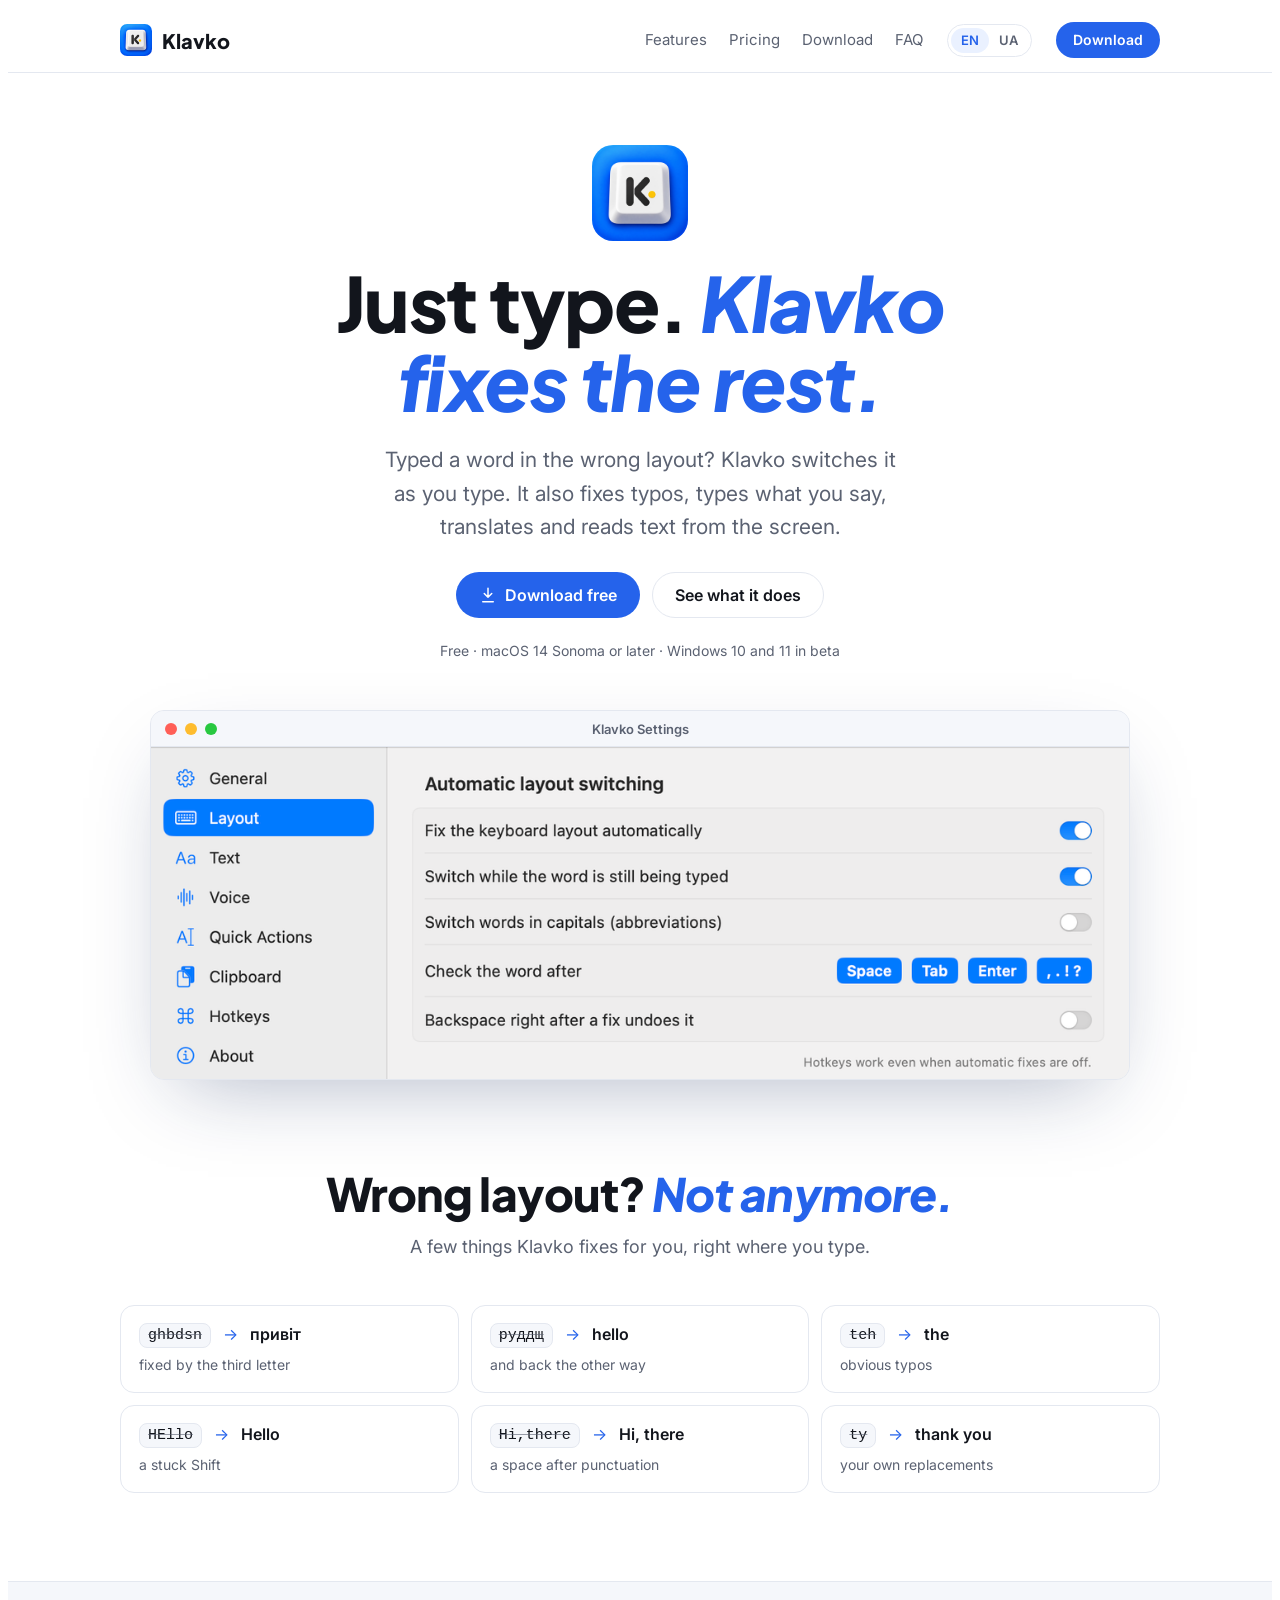
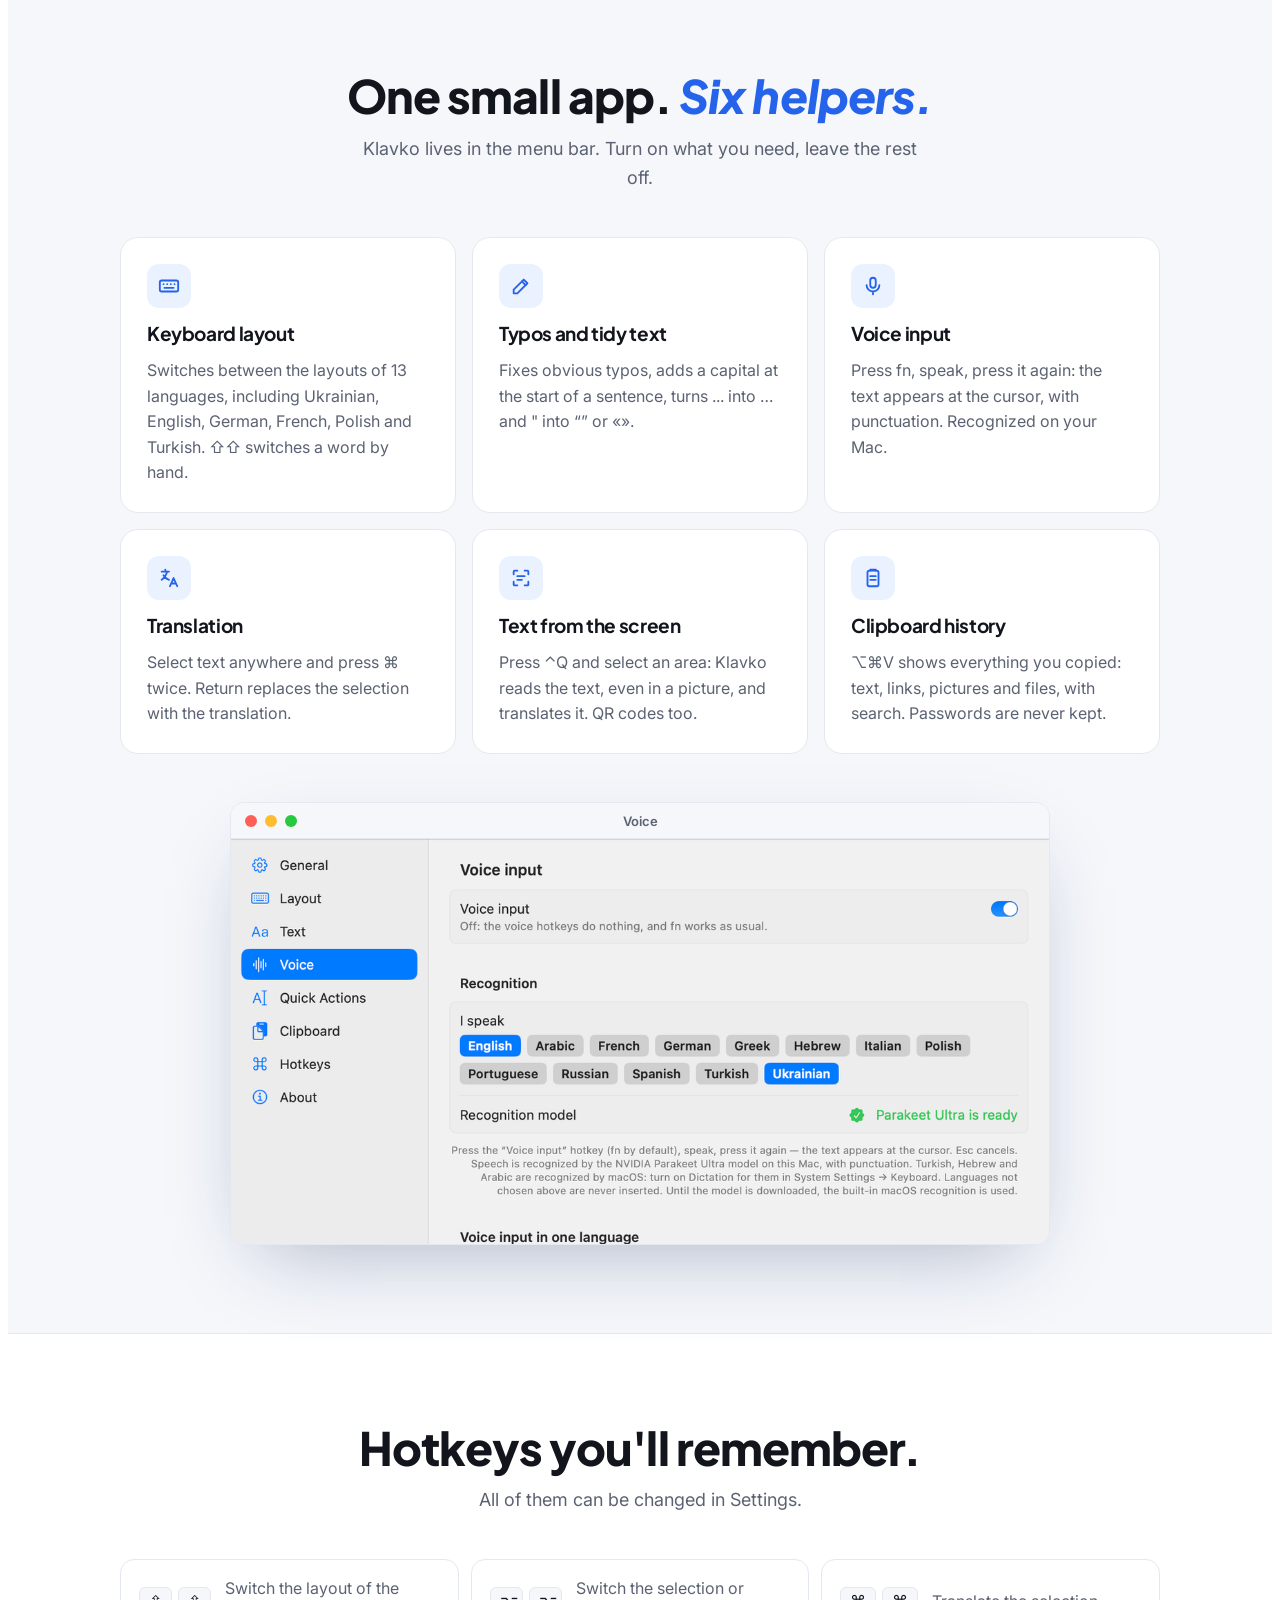
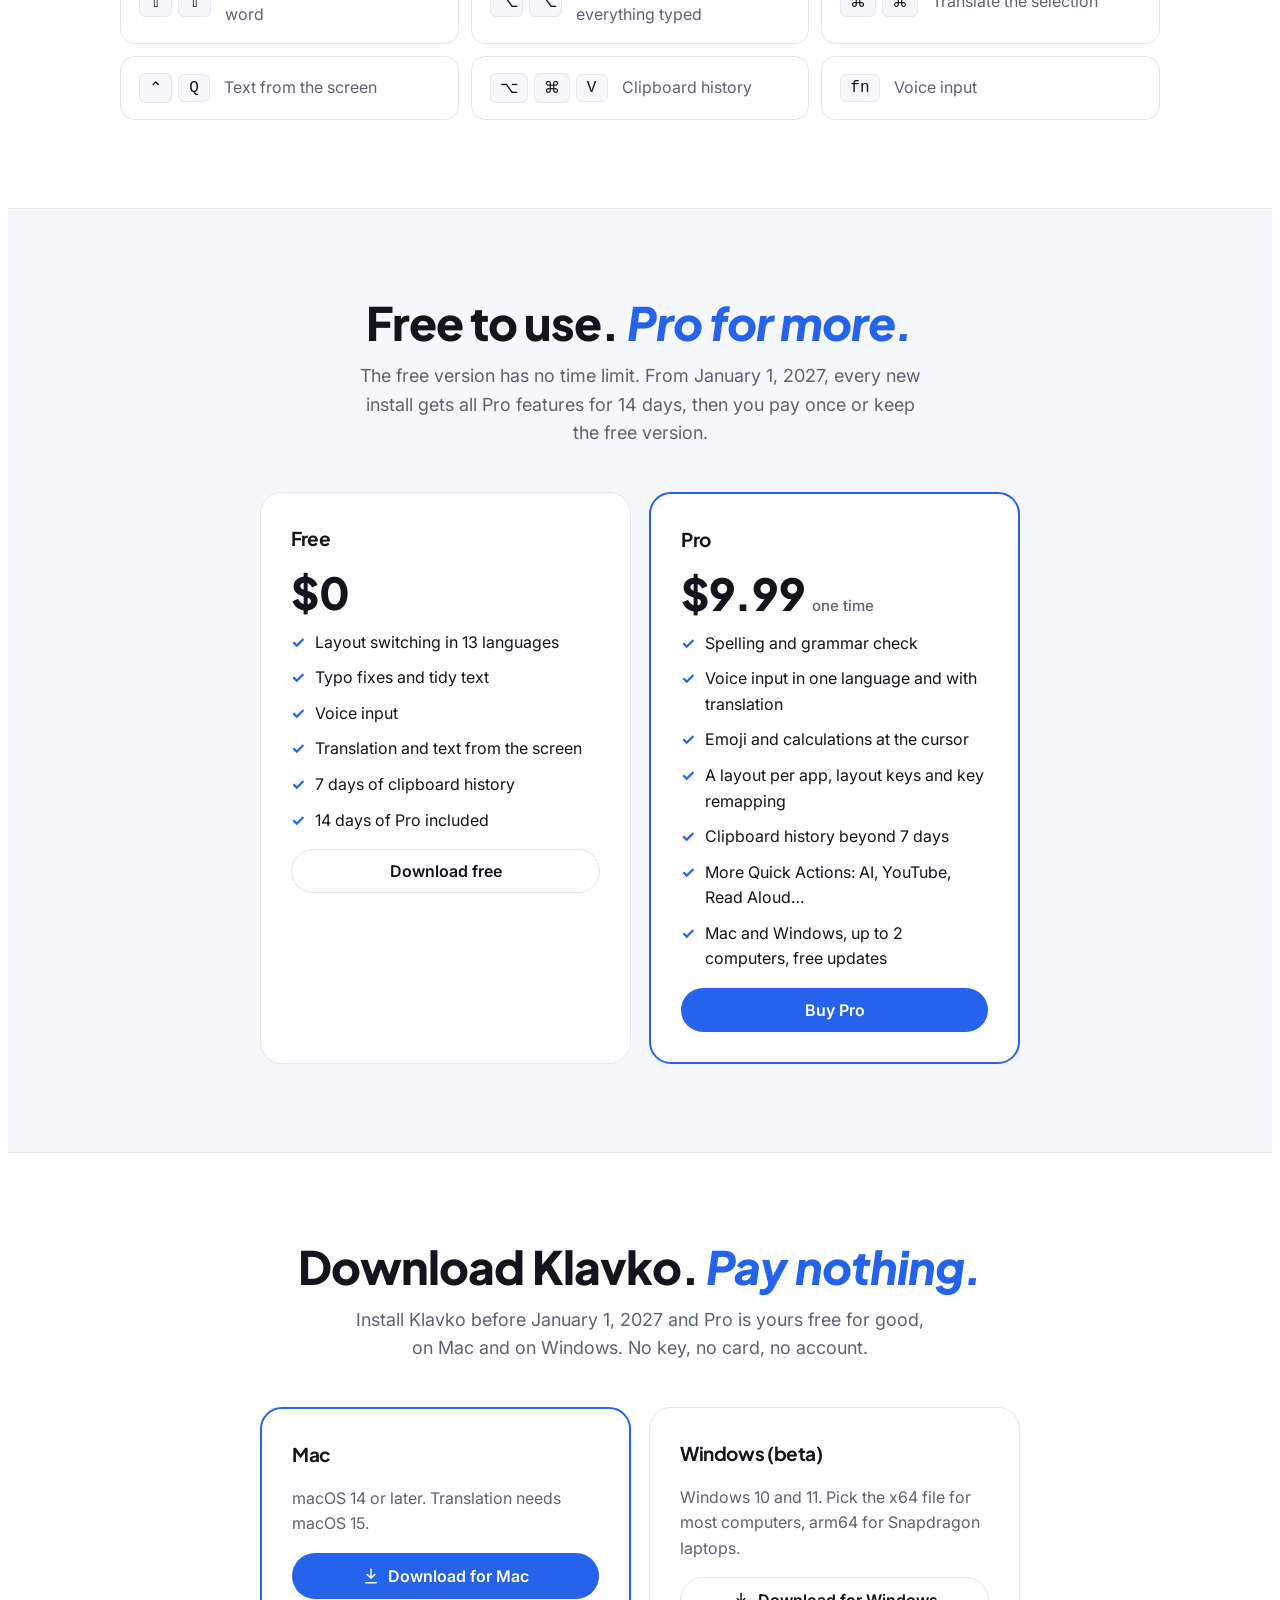
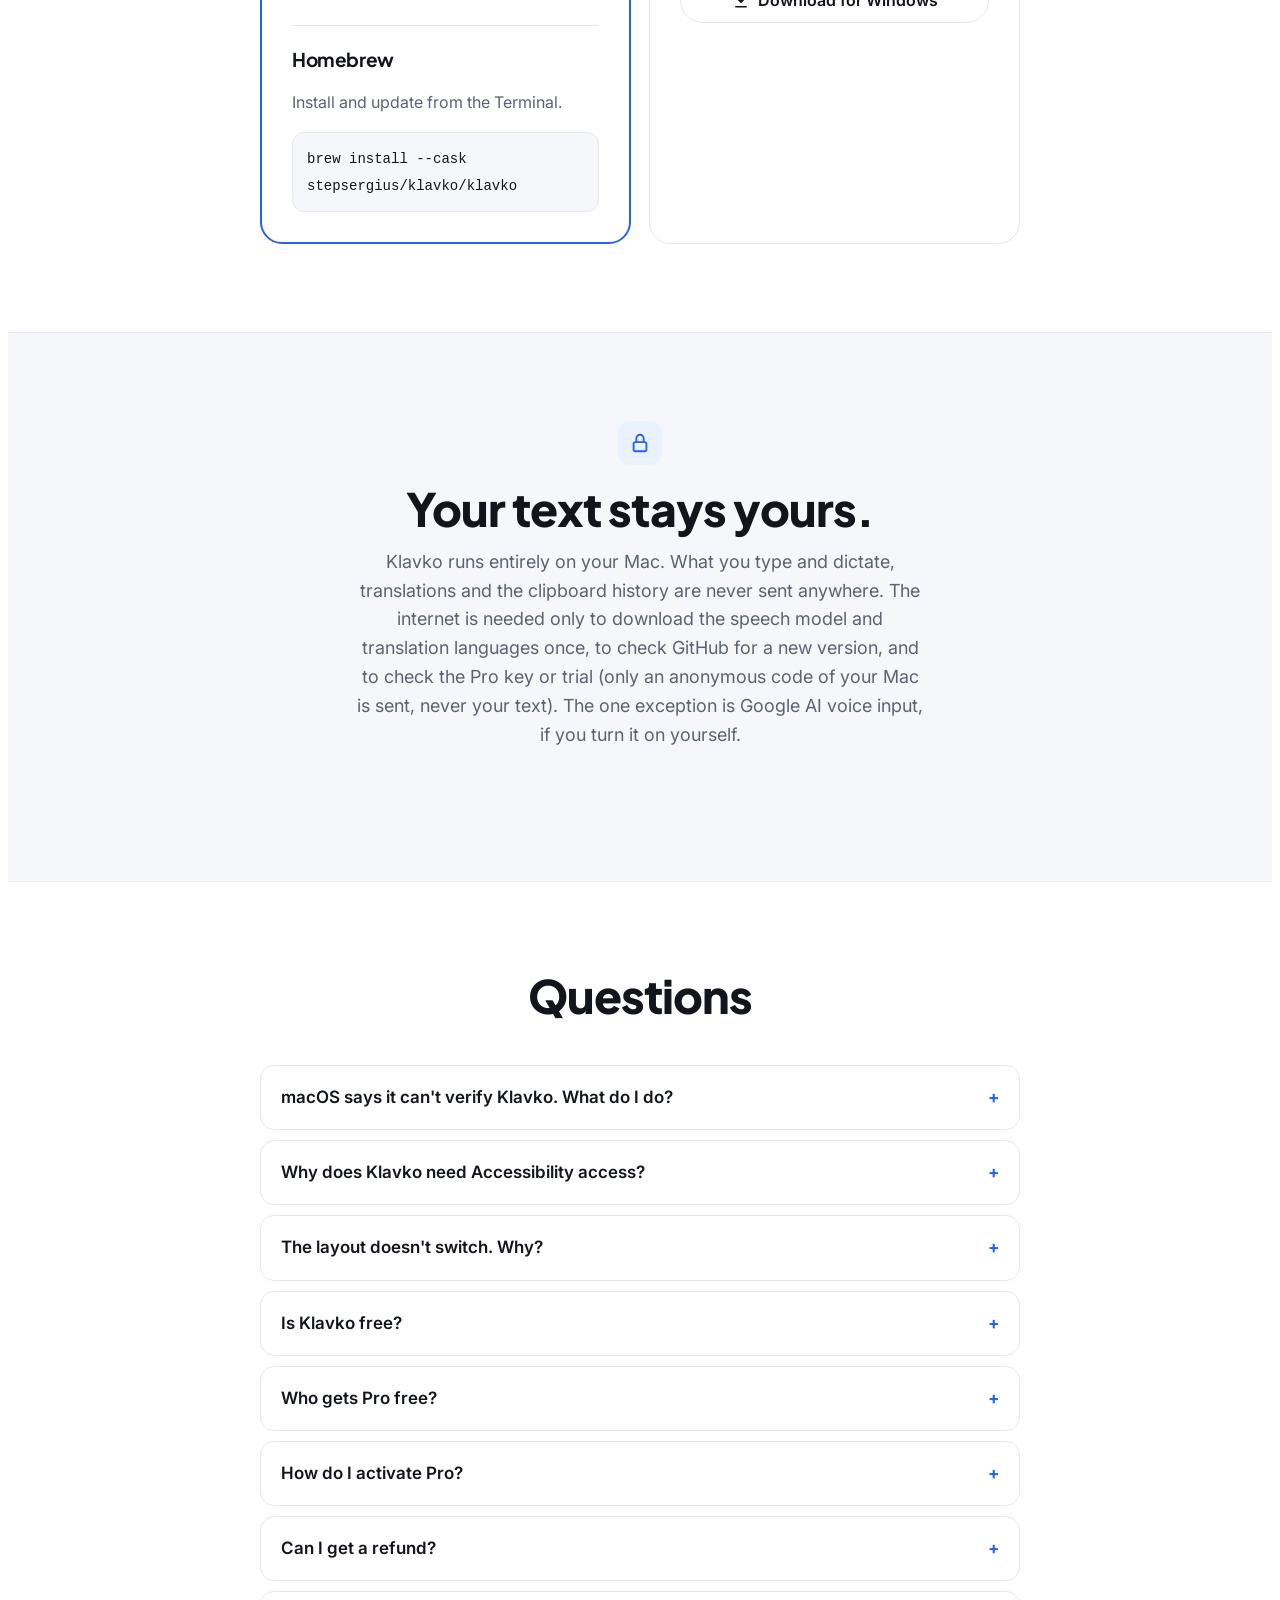
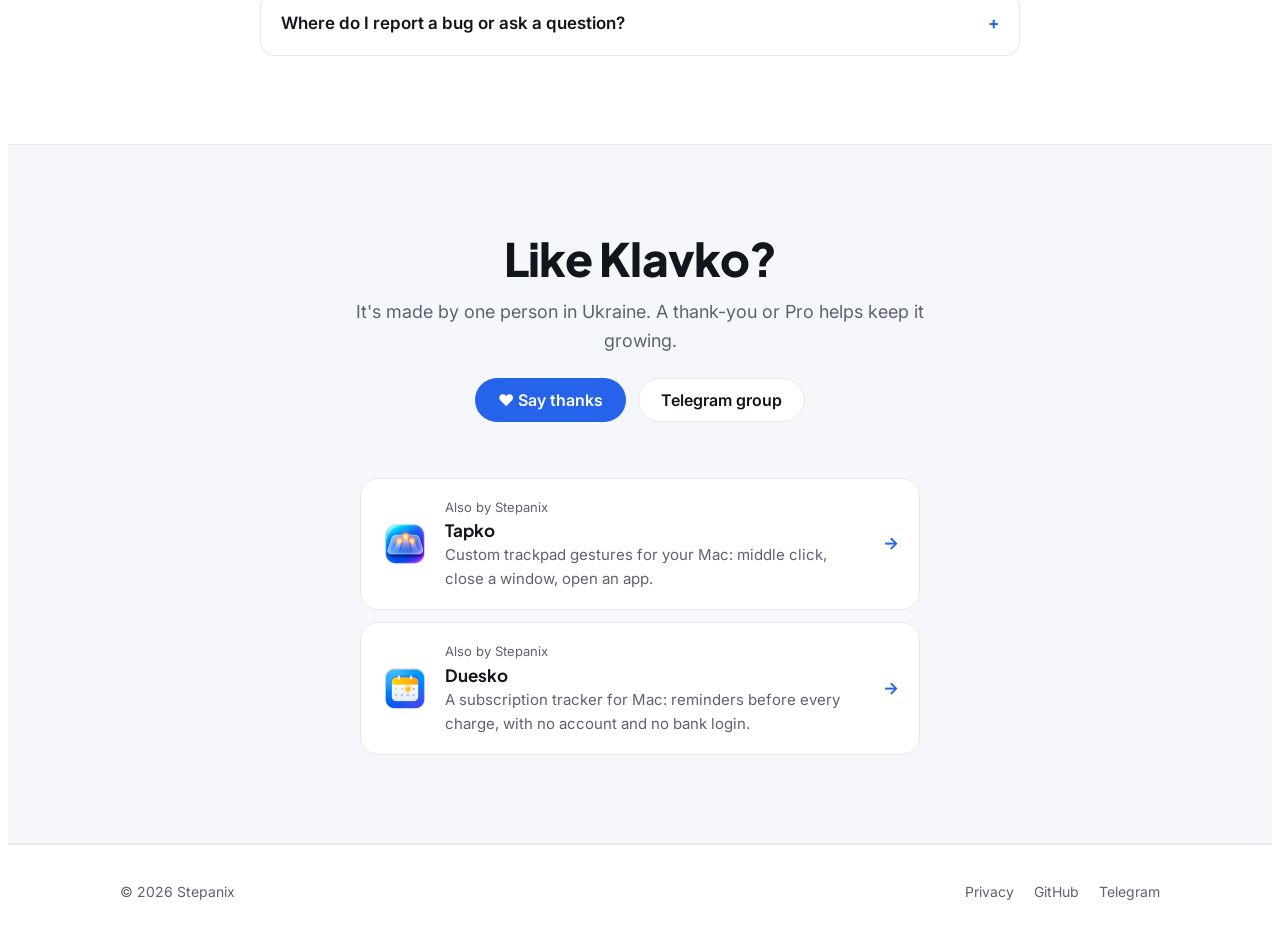
==== docs/index.html @ 1e3440fb "Site: download buttons count clicks through the license server Co-Authored-By: Claude Opus 5.5 <nore" ====
<!doctype html>
<html lang="en" data-alt="uk/">
<head>
<meta charset="utf-8">
<meta name="viewport" content="width=device-width, initial-scale=1, viewport-fit=cover">
<title>Klavko · Free typing assistant for Mac</title>
<meta name="description" content="Klavko switches the keyboard layout when you type in the wrong one, fixes typos, and adds voice input, translation, text from the screen and a clipboard history. Free to start, Pro if you want more, and everything stays on your Mac.">
<link rel="canonical" href="https://klavko.stepanix.com/">
<link rel="alternate" hreflang="en" href="https://klavko.stepanix.com/">
<link rel="alternate" hreflang="uk" href="https://klavko.stepanix.com/uk/">
<link rel="alternate" hreflang="x-default" href="https://klavko.stepanix.com/">
<meta property="og:title" content="Klavko · Free typing assistant for Mac">
<meta property="og:description" content="Klavko switches the keyboard layout when you type in the wrong one, fixes typos, and adds voice input, translation, text from the screen and a clipboard history. Free to start, Pro if you want more, and everything stays on your Mac.">
<meta property="og:image" content="https://klavko.stepanix.com/assets/og-en.jpg">
<meta property="og:image:width" content="1200">
<meta property="og:image:height" content="630">
<meta property="og:type" content="website">
<meta property="og:url" content="https://klavko.stepanix.com/">
<meta property="og:site_name" content="Klavko">
<meta property="og:locale" content="en_US">
<meta name="twitter:card" content="summary_large_image">
<meta name="twitter:image" content="https://klavko.stepanix.com/assets/og-en.jpg">
<script type="application/ld+json">{"@context": "https://schema.org", "@type": "SoftwareApplication", "name": "Klavko", "description": "Klavko switches the keyboard layout when you type in the wrong one, fixes typos, and adds voice input, translation, text from the screen and a clipboard history. Free to start, Pro if you want more, and everything stays on your Mac.", "url": "https://klavko.stepanix.com/", "inLanguage": "en", "applicationCategory": "UtilitiesApplication", "operatingSystem": "macOS 14 or later, Windows 10 and 11 (beta)", "image": "https://klavko.stepanix.com/assets/og-en.jpg", "screenshot": "https://klavko.stepanix.com/assets/layout-light-en.png", "downloadUrl": "https://github.com/stepsergius/Klavko/releases/latest", "offers": [{"@type": "Offer", "name": "Klavko", "price": "0", "priceCurrency": "USD"}, {"@type": "Offer", "name": "Klavko Pro", "price": "9.99", "priceCurrency": "USD", "url": "https://klavko.stepanix.com/#pricing"}], "author": {"@type": "Organization", "name": "Stepanix", "url": "https://stepanix.com/"}}</script>
<script type="application/ld+json">{"@context": "https://schema.org", "@type": "FAQPage", "inLanguage": "en", "mainEntity": [{"@type": "Question", "name": "macOS says it can't verify Klavko. What do I do?", "acceptedAnswer": {"@type": "Answer", "text": "Klavko isn't distributed through the App Store. The first time you open it, macOS may block it: open System Settings → Privacy & Security, scroll down and click Open Anyway. You do this only once; updates install with one click."}}, {"@type": "Question", "name": "Why does Klavko need Accessibility access?", "acceptedAnswer": {"@type": "Answer", "text": "To see which keys you press and to replace a word typed in the wrong layout, macOS requires the Accessibility permission. Klavko keeps only the text since the last click or Return in memory, and never saves or sends it."}}, {"@type": "Question", "name": "The layout doesn't switch. Why?", "acceptedAnswer": {"@type": "Answer", "text": "You need at least two keyboard layouts of the supported languages. Standard macOS layouts work best (System Settings → Keyboard → Input Sources). Chinese, Japanese and Korean use input methods and aren't supported."}}, {"@type": "Question", "name": "Is Klavko free?", "acceptedAnswer": {"@type": "Answer", "text": "Yes. Layout switching, typo fixes, voice input, translation, text from the screen and a week of clipboard history are free for good. Klavko Pro adds more for a one-time $9.99."}}, {"@type": "Question", "name": "Who gets Pro free?", "acceptedAnswer": {"@type": "Answer", "text": "Everyone who installs Klavko on Mac or Windows before January 1, 2027 gets Pro free for good, with no key. If you already use Klavko, you keep Pro even if you update later. From January 1, 2027, new users get all Pro features for 14 days."}}, {"@type": "Question", "name": "How do I activate Pro?", "acceptedAnswer": {"@type": "Answer", "text": "After you buy, you get a license key on the order page and by email. Paste it in Klavko → Settings → Klavko Pro and click Activate. The key works on up to 2 computers."}}, {"@type": "Question", "name": "Can I get a refund?", "acceptedAnswer": {"@type": "Answer", "text": "Yes. If Klavko Pro doesn't work for you, write to stepsergius@gmail.com within 14 days of purchase and you'll get your money back."}}, {"@type": "Question", "name": "Where do I report a bug or ask a question?", "acceptedAnswer": {"@type": "Answer", "text": "In the Telegram group t.me/klavko. The Windows version is a beta, so reports there help a lot."}}]}</script>
<link rel="icon" href="assets/icon.png">
<link rel="preconnect" href="https://fonts.googleapis.com">
<link rel="stylesheet" href="https://fonts.googleapis.com/css2?family=Plus+Jakarta+Sans:ital,wght@0,500;0,700;0,800;1,800&family=Inter:wght@400;500;600&display=swap">
<style>
/* Layout: one calm centered column, hero with the real settings window, then examples, features, downloads and FAQ. */
:root {
  --bg: #ffffff;
  --bg-soft: #f5f7fb;
  --fg: #12151c;
  --muted: #5b6272;
  --line: #e4e8f0;
  --card: #ffffff;
  --accent: #2563eb;
  --accent-ink: #ffffff;
  --accent-soft: #eaf1ff;
  --display: "Plus Jakarta Sans", "Inter", system-ui, -apple-system, sans-serif;
  --body: "Inter", system-ui, -apple-system, sans-serif;
  --mono: ui-monospace, "SF Mono", Menlo, monospace;
  --radius: 18px;
}
@media (prefers-color-scheme: dark) {
  :root:not([data-theme="light"]) {
    --bg: #0f1116; --bg-soft: #161a22; --fg: #eef1f7; --muted: #9aa3b5; --line: #262c38; --card: #161a22;
    --accent: #5b8cff; --accent-ink: #0b1020; --accent-soft: #1b2540; color-scheme: dark;
  }
}
:root[data-theme="dark"] {
  --bg: #0f1116; --bg-soft: #161a22; --fg: #eef1f7; --muted: #9aa3b5; --line: #262c38; --card: #161a22;
  --accent: #5b8cff; --accent-ink: #0b1020; --accent-soft: #1b2540; color-scheme: dark;
}
* { box-sizing: border-box; }
html { scroll-behavior: smooth; }
@media (prefers-reduced-motion: reduce) { html { scroll-behavior: auto; } }
body { background: var(--bg); color: var(--fg); font: 400 17px/1.6 var(--body); -webkit-font-smoothing: antialiased; }
a { color: inherit; }
.wrap { max-width: 1080px; margin: 0 auto; padding-left: max(20px, env(safe-area-inset-left, 0px)); padding-right: max(20px, env(safe-area-inset-right, 0px)); }
h1, h2, h3 { font-family: var(--display); text-wrap: balance; margin: 0; letter-spacing: -0.02em; }
h1 { font-size: clamp(42px, 7vw, 76px); font-weight: 800; line-height: 1.04; }
h2 { font-size: clamp(30px, 4.4vw, 46px); font-weight: 800; line-height: 1.1; }
h3 { font-size: 19px; font-weight: 700; }
em.hl { font-style: italic; color: var(--accent); }
p { margin: 0; }
.lead { font-size: clamp(18px, 2vw, 21px); color: var(--muted); max-width: 40ch; margin-inline: auto; }
.btn { display: inline-flex; align-items: center; gap: 8px; padding: 13px 22px; border-radius: 999px; font: 600 16px/1 var(--body); text-decoration: none; border: 1px solid var(--line); background: var(--card); color: var(--fg); transition: transform .15s ease; }
.btn:hover { transform: translateY(-1px); }
.btn:focus-visible { outline: 3px solid var(--accent); outline-offset: 3px; }
.btn.primary { background: var(--accent); color: var(--accent-ink); border-color: transparent; }
.btn svg { width: 18px; height: 18px; }

/* Nav */
header.nav { position: sticky; top: env(safe-area-inset-top, 0px); z-index: 5; background: color-mix(in srgb, var(--bg) 88%, transparent); backdrop-filter: saturate(1.4) blur(12px); border-bottom: 1px solid var(--line); }
body::before { content: ""; position: fixed; inset: 0 0 auto; height: env(safe-area-inset-top, 0px); z-index: 10; background: var(--bg); }
.nav .wrap { display: flex; align-items: center; gap: 24px; height: 64px; }
.brand { display: flex; align-items: center; gap: 10px; font: 800 20px var(--display); text-decoration: none; }
.brand img { width: 32px; height: 32px; }
.nav nav { display: flex; gap: 22px; margin-left: auto; font-size: 15px; color: var(--muted); }
.nav nav a { text-decoration: none; }
.nav nav a:hover { color: var(--fg); }
.nav .btn { padding: 10px 16px; font-size: 14px; }
@media (max-width: 640px) { .nav nav { display: none; } .nav .btn { margin-left: auto; } }

/* Hero */
.hero { text-align: center; padding-block: 72px 40px; display: grid; gap: 22px; justify-items: center; }
.hero .icon { width: 96px; height: 96px; }
.hero .ctas { display: flex; gap: 12px; flex-wrap: wrap; justify-content: center; margin-top: 6px; }
.hero small { color: var(--muted); font-size: 14px; }

/* Mac window frame around the screenshot */
.window { max-width: 980px; margin: 8px auto 0; border-radius: 14px; overflow: hidden; border: 1px solid var(--line); background: var(--bg-soft); box-shadow: 0 30px 80px -30px rgb(20 40 90 / 0.35); }
.window .bar { height: 36px; display: flex; align-items: center; gap: 8px; padding-inline: 14px; border-bottom: 1px solid var(--line); background: var(--bg-soft); }
.window .bar i { width: 12px; height: 12px; border-radius: 50%; display: block; }
.window .bar i:nth-child(1) { background: #ff5f57; } .window .bar i:nth-child(2) { background: #febc2e; } .window .bar i:nth-child(3) { background: #28c840; }
.window .bar span { margin-inline: auto; font: 600 13px var(--body); color: var(--muted); padding-right: 60px; }
.window picture, .window img { display: block; width: 100%; height: auto; }

section { padding-block: 88px; }
.center { text-align: center; display: grid; gap: 14px; justify-items: center; margin-bottom: 44px; }
.center p { color: var(--muted); max-width: 52ch; font-size: 18px; }

/* Gesture → action examples */
.pairs { display: grid; grid-template-columns: repeat(auto-fit, minmax(min(100%, 300px), 1fr)); gap: 12px; }
.pair { display: flex; align-items: center; gap: 12px; padding: 16px 18px; border: 1px solid var(--line); border-radius: 14px; background: var(--card); font-size: 16px; min-width: 0; }
.pair b { font-weight: 600; }
.pair .arrow { color: var(--accent); flex: none; }
.pair span:last-child { color: var(--muted); }

/* Features */
.soft { background: var(--bg-soft); border-block: 1px solid var(--line); }
.grid { display: grid; grid-template-columns: repeat(auto-fit, minmax(min(100%, 300px), 1fr)); gap: 16px; }
.card { background: var(--card); border: 1px solid var(--line); border-radius: var(--radius); padding: 26px; display: grid; gap: 10px; align-content: start; min-width: 0; }
.card p { color: var(--muted); font-size: 16px; }
.badge { width: 44px; height: 44px; border-radius: 12px; display: grid; place-items: center; background: var(--accent-soft); color: var(--accent); }
.badge svg { width: 22px; height: 22px; }
.num { font: 800 34px/1 var(--display); color: var(--accent); }

/* Steps */
.steps { display: grid; grid-template-columns: repeat(auto-fit, minmax(min(100%, 260px), 1fr)); gap: 16px; counter-reset: step; }
.step { padding: 24px; border-radius: var(--radius); border: 1px solid var(--line); display: grid; gap: 8px; }
.step::before { counter-increment: step; content: counter(step); width: 30px; height: 30px; border-radius: 50%; display: grid; place-items: center; background: var(--accent); color: var(--accent-ink); font: 700 14px var(--body); }
.step p { color: var(--muted); font-size: 16px; }

/* Pricing */
.plans { display: grid; grid-template-columns: repeat(auto-fit, minmax(min(100%, 320px), 1fr)); gap: 18px; max-width: 760px; margin-inline: auto; }
.plan { border: 1px solid var(--line); border-radius: 22px; padding: 30px; display: grid; gap: 16px; align-content: start; background: var(--card); }
.plan.pro { border: 2px solid var(--accent); }
.price { font: 800 44px/1 var(--display); }
.price small { font: 500 15px var(--body); color: var(--muted); margin-left: 6px; }
.plan ul { list-style: none; padding: 0; margin: 0; display: grid; gap: 10px; }
.plan li { display: flex; gap: 10px; font-size: 16px; }
.plan li::before { content: "✓"; color: var(--accent); font-weight: 700; }
.plan .btn { justify-content: center; }

/* FAQ */
.faq { max-width: 760px; margin-inline: auto; display: grid; gap: 10px; }
details { border: 1px solid var(--line); border-radius: 14px; padding: 18px 20px; background: var(--card); }
summary { cursor: pointer; font-weight: 600; list-style: none; display: flex; justify-content: space-between; gap: 16px; }
summary::after { content: "+"; color: var(--accent); font-weight: 700; }
details[open] summary::after { content: "–"; }
details p { color: var(--muted); margin-top: 10px; font-size: 16px; }
kbd { font: 500 14px var(--mono); padding: 1px 6px; border: 1px solid var(--line); border-radius: 6px; background: var(--bg-soft); }

footer { border-top: 1px solid var(--line); padding-block: 36px; color: var(--muted); font-size: 14px; }
footer .wrap { display: flex; flex-wrap: wrap; gap: 12px 24px; align-items: center; }
footer .links { display: flex; gap: 20px; margin-left: auto; flex-wrap: wrap; }
footer a { text-decoration: none; } footer a:hover { color: var(--fg); }
/* Language switcher (EN / UA) */
.lang { display: flex; flex: none; padding: 3px; border: 1px solid var(--line); border-radius: 999px; font: 600 13px/1 var(--body); }
.lang a { padding: 6px 10px; border-radius: 999px; text-decoration: none; color: var(--muted); }
.lang a:hover { color: var(--fg); }
.lang a[aria-current] { background: var(--accent-soft); color: var(--accent); }
.lang a:focus-visible { outline: 3px solid var(--accent); outline-offset: 2px; }
@media (max-width: 640px) { .nav .wrap { gap: 14px; } .nav .lang { margin-left: auto; } .nav .btn { margin-left: 0; } }
@media (max-width: 480px) { .nav .btn { display: none; } }

/* Before → after examples */
.pair code { font: 500 15px var(--mono); padding: 3px 8px; border-radius: 8px; background: var(--bg-soft); border: 1px solid var(--line); text-decoration: line-through; text-decoration-color: color-mix(in srgb, var(--muted) 60%, transparent); }
.pair { flex-wrap: wrap; row-gap: 6px; }
.pair span:last-child { flex-basis: 100%; font-size: 14px; }

/* Hotkeys */
.keys { display: grid; grid-template-columns: repeat(auto-fit, minmax(min(100%, 300px), 1fr)); gap: 12px; }
.key { display: flex; align-items: center; gap: 6px; padding: 16px 18px; border: 1px solid var(--line); border-radius: 14px; background: var(--card); min-width: 0; }
.key kbd { font-size: 16px; padding: 4px 9px; min-width: 32px; text-align: center; }
.key span { margin-left: 8px; color: var(--muted); font-size: 16px; }

/* Downloads */
.plan p { color: var(--muted); font-size: 16px; }
.plan h3.sub { margin-top: 10px; padding-top: 18px; border-top: 1px solid var(--line); }
pre { margin: 0; padding: 12px 14px; border-radius: 12px; background: var(--bg-soft); border: 1px solid var(--line); overflow-x: auto; }
pre code { font: 500 14px var(--mono); white-space: pre-wrap; overflow-wrap: anywhere; }
.center .badge { margin-bottom: 4px; }
.center .ctas { display: flex; gap: 12px; flex-wrap: wrap; justify-content: center; margin-top: 8px; }

/* Also by Stepanix */
.also { display: flex; align-items: center; gap: 16px; max-width: 560px; margin: 56px auto 0; padding: 18px 20px; border: 1px solid var(--line); border-radius: var(--radius); text-decoration: none; background: var(--card); }
.also:hover { border-color: var(--accent); }
.also + .also { margin-top: 12px; }
.also img { width: 48px; height: 48px; flex: none; }
.also > span:nth-child(2) { display: grid; gap: 2px; min-width: 0; }
.also small { color: var(--muted); font-size: 13px; }
.also b { font: 700 17px var(--display); }
.also span span { color: var(--muted); font-size: 15px; }
.also .arrow { margin-left: auto; color: var(--accent); font-weight: 700; }

/* The icon file is a full square tile */
.hero .icon, .brand img { border-radius: 22%; }

/* Document pages (thank-you): one readable column. */
.doc { max-width: 720px; padding-block: 56px 80px; }
.doc h1 { font-size: clamp(34px, 5vw, 48px); }
.doc .updated { color: var(--muted); font-size: 15px; margin-top: 10px; }
.doc h2 { font-size: 22px; margin-top: 40px; }
.doc p, .doc li { color: var(--muted); font-size: 17px; }
.doc p { margin-top: 12px; }
.doc ol { margin: 12px 0 0; padding-left: 22px; display: grid; gap: 6px; }
.doc strong { color: var(--fg); font-weight: 600; }
.doc a { color: var(--accent); }
.note { text-align: center; color: var(--muted); font-size: 15px; max-width: 60ch; margin: 22px auto 0; }
</style>
<script>
/* Remembers the chosen language and opens that version on later visits. English is the default. */
(function () {
  try {
    var root = document.documentElement, saved = localStorage.getItem("klavko-lang");
    if (saved && saved !== root.lang && root.dataset.alt) location.replace(root.dataset.alt + location.search + location.hash);
    document.addEventListener("click", function (e) {
      var link = e.target.closest && e.target.closest("[data-set-lang]");
      if (link) localStorage.setItem("klavko-lang", link.getAttribute("data-set-lang"));
    });
  } catch (e) {}
})();
</script>
</head>
<body>

<header class="nav">
  <div class="wrap">
    <a class="brand" href="#top"><img src="assets/icon.png" alt="">Klavko</a>
    <nav aria-label="Sections">
      <a href="#features">Features</a>
      <a href="#pricing">Pricing</a>
      <a href="#download">Download</a>
      <a href="#faq">FAQ</a>
    </nav>
    <div class="lang" role="group" aria-label="Language">
      <a href="./" aria-current="true" lang="en" data-set-lang="en">EN</a>
      <a href="uk/" hreflang="uk" lang="uk" data-set-lang="uk" title="Українська">UA</a>
    </div>
    <a class="btn primary" href="#download">Download</a>
  </div>
</header>

<main id="top">
  <div class="wrap hero">
    <img class="icon" src="assets/icon.png" alt="Klavko app icon" width="96" height="96">
    <h1>Just type. <em class="hl">Klavko fixes the rest.</em></h1>
    <p class="lead">Typed a word in the wrong layout? Klavko switches it as you type. It also fixes typos, types what you say, translates and reads text from the screen.</p>
    <div class="ctas">
      <a class="btn primary" href="#download"><svg viewBox="0 0 24 24" fill="none" stroke="currentColor" stroke-width="2" stroke-linecap="round" stroke-linejoin="round" aria-hidden="true"><path d="M12 3v12m0 0l-5-5m5 5l5-5M5 21h14"/></svg>Download free</a>
      <a class="btn" href="#features">See what it does</a>
    </div>
    <small>Free · macOS 14 Sonoma or later · Windows 10 and 11 in beta</small>
  </div>

  <div class="wrap">
    <div class="window" role="img" aria-label="Klavko settings: automatic layout switching">
      <div class="bar"><i></i><i></i><i></i><span>Klavko Settings</span></div>
      <picture>
        <source media="(prefers-color-scheme: dark)" srcset="assets/layout-dark-en.png">
        <img src="assets/layout-light-en.png" alt="Klavko settings: automatic layout switching" width="1185" height="402">
      </picture>
    </div>
  </div>

  <section>
    <div class="wrap">
      <div class="center">
        <h2>Wrong layout? <em class="hl">Not anymore.</em></h2>
        <p>A few things Klavko fixes for you, right where you type.</p>
      </div>
      <div class="pairs">
        <div class="pair"><code>ghbdsn</code><span class="arrow">→</span><b>привіт</b><span>fixed by the third letter</span></div>
        <div class="pair"><code>руддщ</code><span class="arrow">→</span><b>hello</b><span>and back the other way</span></div>
        <div class="pair"><code>teh</code><span class="arrow">→</span><b>the</b><span>obvious typos</span></div>
        <div class="pair"><code>HEllo</code><span class="arrow">→</span><b>Hello</b><span>a stuck Shift</span></div>
        <div class="pair"><code>Hi,there</code><span class="arrow">→</span><b>Hi, there</b><span>a space after punctuation</span></div>
        <div class="pair"><code>ty</code><span class="arrow">→</span><b>thank you</b><span>your own replacements</span></div>
      </div>
    </div>
  </section>

  <section class="soft" id="features">
    <div class="wrap">
      <div class="center">
        <h2>One small app. <em class="hl">Six helpers.</em></h2>
        <p>Klavko lives in the menu bar. Turn on what you need, leave the rest off.</p>
      </div>
      <div class="grid">
        <div class="card"><span class="badge"><svg viewBox="0 0 24 24" fill="none" stroke="currentColor" stroke-width="2" stroke-linecap="round" stroke-linejoin="round" aria-hidden="true"><rect x="2" y="6" width="20" height="12" rx="2"/><path d="M6 10h.01M10 10h.01M14 10h.01M18 10h.01M7 14h10"/></svg></span><h3>Keyboard layout</h3><p>Switches between the layouts of 13 languages, including Ukrainian, English, German, French, Polish and Turkish. ⇧⇧ switches a word by hand.</p></div>
        <div class="card"><span class="badge"><svg viewBox="0 0 24 24" fill="none" stroke="currentColor" stroke-width="2" stroke-linecap="round" stroke-linejoin="round" aria-hidden="true"><path d="M4 20h4L19 9l-4-4L4 16z"/><path d="M13 7l4 4"/></svg></span><h3>Typos and tidy text</h3><p>Fixes obvious typos, adds a capital at the start of a sentence, turns ... into … and &quot; into “” or «».</p></div>
        <div class="card"><span class="badge"><svg viewBox="0 0 24 24" fill="none" stroke="currentColor" stroke-width="2" stroke-linecap="round" stroke-linejoin="round" aria-hidden="true"><rect x="9" y="3" width="6" height="11" rx="3"/><path d="M5 11a7 7 0 0 0 14 0M12 18v3"/></svg></span><h3>Voice input</h3><p>Press fn, speak, press it again: the text appears at the cursor, with punctuation. Recognized on your Mac.</p></div>
        <div class="card"><span class="badge"><svg viewBox="0 0 24 24" fill="none" stroke="currentColor" stroke-width="2" stroke-linecap="round" stroke-linejoin="round" aria-hidden="true"><path d="M4 5h8M8 3v2m2 0c-1 4-3 7-6 9m2-5c1 2 3 4 6 5"/><path d="M13 21l4-9 4 9m-6.5-3h5"/></svg></span><h3>Translation</h3><p>Select text anywhere and press ⌘ twice. Return replaces the selection with the translation.</p></div>
        <div class="card"><span class="badge"><svg viewBox="0 0 24 24" fill="none" stroke="currentColor" stroke-width="2" stroke-linecap="round" stroke-linejoin="round" aria-hidden="true"><path d="M4 8V5a1 1 0 0 1 1-1h3M16 4h3a1 1 0 0 1 1 1v3M20 16v3a1 1 0 0 1-1 1h-3M8 20H5a1 1 0 0 1-1-1v-3"/><path d="M8 10h8M8 14h5"/></svg></span><h3>Text from the screen</h3><p>Press ⌃Q and select an area: Klavko reads the text, even in a picture, and translates it. QR codes too.</p></div>
        <div class="card"><span class="badge"><svg viewBox="0 0 24 24" fill="none" stroke="currentColor" stroke-width="2" stroke-linecap="round" stroke-linejoin="round" aria-hidden="true"><rect x="6" y="4" width="12" height="17" rx="2"/><path d="M9 4V3h6v1M9 10h6M9 14h6"/></svg></span><h3>Clipboard history</h3><p>⌥⌘V shows everything you copied: text, links, pictures and files, with search. Passwords are never kept.</p></div>
      </div>
      <div class="window" style="max-width: 820px; margin-top: 48px;" role="img" aria-label="Klavko voice input settings with the spoken languages">
      <div class="bar"><i></i><i></i><i></i><span>Voice</span></div>
      <picture>
        <source media="(prefers-color-scheme: dark)" srcset="assets/voice-dark-en.png">
        <img src="assets/voice-light-en.png" alt="Klavko voice input settings with the spoken languages" width="1185" height="586">
      </picture>
    </div>
    </div>
  </section>

  <section>
    <div class="wrap">
      <div class="center">
        <h2>Hotkeys you'll remember.</h2>
        <p>All of them can be changed in Settings.</p>
      </div>
      <div class="keys">
        <div class="key"><kbd>⇧</kbd><kbd>⇧</kbd><span>Switch the layout of the word</span></div>
        <div class="key"><kbd>⌥</kbd><kbd>⌥</kbd><span>Switch the selection or everything typed</span></div>
        <div class="key"><kbd>⌘</kbd><kbd>⌘</kbd><span>Translate the selection</span></div>
        <div class="key"><kbd>⌃</kbd><kbd>Q</kbd><span>Text from the screen</span></div>
        <div class="key"><kbd>⌥</kbd><kbd>⌘</kbd><kbd>V</kbd><span>Clipboard history</span></div>
        <div class="key"><kbd>fn</kbd><span>Voice input</span></div>
      </div>
    </div>
  </section>

  <section class="soft" id="pricing">
    <div class="wrap">
      <div class="center">
        <h2>Free to use. <em class="hl">Pro for more.</em></h2>
        <p>The free version has no time limit. From January 1, 2027, every new install gets all Pro features for 14 days, then you pay once or keep the free version.</p>
      </div>
      <div class="plans">
        <div class="plan">
          <h3>Free</h3>
          <div class="price">$0</div>
          <ul>
            <li>Layout switching in 13 languages</li>
            <li>Typo fixes and tidy text</li>
            <li>Voice input</li>
            <li>Translation and text from the screen</li>
            <li>7 days of clipboard history</li>
            <li>14 days of Pro included</li>
          </ul>
          <a class="btn" href="#download">Download free</a>
        </div>
        <div class="plan pro">
          <h3>Pro</h3>
          <div class="price">$9.99<small>one time</small></div>
          <ul>
            <li>Spelling and grammar check</li>
            <li>Voice input in one language and with translation</li>
            <li>Emoji and calculations at the cursor</li>
            <li>A layout per app, layout keys and key remapping</li>
            <li>Clipboard history beyond 7 days</li>
            <li>More Quick Actions: AI, YouTube, Read Aloud…</li>
            <li>Mac and Windows, up to 2 computers, free updates</li>
          </ul>
          <a class="btn primary" href="https://www.creem.io/product/prod_1bPuvj0cdggWYXUZ277SP9">Buy Pro</a>
        </div>
      </div>
    </div>
  </section>

  <section id="download">
    <div class="wrap">
      <div class="center">
        <h2>Download Klavko. <em class="hl">Pay nothing.</em></h2>
        <p>Install Klavko before January 1, 2027 and Pro is yours free for good, on Mac and on Windows. No key, no card, no account.</p>
      </div>
      <div class="plans">
        <div class="plan pro">
          <h3>Mac</h3>
          <p>macOS 14 or later. Translation needs macOS 15.</p>
          <a class="btn primary" href="https://stepanix-license.stepsergius.workers.dev/dl/klavko/mac?from=en" rel="nofollow"><svg viewBox="0 0 24 24" fill="none" stroke="currentColor" stroke-width="2" stroke-linecap="round" stroke-linejoin="round" aria-hidden="true"><path d="M12 3v12m0 0l-5-5m5 5l5-5M5 21h14"/></svg>Download for Mac</a>
          <h3 class="sub">Homebrew</h3>
          <p>Install and update from the Terminal.</p>
          <pre><code>brew install --cask stepsergius/klavko/klavko</code></pre>
        </div>
        <div class="plan">
          <h3>Windows (beta)</h3>
          <p>Windows 10 and 11. Pick the x64 file for most computers, arm64 for Snapdragon laptops.</p>
          <a class="btn" href="https://stepanix-license.stepsergius.workers.dev/dl/klavko/windows?from=en" rel="nofollow"><svg viewBox="0 0 24 24" fill="none" stroke="currentColor" stroke-width="2" stroke-linecap="round" stroke-linejoin="round" aria-hidden="true"><path d="M12 3v12m0 0l-5-5m5 5l5-5M5 21h14"/></svg>Download for Windows</a>
        </div>
      </div>
    </div>
  </section>

  <section class="soft" id="privacy">
    <div class="wrap">
      <div class="center">
        <span class="badge"><svg viewBox="0 0 24 24" fill="none" stroke="currentColor" stroke-width="2" stroke-linecap="round" stroke-linejoin="round" aria-hidden="true"><rect x="5" y="11" width="14" height="10" rx="2"/><path d="M8 11V7a4 4 0 0 1 8 0v4"/></svg></span>
        <h2>Your text stays yours.</h2>
        <p>Klavko runs entirely on your Mac. What you type and dictate, translations and the clipboard history are never sent anywhere. The internet is needed only to download the speech model and translation languages once, to check GitHub for a new version, and to check the Pro key or trial (only an anonymous code of your Mac is sent, never your text). The one exception is Google AI voice input, if you turn it on yourself.</p>
      </div>
    </div>
  </section>

  <section id="faq">
    <div class="wrap">
      <div class="center"><h2>Questions</h2></div>
      <div class="faq">
        <details>
          <summary>macOS says it can't verify Klavko. What do I do?</summary>
          <p>Klavko isn't distributed through the App Store. The first time you open it, macOS may block it: open System Settings → Privacy &amp; Security, scroll down and click <b>Open Anyway</b>. You do this only once; updates install with one click.</p>
        </details>
        <details>
          <summary>Why does Klavko need Accessibility access?</summary>
          <p>To see which keys you press and to replace a word typed in the wrong layout, macOS requires the Accessibility permission. Klavko keeps only the text since the last click or Return in memory, and never saves or sends it.</p>
        </details>
        <details>
          <summary>The layout doesn't switch. Why?</summary>
          <p>You need at least two keyboard layouts of the supported languages. Standard macOS layouts work best (System Settings → Keyboard → Input Sources). Chinese, Japanese and Korean use input methods and aren't supported.</p>
        </details>
        <details>
          <summary>Is Klavko free?</summary>
          <p>Yes. Layout switching, typo fixes, voice input, translation, text from the screen and a week of clipboard history are free for good. Klavko Pro adds more for a one-time $9.99.</p>
        </details>
        <details>
          <summary>Who gets Pro free?</summary>
          <p>Everyone who installs Klavko on Mac or Windows before January 1, 2027 gets Pro free for good, with no key. If you already use Klavko, you keep Pro even if you update later. From January 1, 2027, new users get all Pro features for 14 days.</p>
        </details>
        <details>
          <summary>How do I activate Pro?</summary>
          <p>After you buy, you get a license key on the order page and by email. Paste it in Klavko → Settings → Klavko Pro and click <b>Activate</b>. The key works on up to 2 computers.</p>
        </details>
        <details>
          <summary>Can I get a refund?</summary>
          <p>Yes. If Klavko Pro doesn't work for you, write to <a href="mailto:stepsergius@gmail.com">stepsergius@gmail.com</a> within 14 days of purchase and you'll get your money back.</p>
        </details>
        <details>
          <summary>Where do I report a bug or ask a question?</summary>
          <p>In the Telegram group <a href="https://t.me/klavko">t.me/klavko</a>. The Windows version is a beta, so reports there help a lot.</p>
        </details>
      </div>
    </div>
  </section>

  <section class="soft">
    <div class="wrap">
      <div class="center">
        <h2>Like Klavko?</h2>
        <p>It's made by one person in Ukraine. A thank-you or Pro helps keep it growing.</p>
        <div class="ctas">
          <a class="btn primary" href="https://send.monobank.ua/jar/2CKJVz8jam">❤️ Say thanks</a>
          <a class="btn" href="https://t.me/klavko">Telegram group</a>
        </div>
      </div>
      <a class="also" href="https://tapko.stepanix.com/">
        <img src="assets/tapko.png" alt="" width="48" height="48">
        <span><small>Also by Stepanix</small><b>Tapko</b><span>Custom trackpad gestures for your Mac: middle click, close a window, open an app.</span></span>
        <span class="arrow" aria-hidden="true">→</span>
      </a>
      <a class="also" href="https://duesko.stepanix.com/">
        <img src="assets/duesko.png" alt="" width="48" height="48">
        <span><small>Also by Stepanix</small><b>Duesko</b><span>A subscription tracker for Mac: reminders before every charge, with no account and no bank login.</span></span>
        <span class="arrow" aria-hidden="true">→</span>
      </a>
    </div>
  </section>
</main>

<footer>
  <div class="wrap">
    <span>© 2026 Stepanix</span>
    <div class="links">
      <a href="#privacy">Privacy</a>
      <a href="https://github.com/stepsergius/Klavko">GitHub</a>
      <a href="https://t.me/klavko">Telegram</a>
    </div>
  </div>
</footer>
</body>
</html>
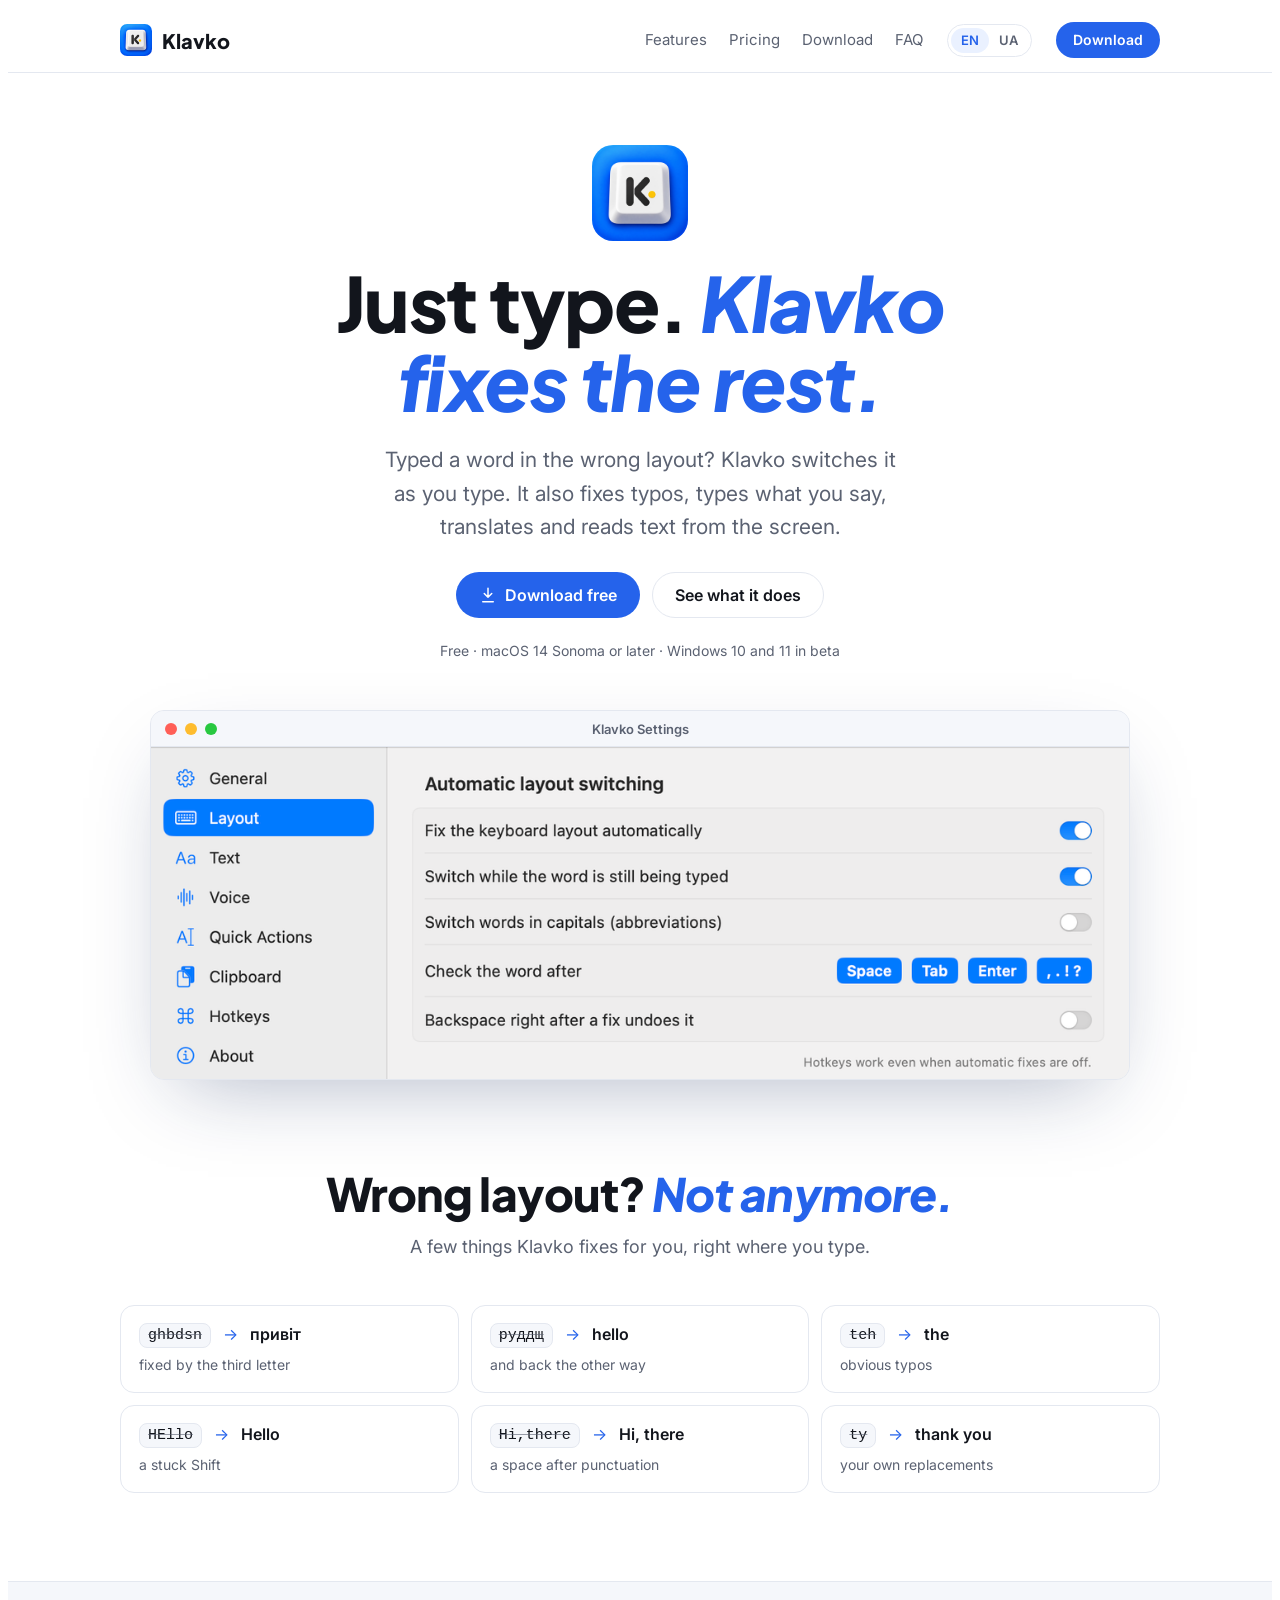
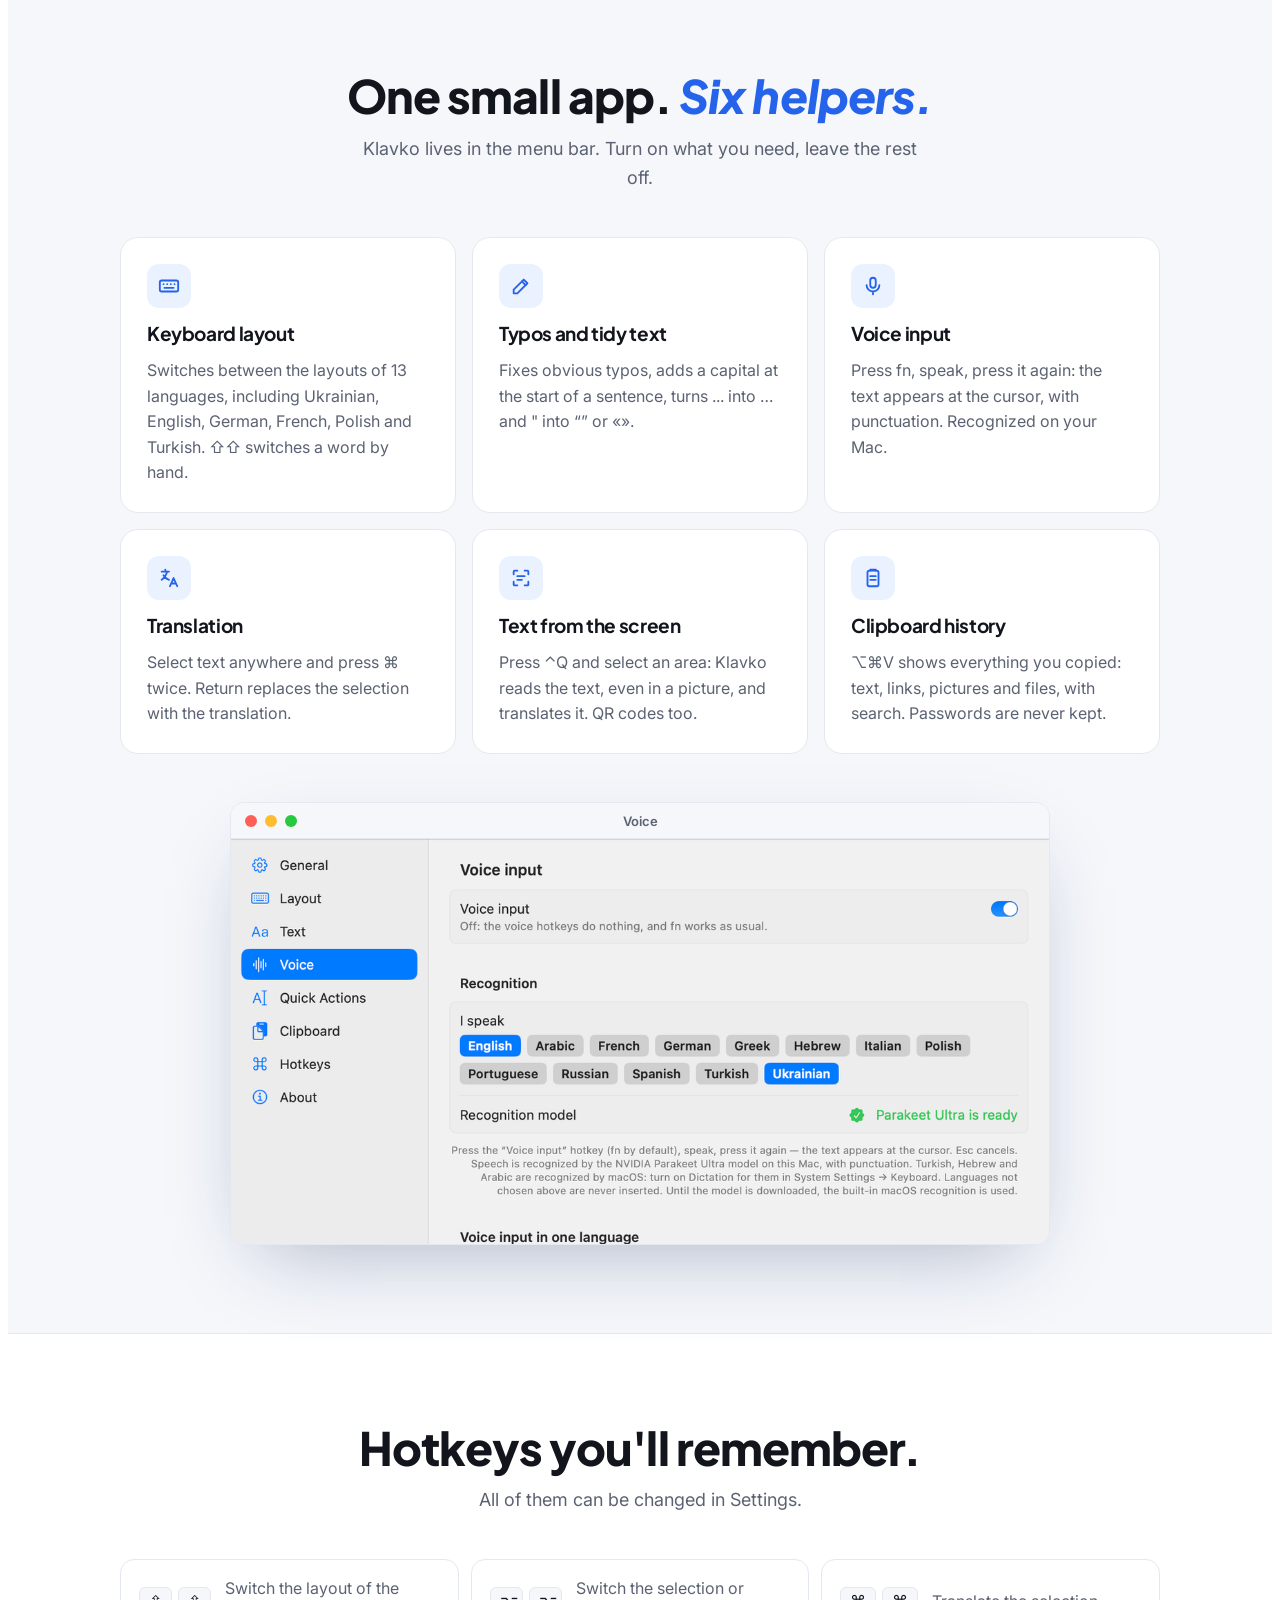
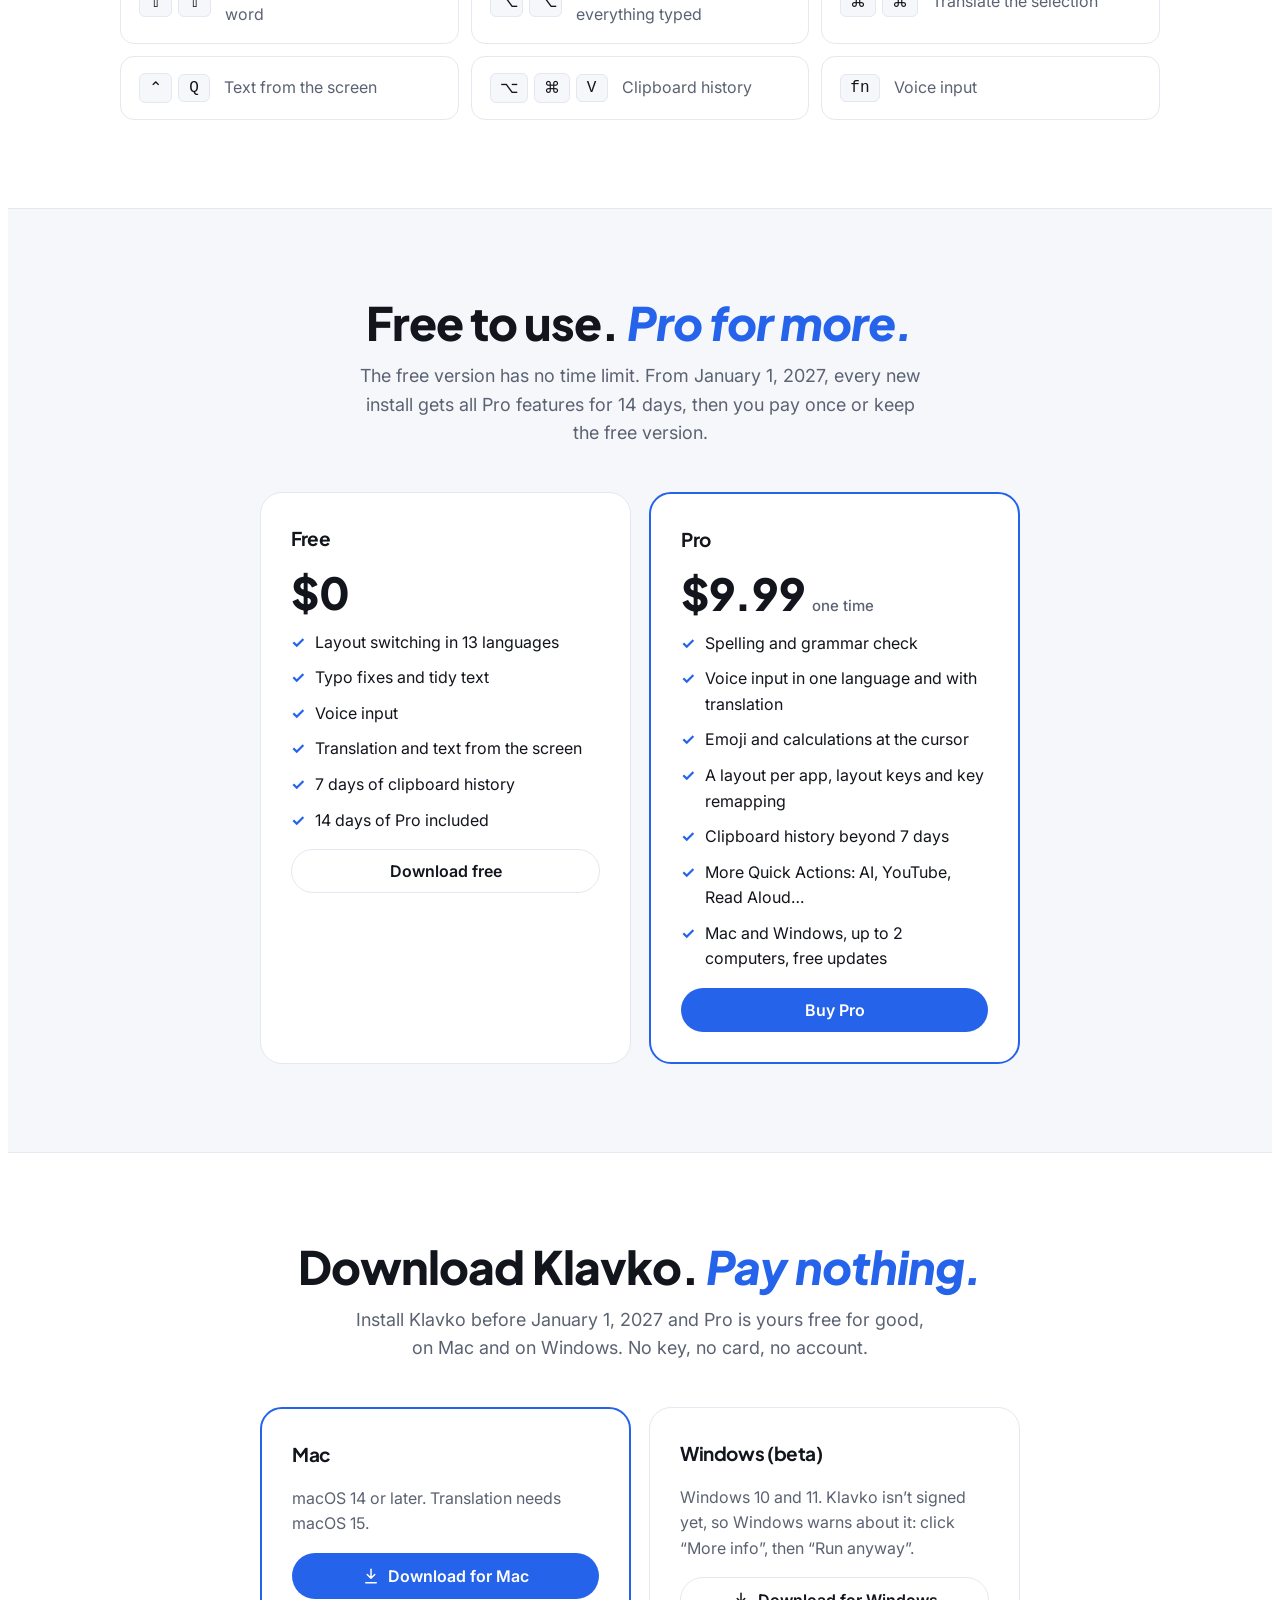
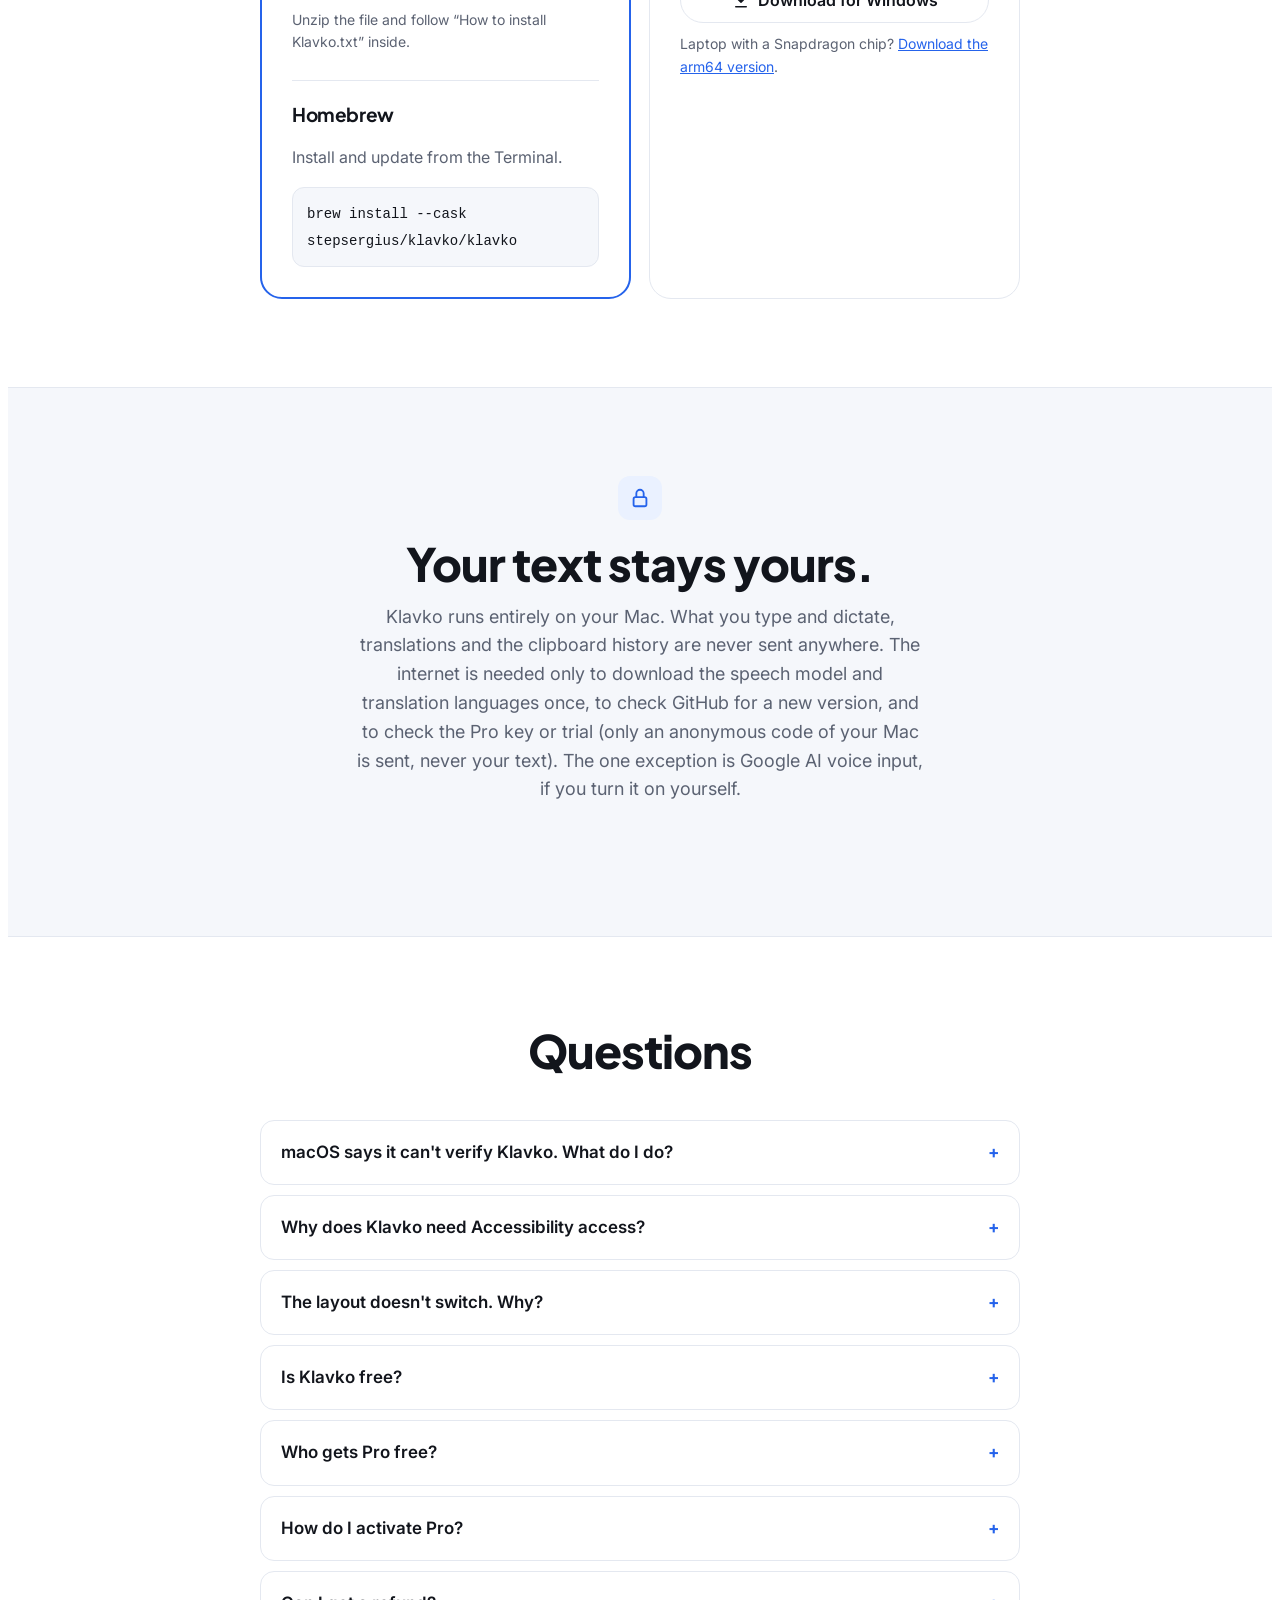
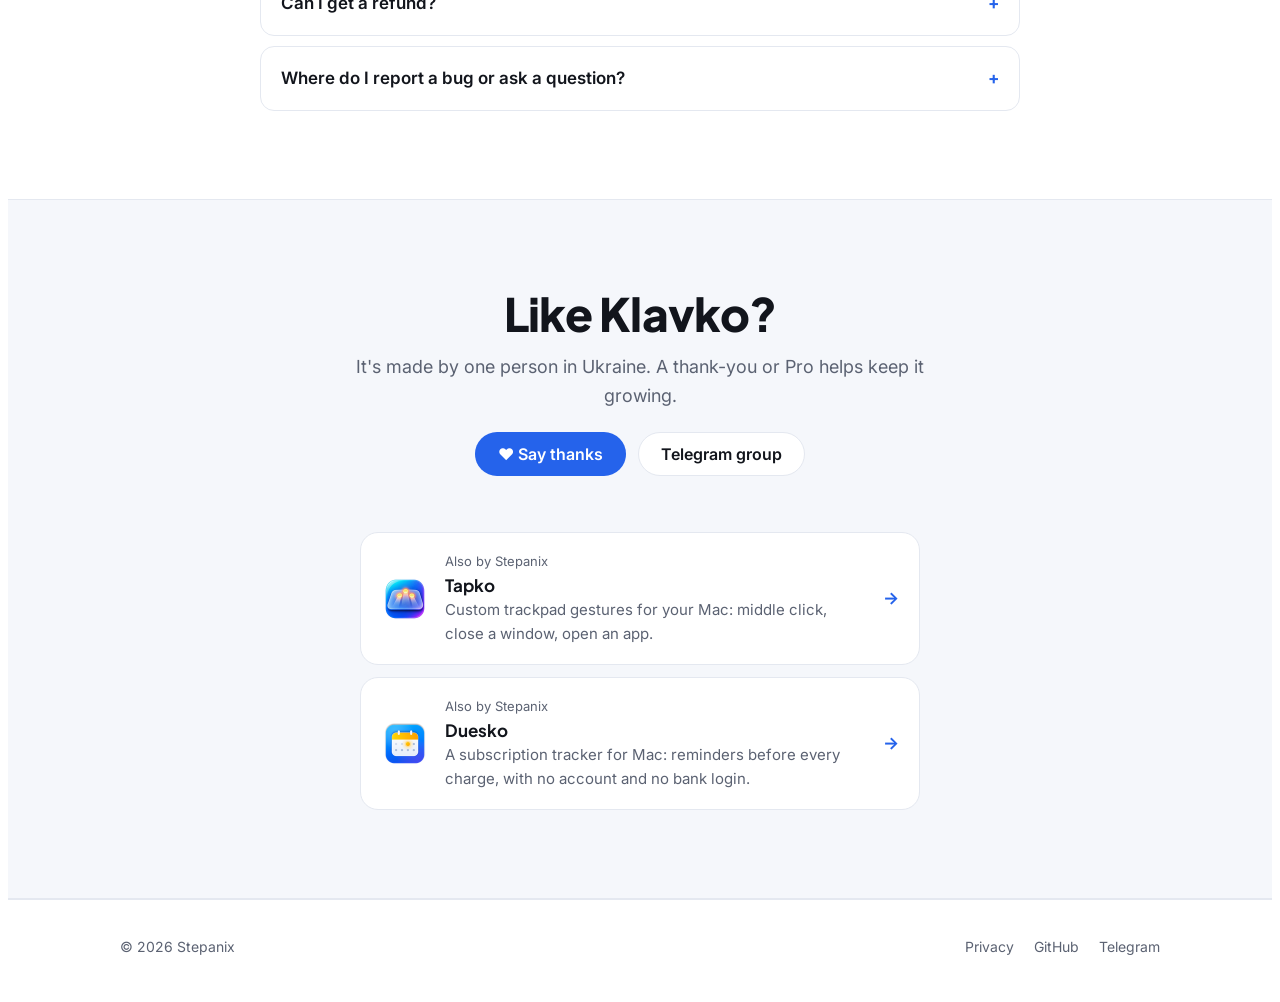
==== commit 84a62f94: "Site: download buttons start the download itself; install hints, arm64 link for Windows Co-Authored-" ====
--- a/docs/index.html
+++ b/docs/index.html
@@ -169,6 +169,8 @@
 
 /* Downloads */
 .plan p { color: var(--muted); font-size: 16px; }
+.plan p.small { font-size: 14px; margin-top: -6px; }
+.plan p.small a { color: var(--accent); }
 .plan h3.sub { margin-top: 10px; padding-top: 18px; border-top: 1px solid var(--line); }
 pre { margin: 0; padding: 12px 14px; border-radius: 12px; background: var(--bg-soft); border: 1px solid var(--line); overflow-x: auto; }
 pre code { font: 500 14px var(--mono); white-space: pre-wrap; overflow-wrap: anywhere; }
@@ -363,14 +365,16 @@
           <h3>Mac</h3>
           <p>macOS 14 or later. Translation needs macOS 15.</p>
           <a class="btn primary" href="https://stepanix-license.stepsergius.workers.dev/dl/klavko/mac?from=en" rel="nofollow"><svg viewBox="0 0 24 24" fill="none" stroke="currentColor" stroke-width="2" stroke-linecap="round" stroke-linejoin="round" aria-hidden="true"><path d="M12 3v12m0 0l-5-5m5 5l5-5M5 21h14"/></svg>Download for Mac</a>
+          <p class="small">Unzip the file and follow “How to install Klavko.txt” inside.</p>
           <h3 class="sub">Homebrew</h3>
           <p>Install and update from the Terminal.</p>
           <pre><code>brew install --cask stepsergius/klavko/klavko</code></pre>
         </div>
         <div class="plan">
           <h3>Windows (beta)</h3>
-          <p>Windows 10 and 11. Pick the x64 file for most computers, arm64 for Snapdragon laptops.</p>
+          <p>Windows 10 and 11. Klavko isn’t signed yet, so Windows warns about it: click “More info”, then “Run anyway”.</p>
           <a class="btn" href="https://stepanix-license.stepsergius.workers.dev/dl/klavko/windows?from=en" rel="nofollow"><svg viewBox="0 0 24 24" fill="none" stroke="currentColor" stroke-width="2" stroke-linecap="round" stroke-linejoin="round" aria-hidden="true"><path d="M12 3v12m0 0l-5-5m5 5l5-5M5 21h14"/></svg>Download for Windows</a>
+          <p class="small">Laptop with a Snapdragon chip? <a href="https://stepanix-license.stepsergius.workers.dev/dl/klavko/windows-arm64?from=en" rel="nofollow">Download the arm64 version</a>.</p>
         </div>
       </div>
     </div>
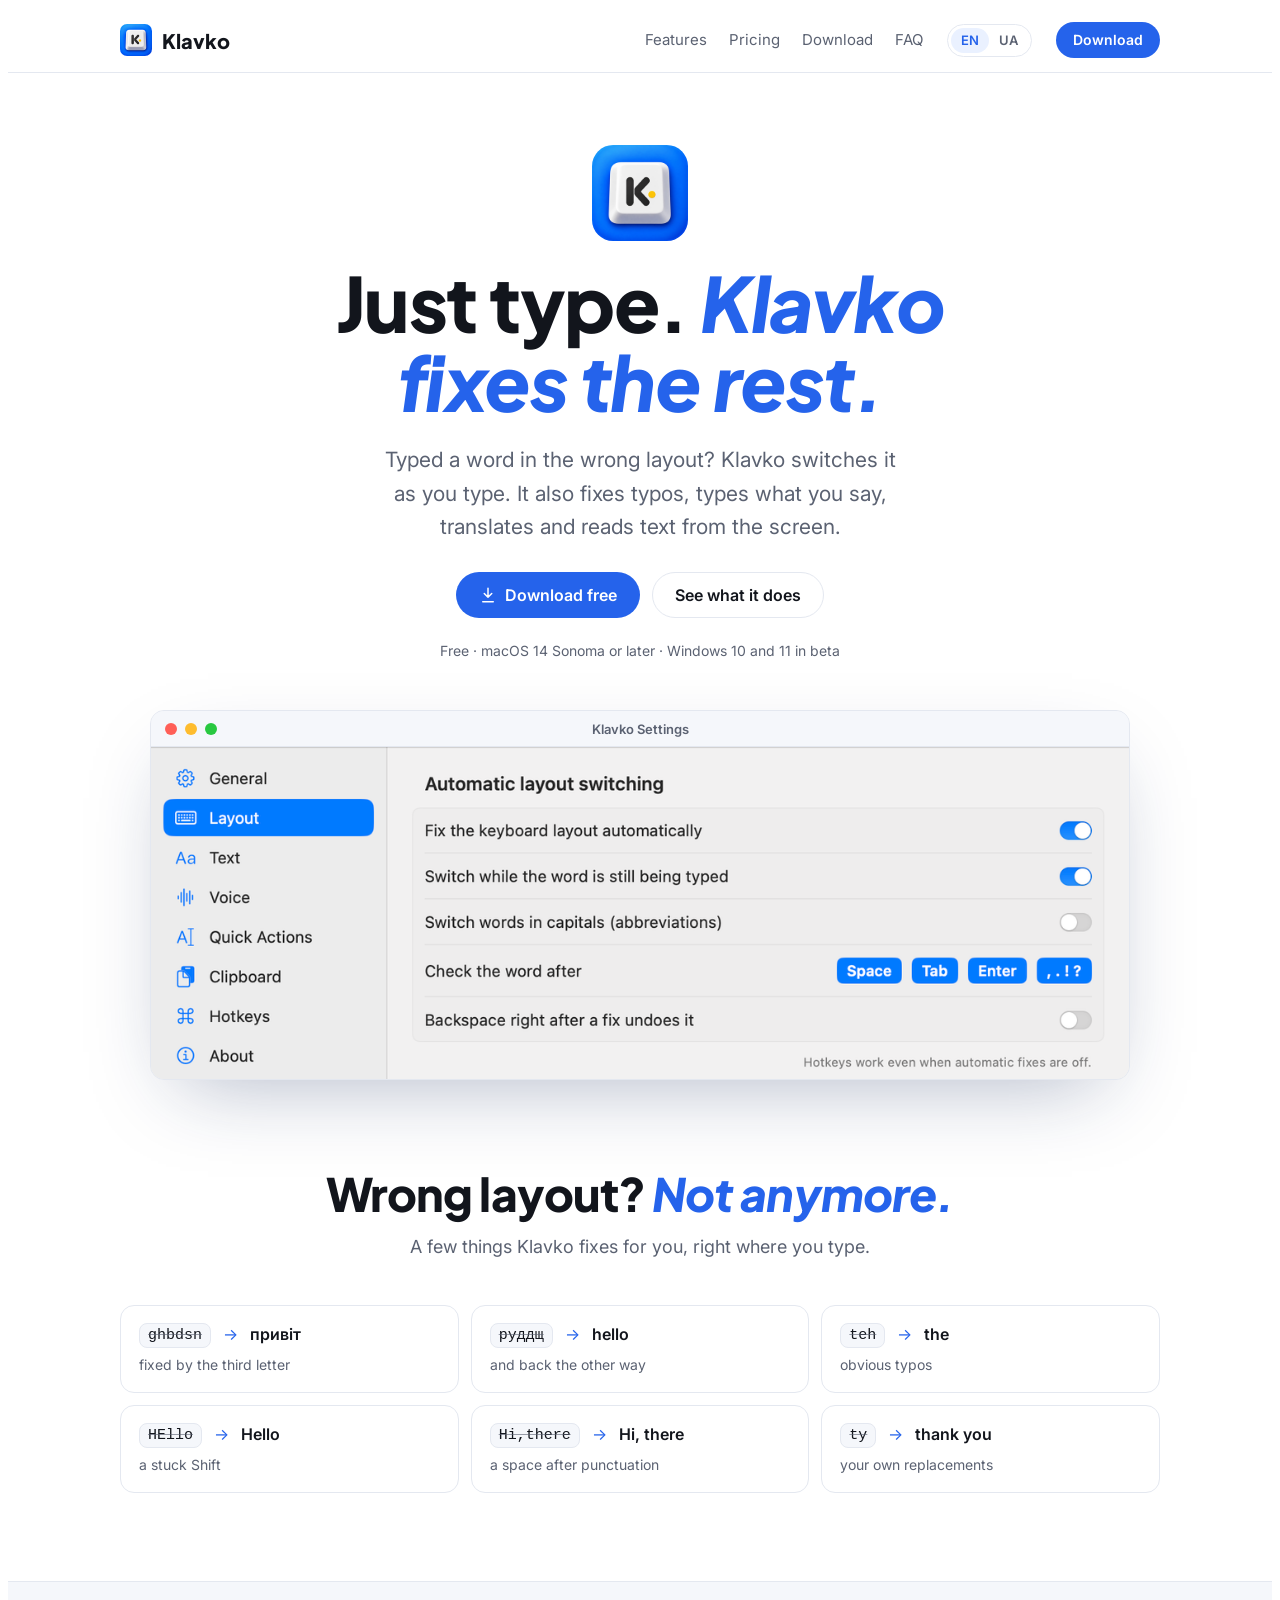
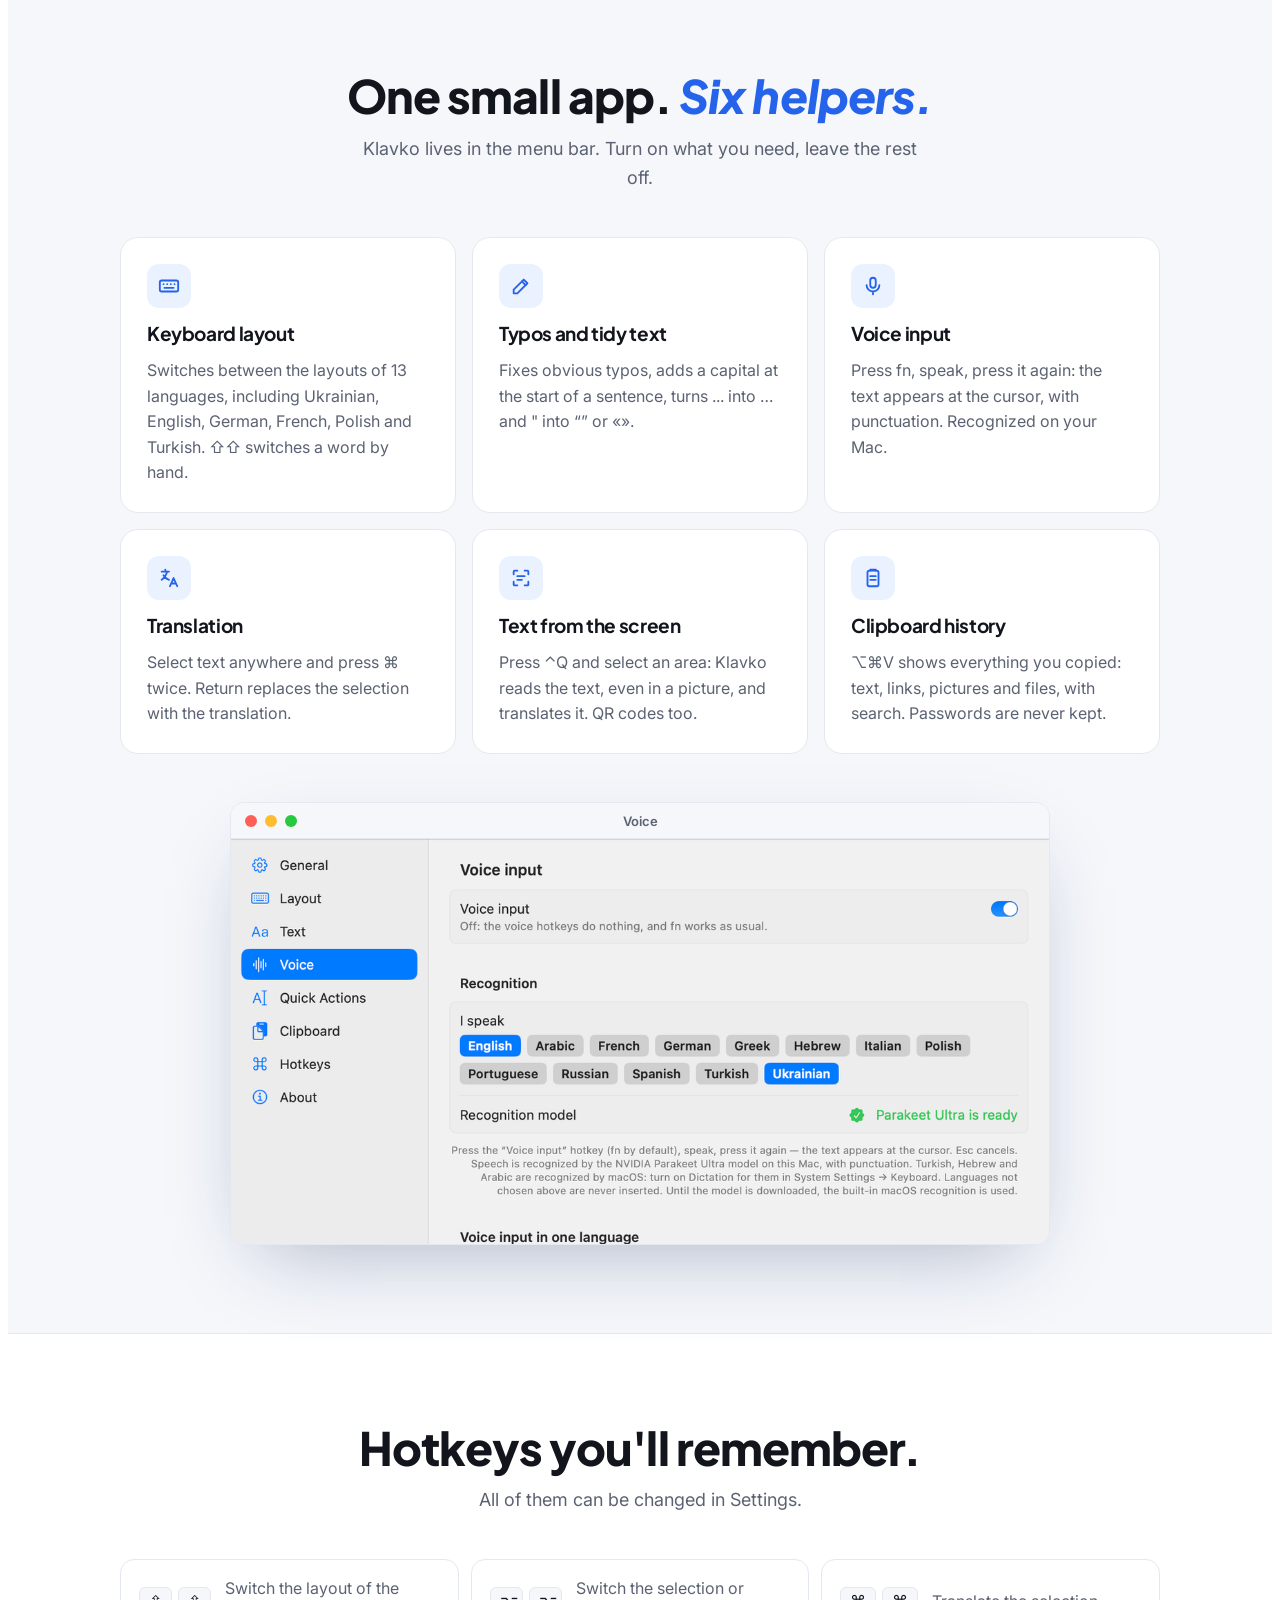
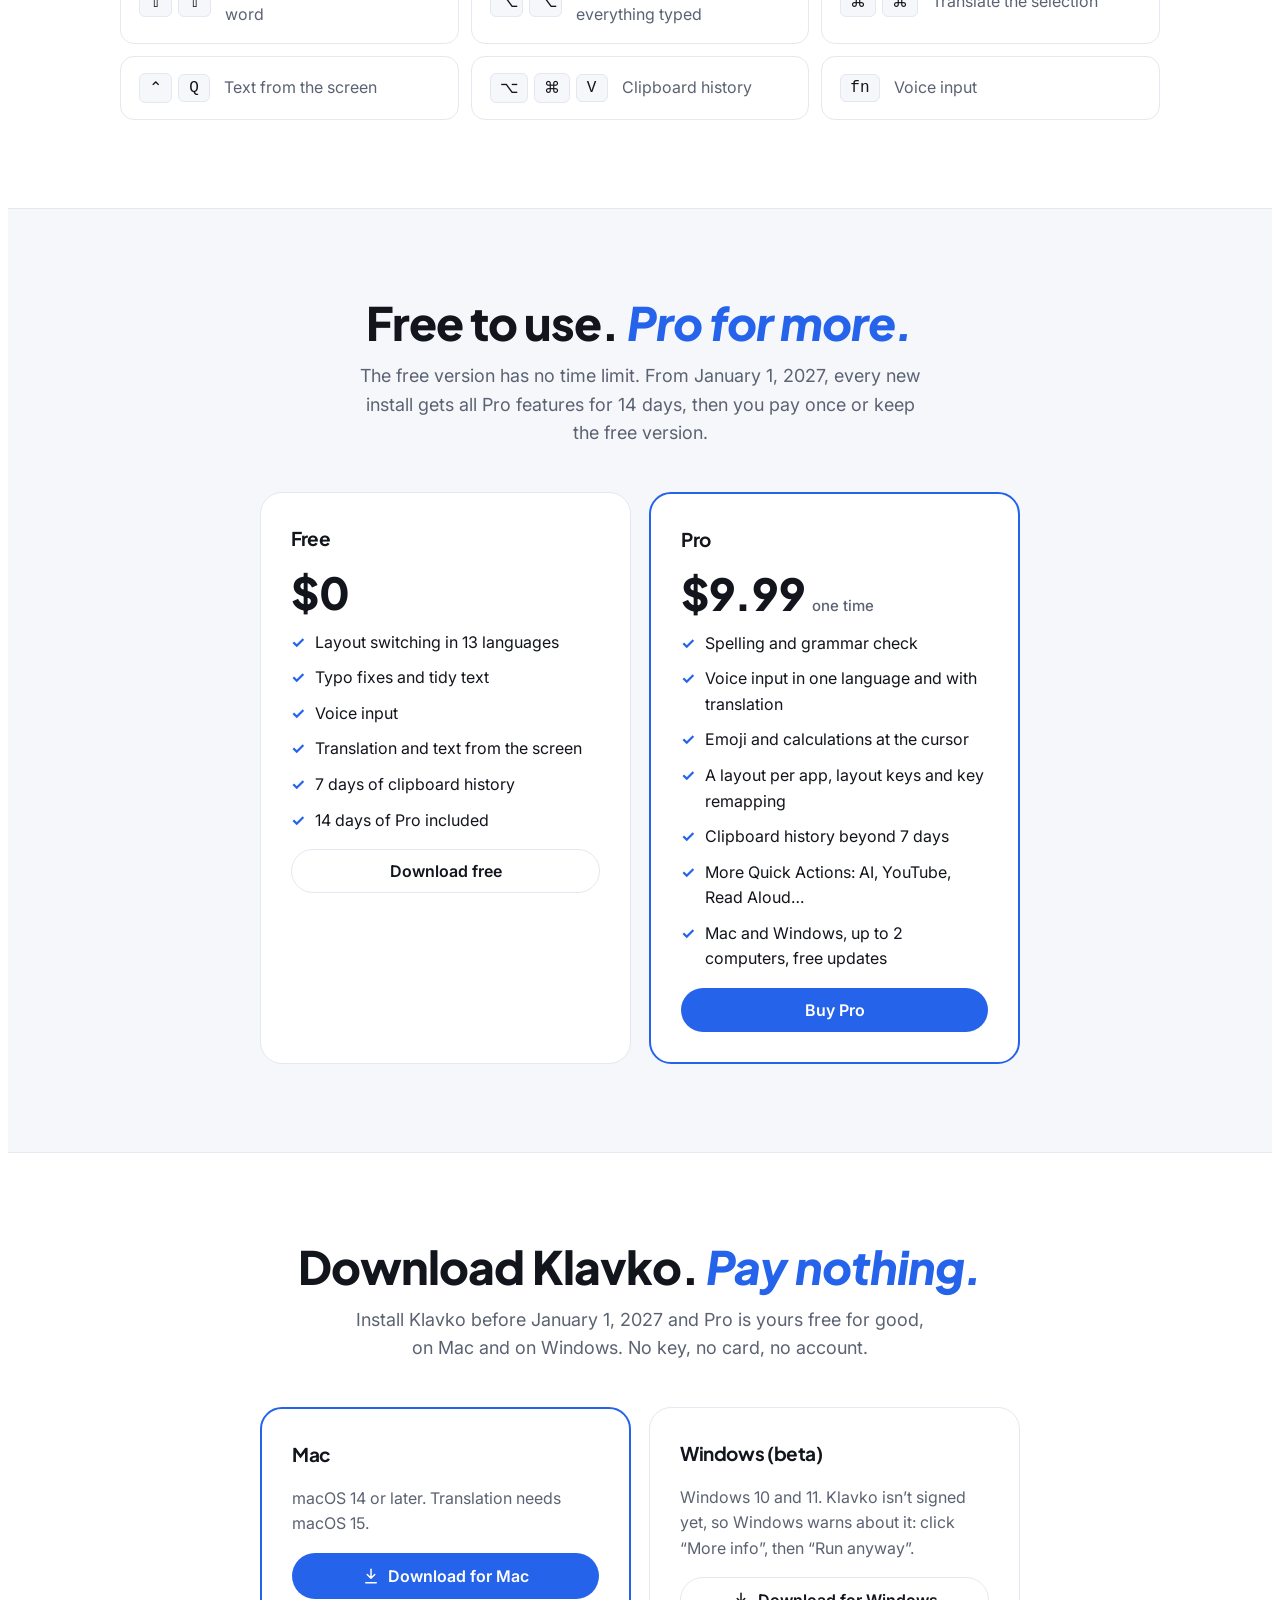
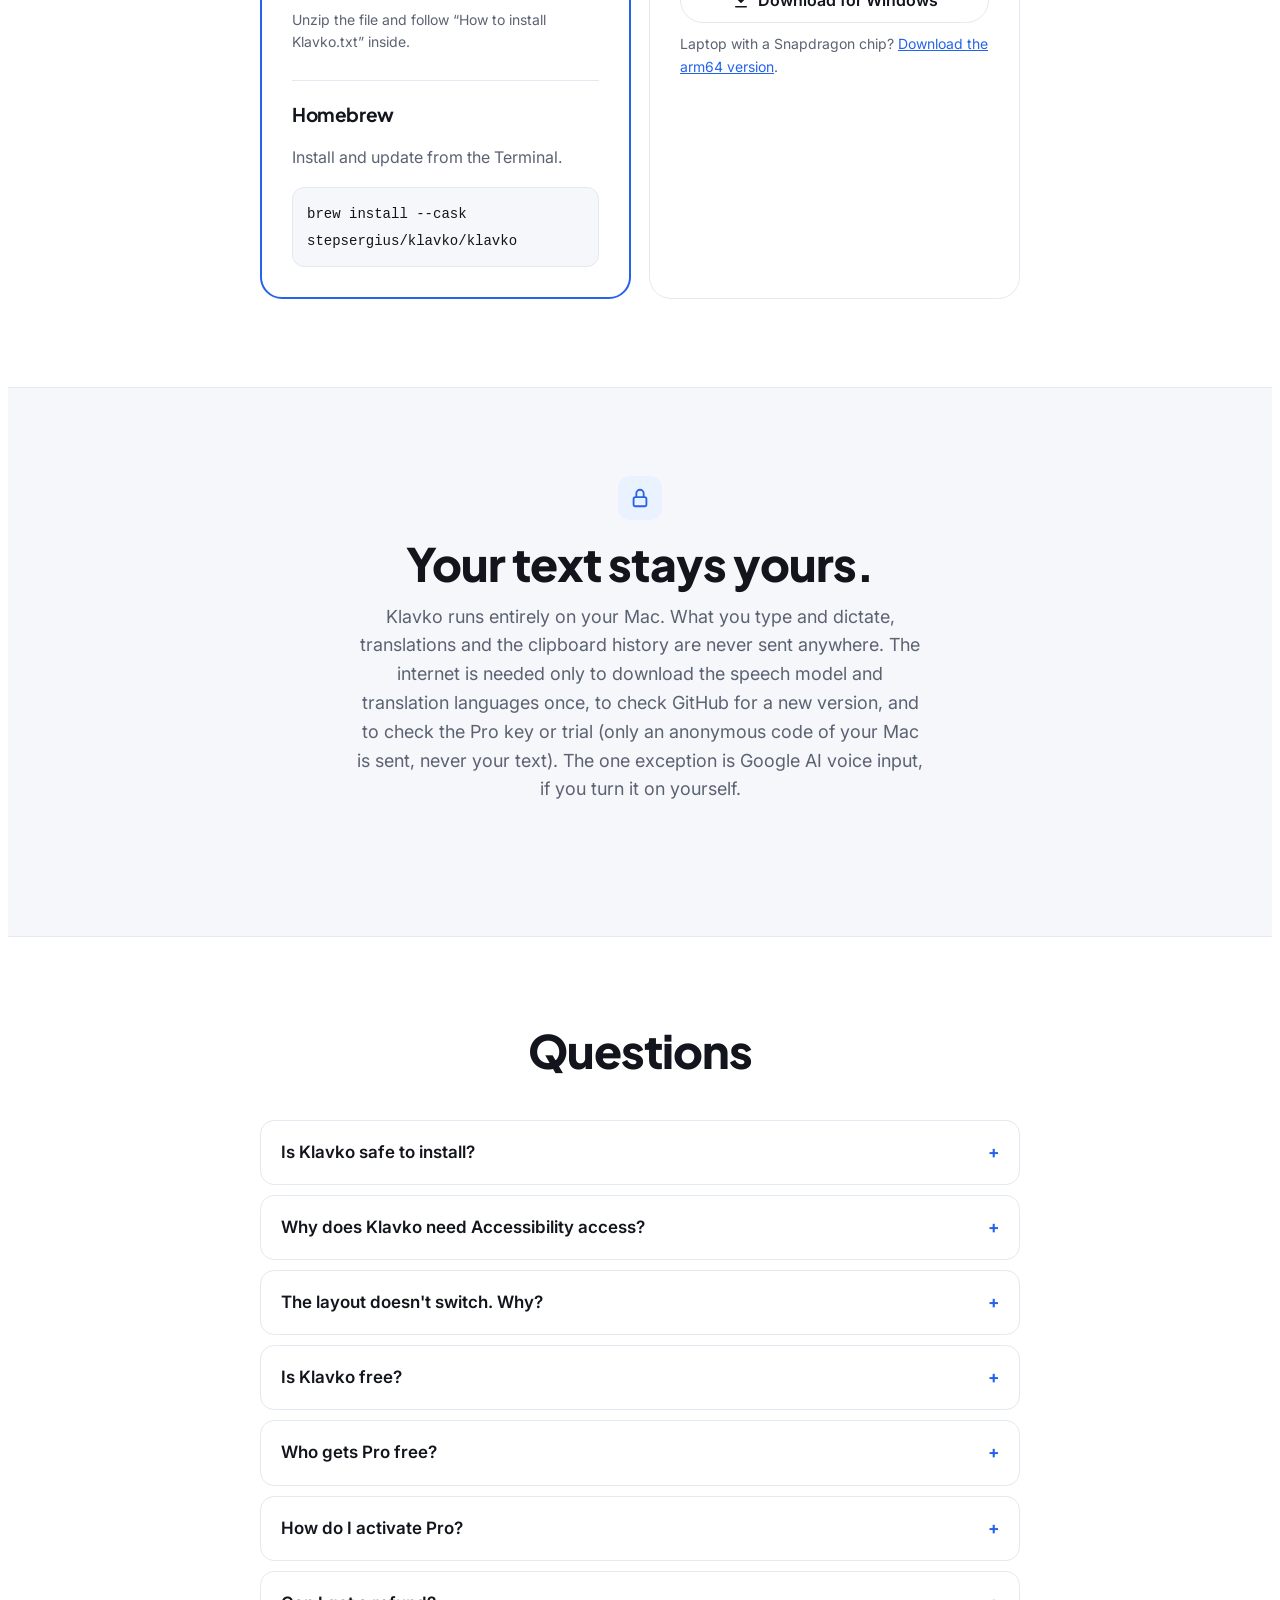
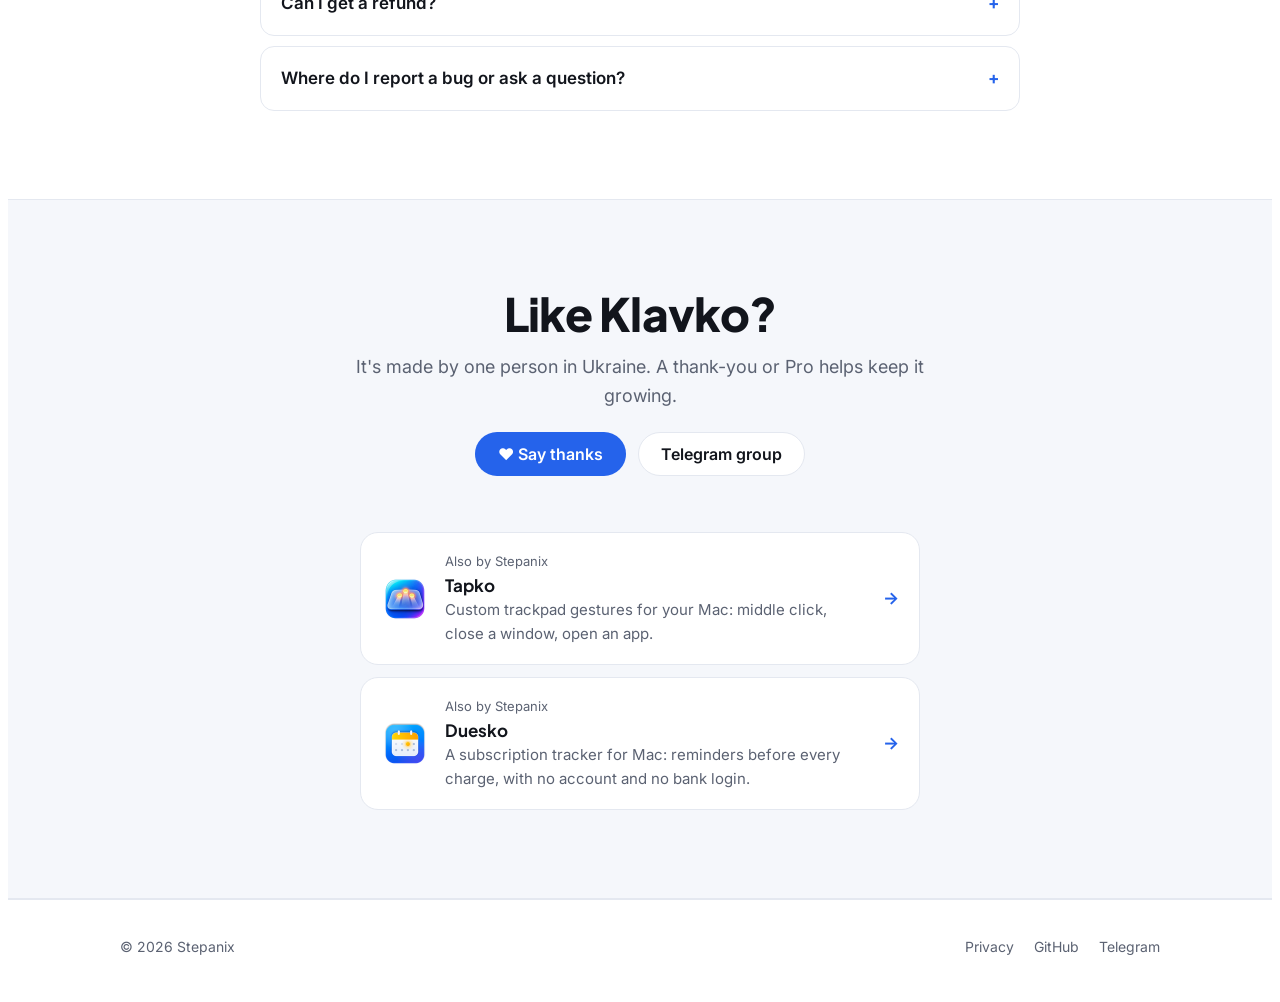
==== commit eb475b43: "Klavko 1.2.4: signed with a Developer ID and notarized; site, README and install guides say so Co-Au" ====
--- a/docs/index.html
+++ b/docs/index.html
@@ -21,7 +21,7 @@
 <meta name="twitter:card" content="summary_large_image">
 <meta name="twitter:image" content="https://klavko.stepanix.com/assets/og-en.jpg">
 <script type="application/ld+json">{"@context": "https://schema.org", "@type": "SoftwareApplication", "name": "Klavko", "description": "Klavko switches the keyboard layout when you type in the wrong one, fixes typos, and adds voice input, translation, text from the screen and a clipboard history. Free to start, Pro if you want more, and everything stays on your Mac.", "url": "https://klavko.stepanix.com/", "inLanguage": "en", "applicationCategory": "UtilitiesApplication", "operatingSystem": "macOS 14 or later, Windows 10 and 11 (beta)", "image": "https://klavko.stepanix.com/assets/og-en.jpg", "screenshot": "https://klavko.stepanix.com/assets/layout-light-en.png", "downloadUrl": "https://github.com/stepsergius/Klavko/releases/latest", "offers": [{"@type": "Offer", "name": "Klavko", "price": "0", "priceCurrency": "USD"}, {"@type": "Offer", "name": "Klavko Pro", "price": "9.99", "priceCurrency": "USD", "url": "https://klavko.stepanix.com/#pricing"}], "author": {"@type": "Organization", "name": "Stepanix", "url": "https://stepanix.com/"}}</script>
-<script type="application/ld+json">{"@context": "https://schema.org", "@type": "FAQPage", "inLanguage": "en", "mainEntity": [{"@type": "Question", "name": "macOS says it can't verify Klavko. What do I do?", "acceptedAnswer": {"@type": "Answer", "text": "Klavko isn't distributed through the App Store. The first time you open it, macOS may block it: open System Settings → Privacy & Security, scroll down and click Open Anyway. You do this only once; updates install with one click."}}, {"@type": "Question", "name": "Why does Klavko need Accessibility access?", "acceptedAnswer": {"@type": "Answer", "text": "To see which keys you press and to replace a word typed in the wrong layout, macOS requires the Accessibility permission. Klavko keeps only the text since the last click or Return in memory, and never saves or sends it."}}, {"@type": "Question", "name": "The layout doesn't switch. Why?", "acceptedAnswer": {"@type": "Answer", "text": "You need at least two keyboard layouts of the supported languages. Standard macOS layouts work best (System Settings → Keyboard → Input Sources). Chinese, Japanese and Korean use input methods and aren't supported."}}, {"@type": "Question", "name": "Is Klavko free?", "acceptedAnswer": {"@type": "Answer", "text": "Yes. Layout switching, typo fixes, voice input, translation, text from the screen and a week of clipboard history are free for good. Klavko Pro adds more for a one-time $9.99."}}, {"@type": "Question", "name": "Who gets Pro free?", "acceptedAnswer": {"@type": "Answer", "text": "Everyone who installs Klavko on Mac or Windows before January 1, 2027 gets Pro free for good, with no key. If you already use Klavko, you keep Pro even if you update later. From January 1, 2027, new users get all Pro features for 14 days."}}, {"@type": "Question", "name": "How do I activate Pro?", "acceptedAnswer": {"@type": "Answer", "text": "After you buy, you get a license key on the order page and by email. Paste it in Klavko → Settings → Klavko Pro and click Activate. The key works on up to 2 computers."}}, {"@type": "Question", "name": "Can I get a refund?", "acceptedAnswer": {"@type": "Answer", "text": "Yes. If Klavko Pro doesn't work for you, write to stepsergius@gmail.com within 14 days of purchase and you'll get your money back."}}, {"@type": "Question", "name": "Where do I report a bug or ask a question?", "acceptedAnswer": {"@type": "Answer", "text": "In the Telegram group t.me/klavko. The Windows version is a beta, so reports there help a lot."}}]}</script>
+<script type="application/ld+json">{"@context": "https://schema.org", "@type": "FAQPage", "inLanguage": "en", "mainEntity": [{"@type": "Question", "name": "Is Klavko safe to install?", "acceptedAnswer": {"@type": "Answer", "text": "Yes. Klavko is signed with its developer's Developer ID certificate and notarized by Apple: Apple checks every version for malware before it reaches you. The first time you open it, macOS only asks whether to open an app downloaded from the internet: click Open. Updates install with one click."}}, {"@type": "Question", "name": "Why does Klavko need Accessibility access?", "acceptedAnswer": {"@type": "Answer", "text": "To see which keys you press and to replace a word typed in the wrong layout, macOS requires the Accessibility permission. Klavko keeps only the text since the last click or Return in memory, and never saves or sends it."}}, {"@type": "Question", "name": "The layout doesn't switch. Why?", "acceptedAnswer": {"@type": "Answer", "text": "You need at least two keyboard layouts of the supported languages. Standard macOS layouts work best (System Settings → Keyboard → Input Sources). Chinese, Japanese and Korean use input methods and aren't supported."}}, {"@type": "Question", "name": "Is Klavko free?", "acceptedAnswer": {"@type": "Answer", "text": "Yes. Layout switching, typo fixes, voice input, translation, text from the screen and a week of clipboard history are free for good. Klavko Pro adds more for a one-time $9.99."}}, {"@type": "Question", "name": "Who gets Pro free?", "acceptedAnswer": {"@type": "Answer", "text": "Everyone who installs Klavko on Mac or Windows before January 1, 2027 gets Pro free for good, with no key. If you already use Klavko, you keep Pro even if you update later. From January 1, 2027, new users get all Pro features for 14 days."}}, {"@type": "Question", "name": "How do I activate Pro?", "acceptedAnswer": {"@type": "Answer", "text": "After you buy, you get a license key on the order page and by email. Paste it in Klavko → Settings → Klavko Pro and click Activate. The key works on up to 2 computers."}}, {"@type": "Question", "name": "Can I get a refund?", "acceptedAnswer": {"@type": "Answer", "text": "Yes. If Klavko Pro doesn't work for you, write to stepsergius@gmail.com within 14 days of purchase and you'll get your money back."}}, {"@type": "Question", "name": "Where do I report a bug or ask a question?", "acceptedAnswer": {"@type": "Answer", "text": "In the Telegram group t.me/klavko. The Windows version is a beta, so reports there help a lot."}}]}</script>
 <link rel="icon" href="assets/icon.png">
 <link rel="preconnect" href="https://fonts.googleapis.com">
 <link rel="stylesheet" href="https://fonts.googleapis.com/css2?family=Plus+Jakarta+Sans:ital,wght@0,500;0,700;0,800;1,800&family=Inter:wght@400;500;600&display=swap">
@@ -395,8 +395,8 @@
       <div class="center"><h2>Questions</h2></div>
       <div class="faq">
         <details>
-          <summary>macOS says it can't verify Klavko. What do I do?</summary>
-          <p>Klavko isn't distributed through the App Store. The first time you open it, macOS may block it: open System Settings → Privacy &amp; Security, scroll down and click <b>Open Anyway</b>. You do this only once; updates install with one click.</p>
+          <summary>Is Klavko safe to install?</summary>
+          <p>Yes. Klavko is signed with its developer's Developer ID certificate and notarized by Apple: Apple checks every version for malware before it reaches you. The first time you open it, macOS only asks whether to open an app downloaded from the internet: click <b>Open</b>. Updates install with one click.</p>
         </details>
         <details>
           <summary>Why does Klavko need Accessibility access?</summary>
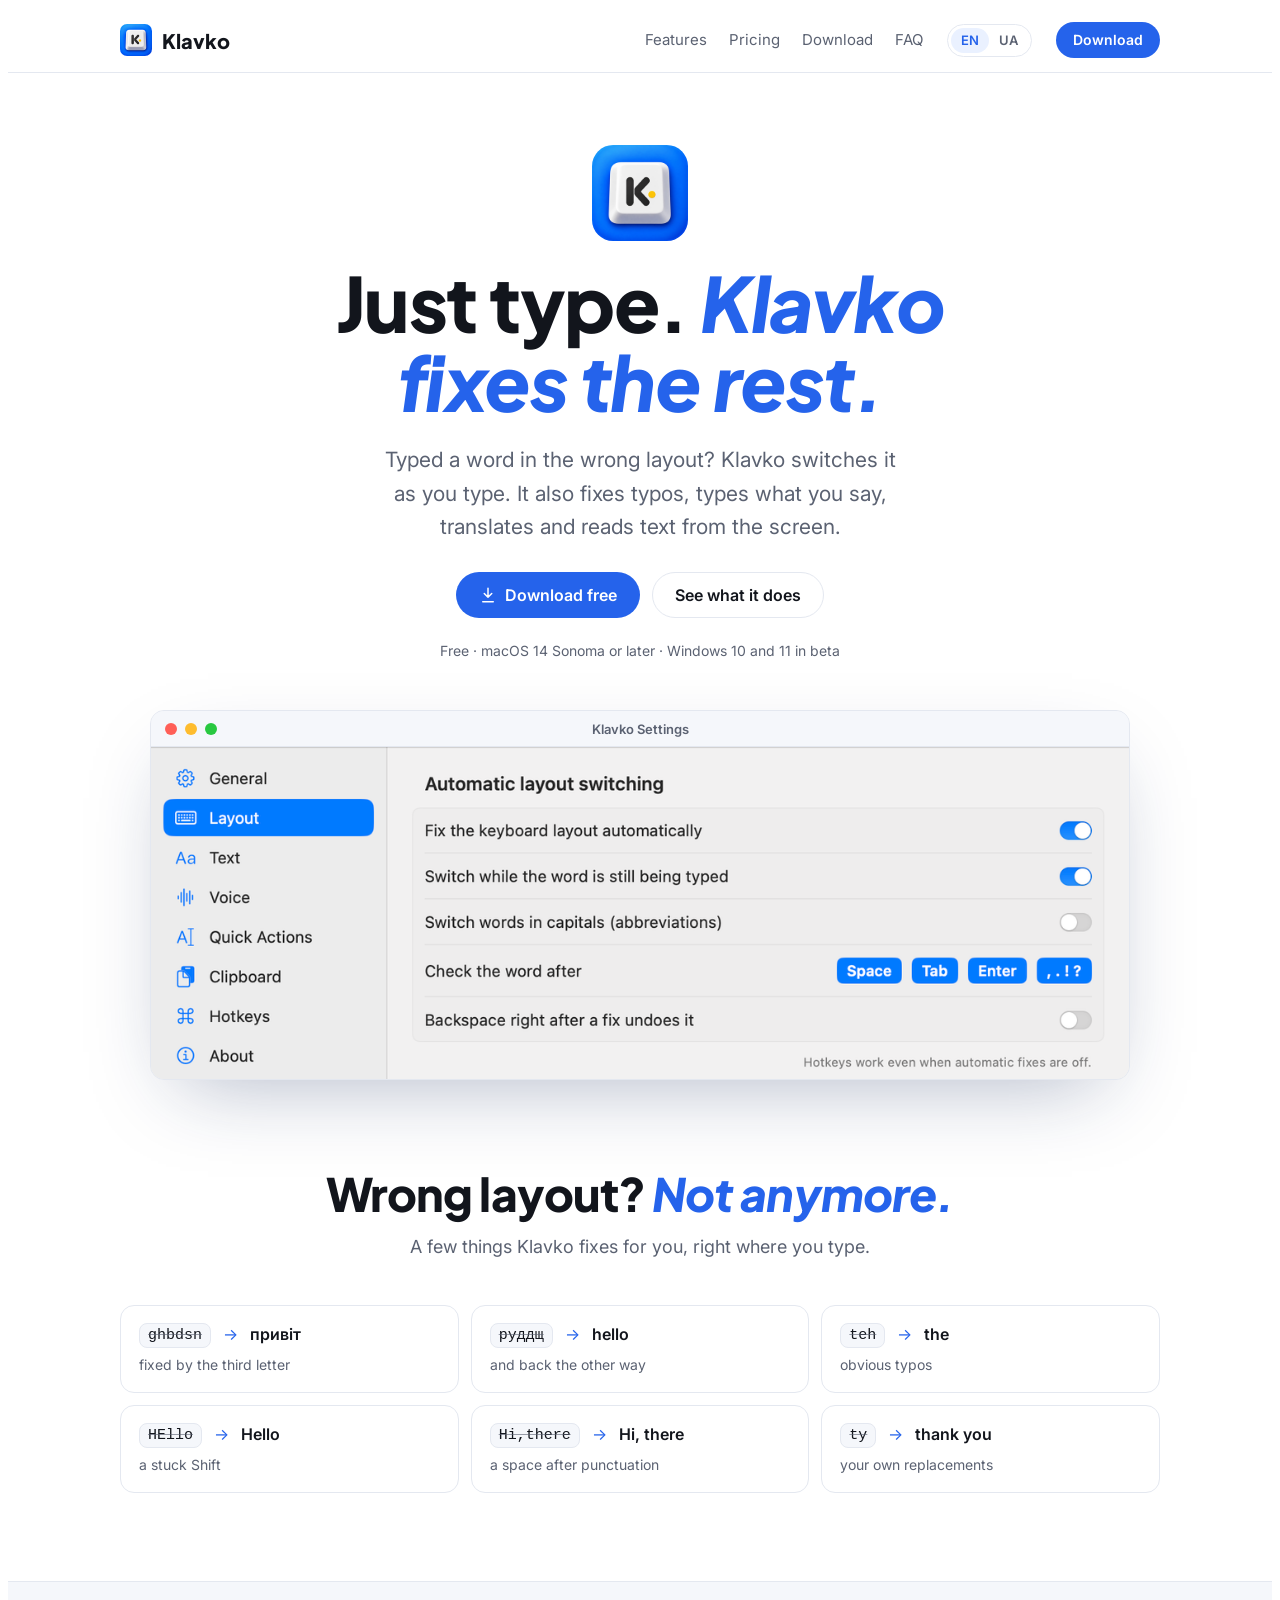
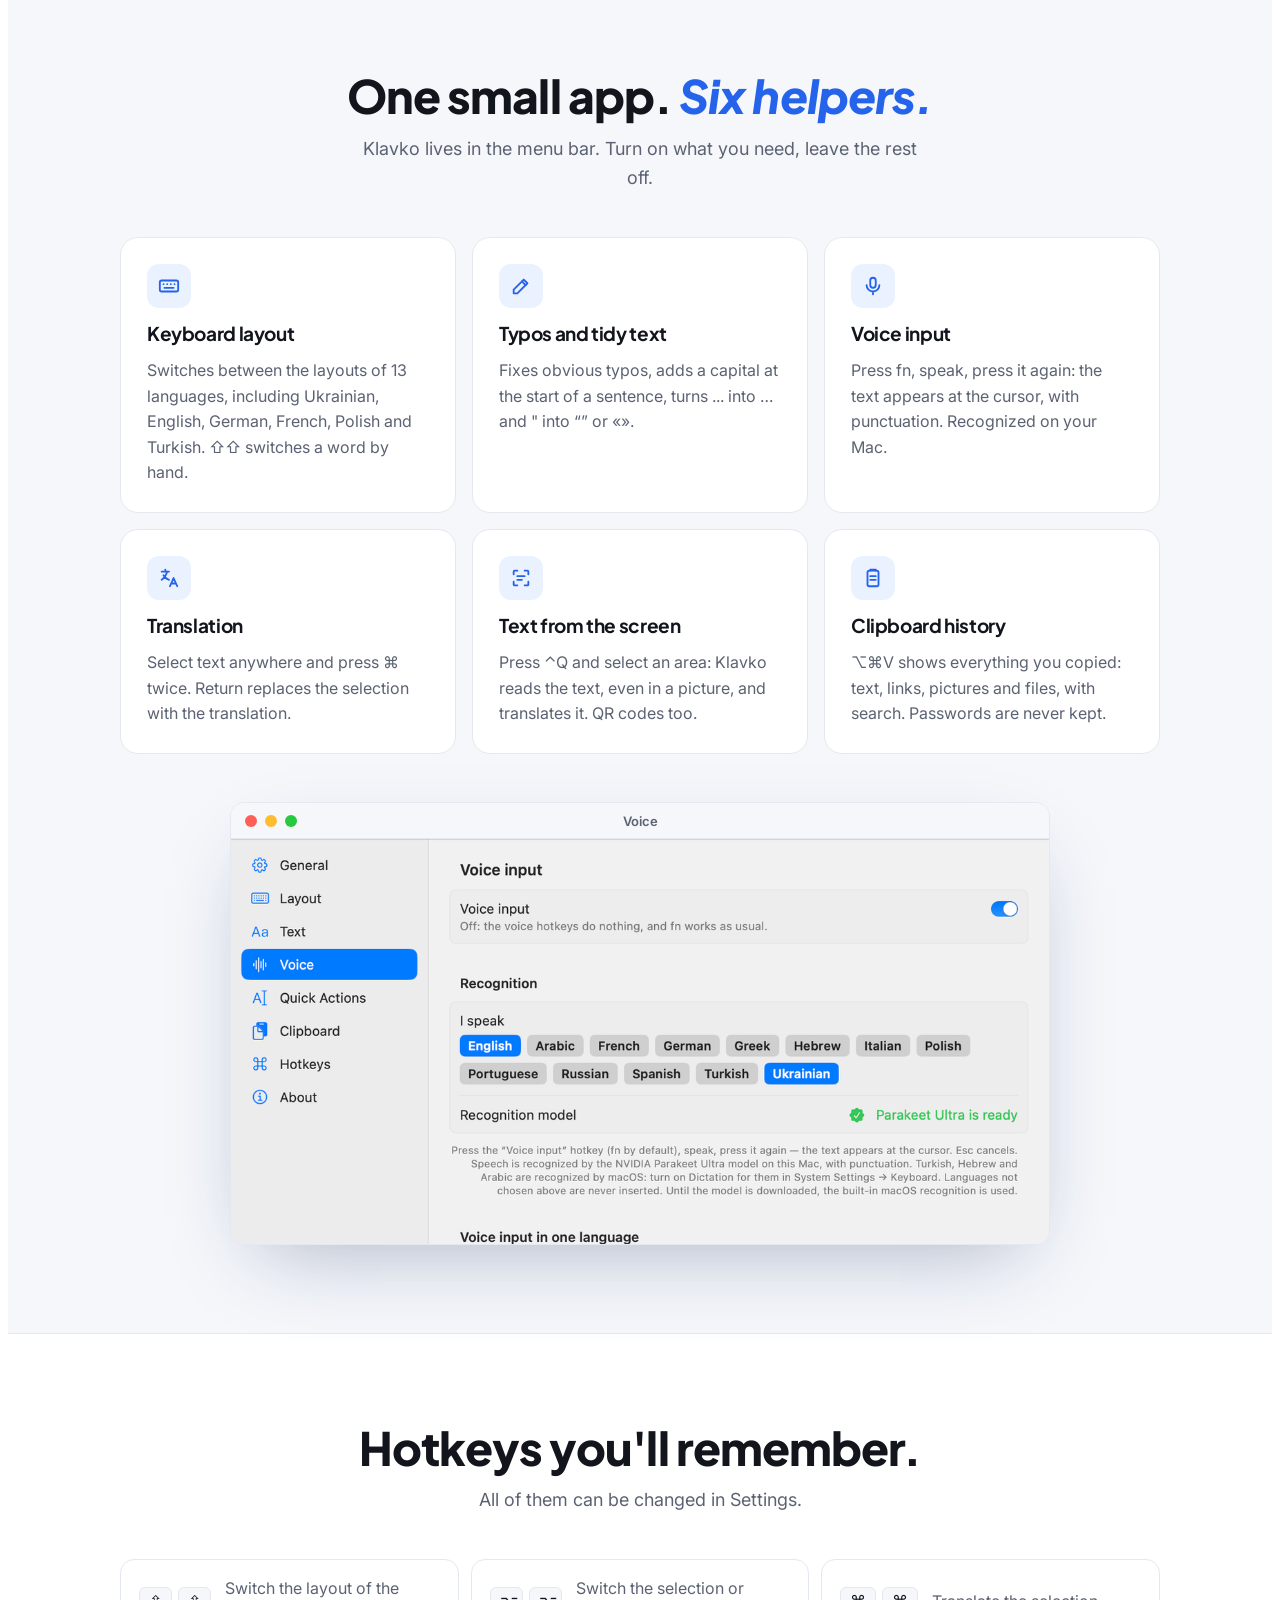
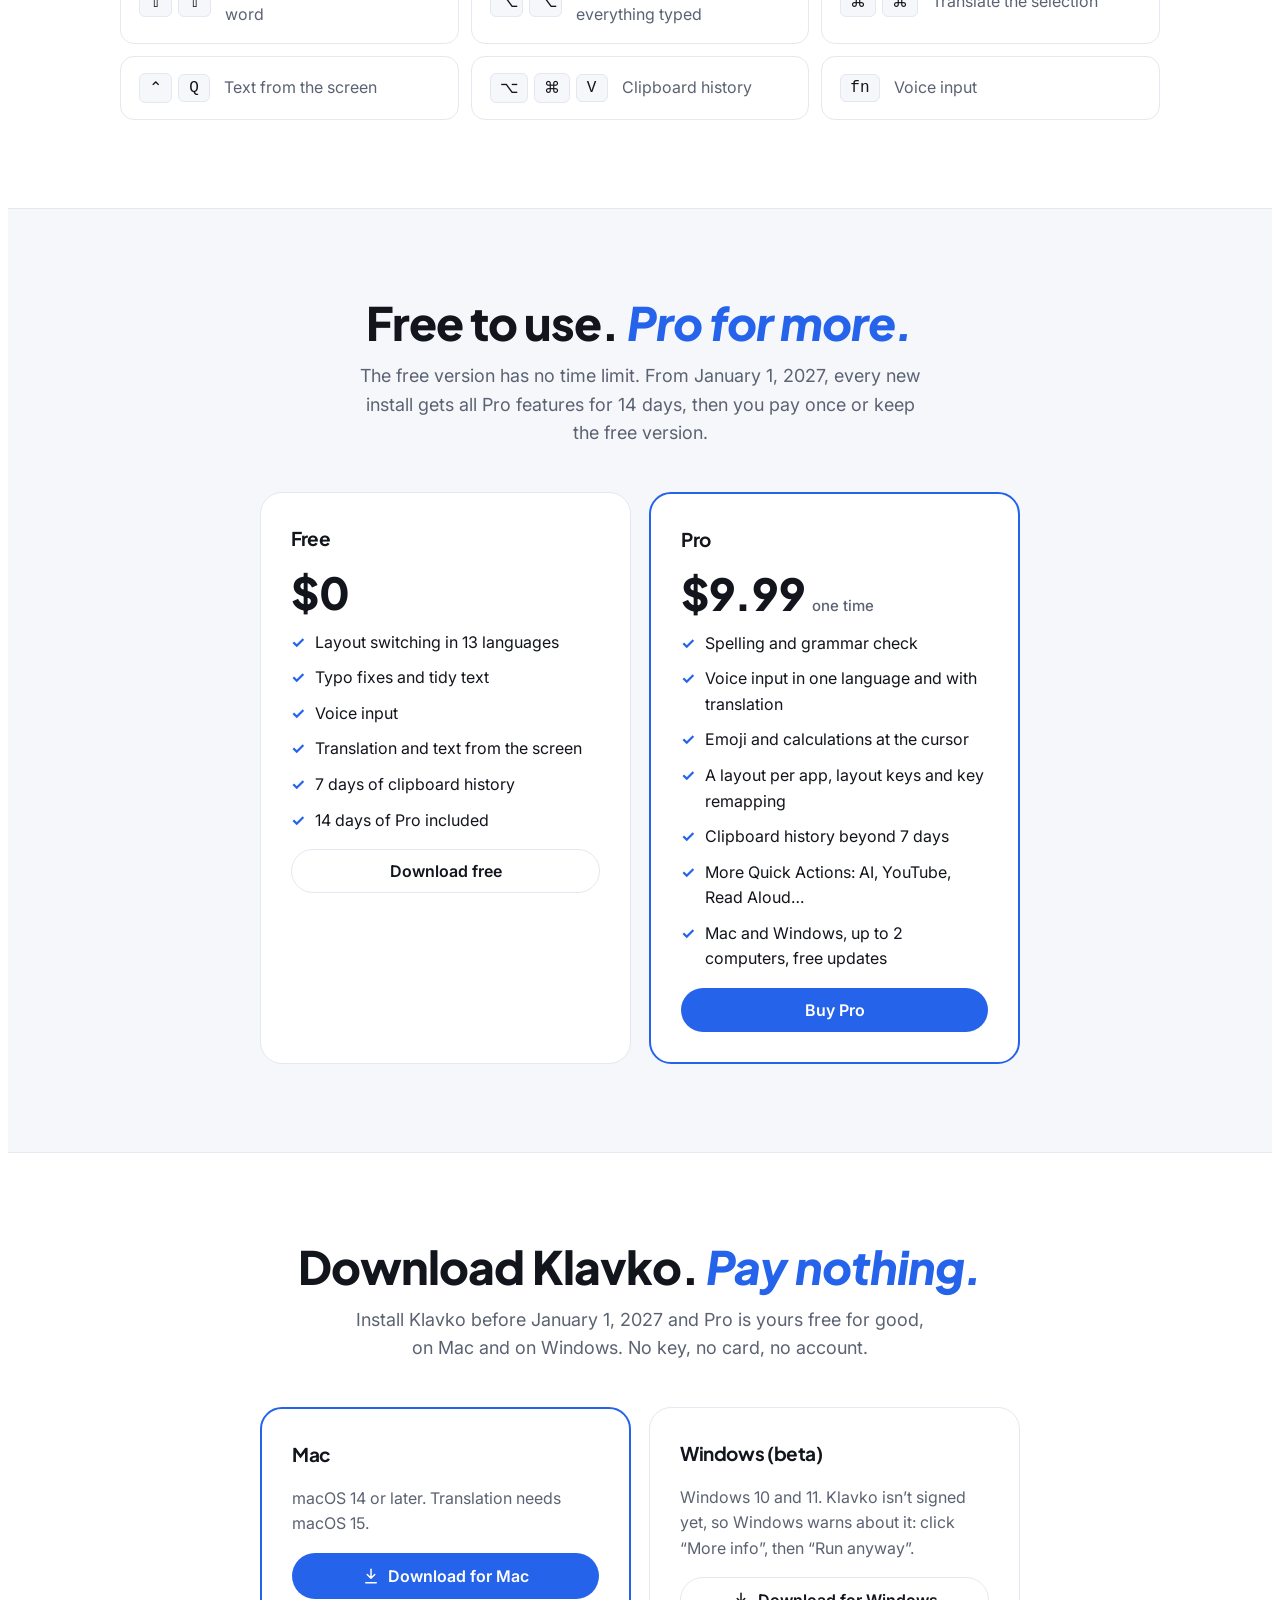
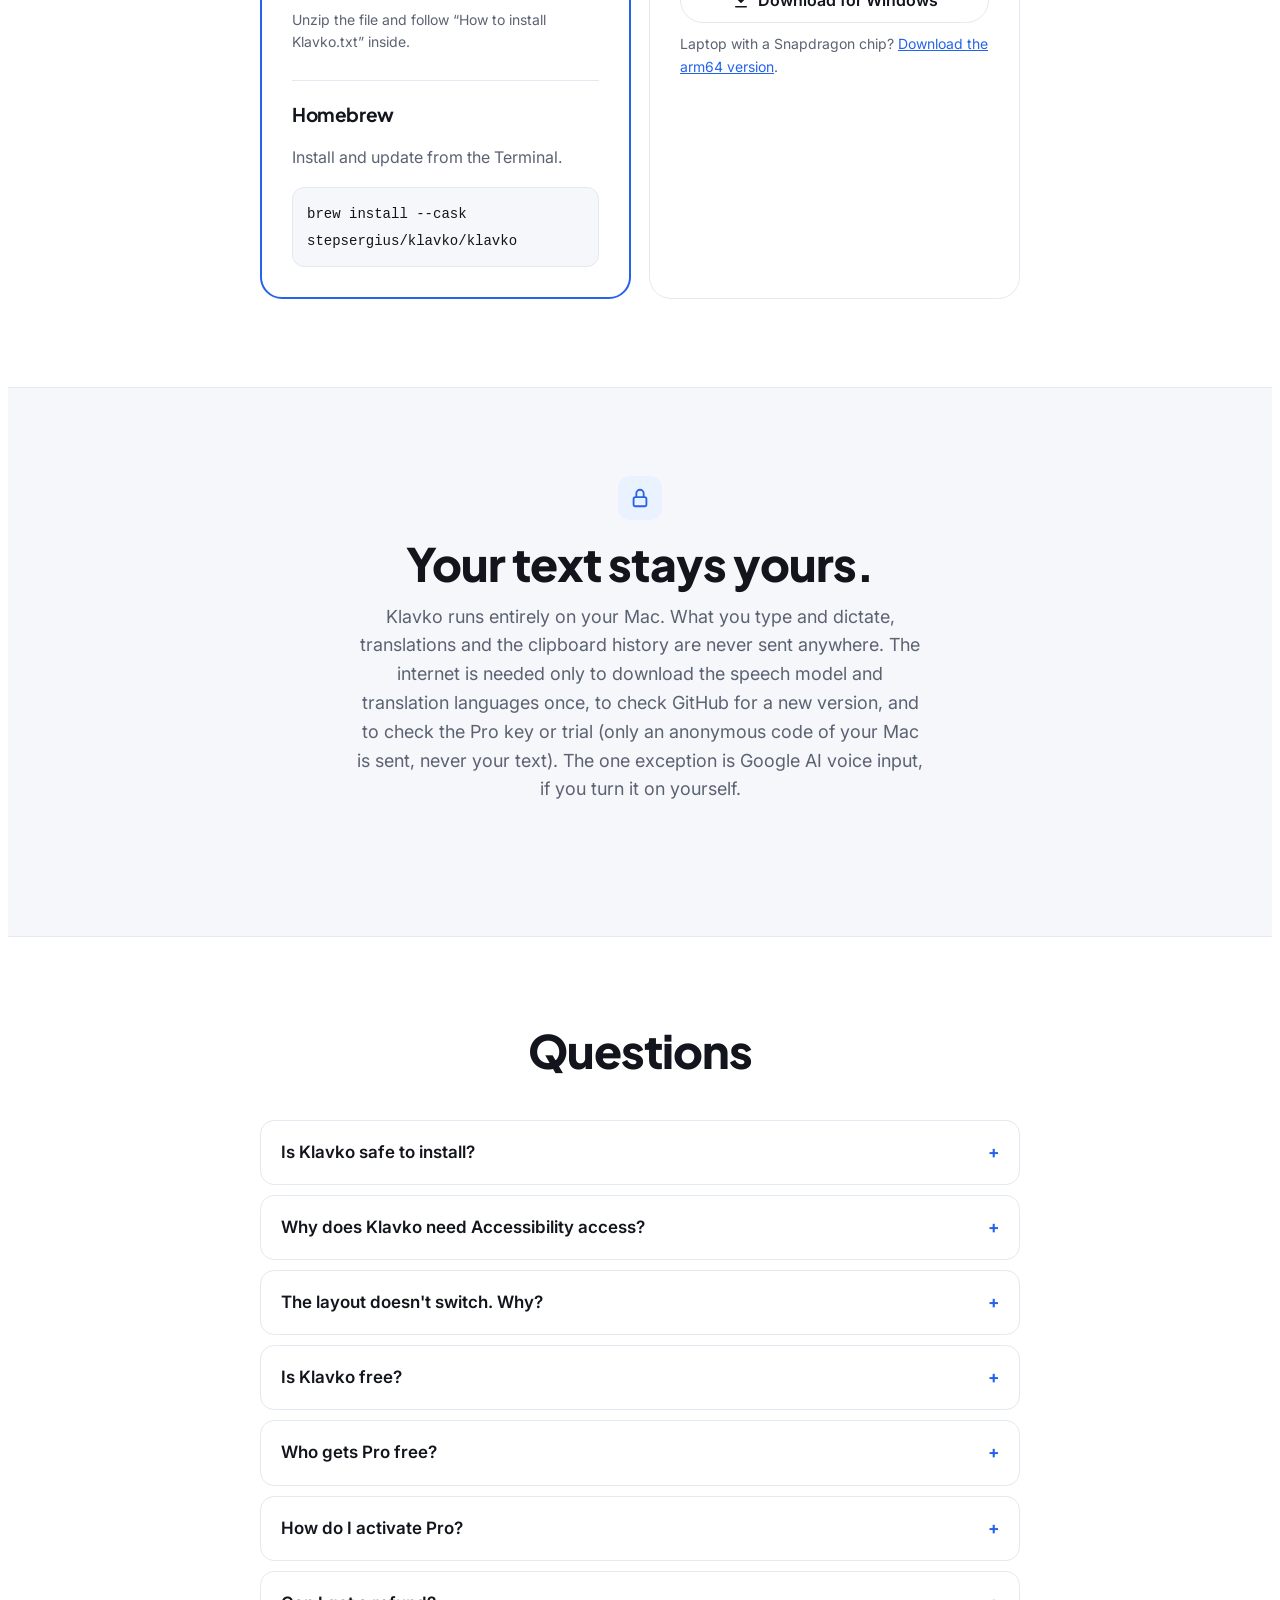
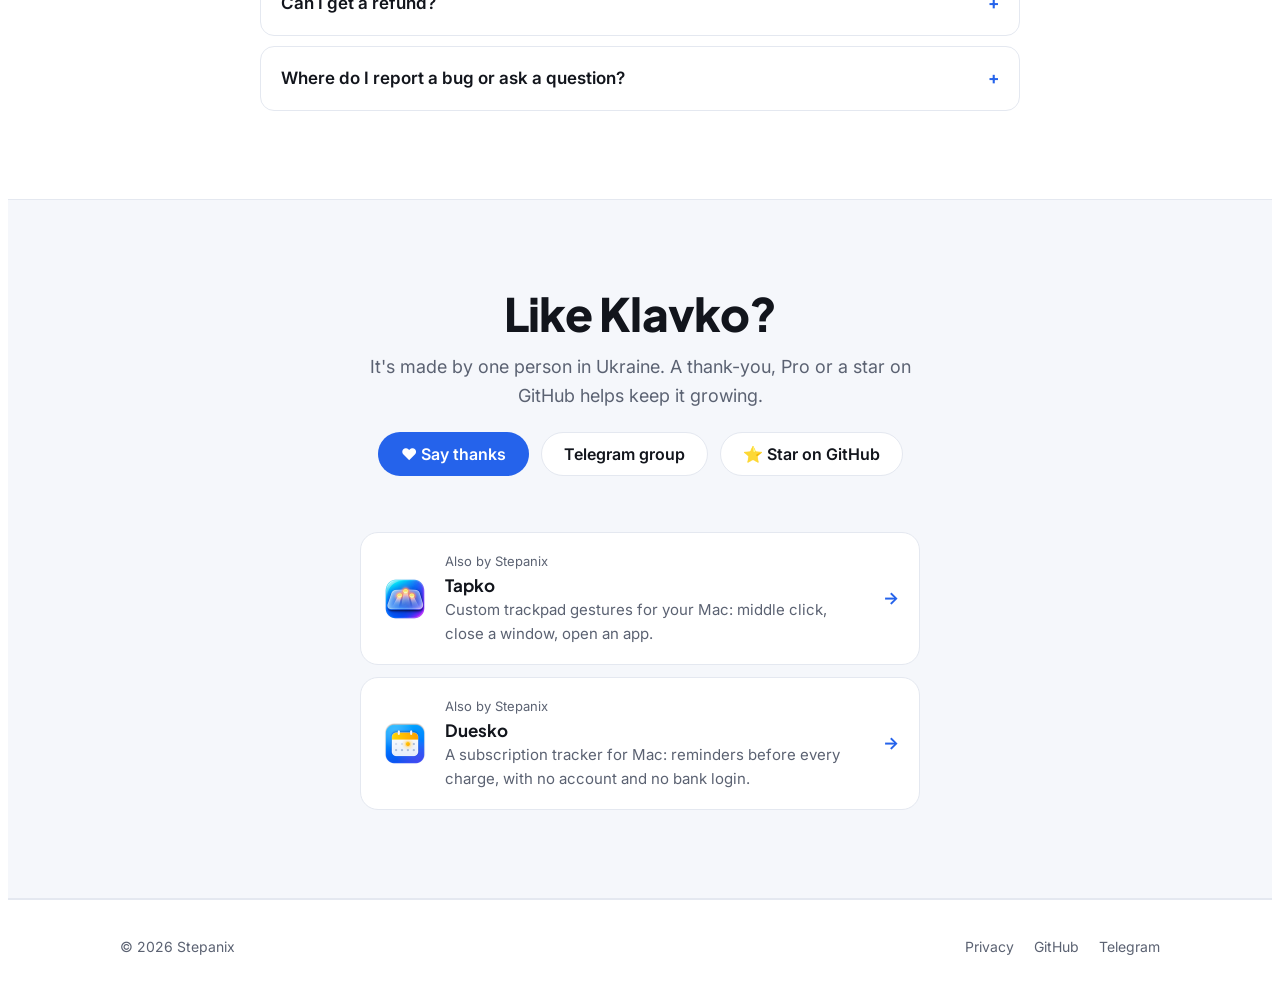
==== commit 0ea59a4e: "README and site: ask for a GitHub star (75 stars let Klavko into Homebrew's main catalog) Co-Authore" ====
--- a/docs/index.html
+++ b/docs/index.html
@@ -434,10 +434,11 @@
     <div class="wrap">
       <div class="center">
         <h2>Like Klavko?</h2>
-        <p>It's made by one person in Ukraine. A thank-you or Pro helps keep it growing.</p>
+        <p>It's made by one person in Ukraine. A thank-you, Pro or a star on GitHub helps keep it growing.</p>
         <div class="ctas">
           <a class="btn primary" href="https://send.monobank.ua/jar/2CKJVz8jam">❤️ Say thanks</a>
           <a class="btn" href="https://t.me/klavko">Telegram group</a>
+          <a class="btn" href="https://github.com/stepsergius/Klavko">⭐ Star on GitHub</a>
         </div>
       </div>
       <a class="also" href="https://tapko.stepanix.com/">
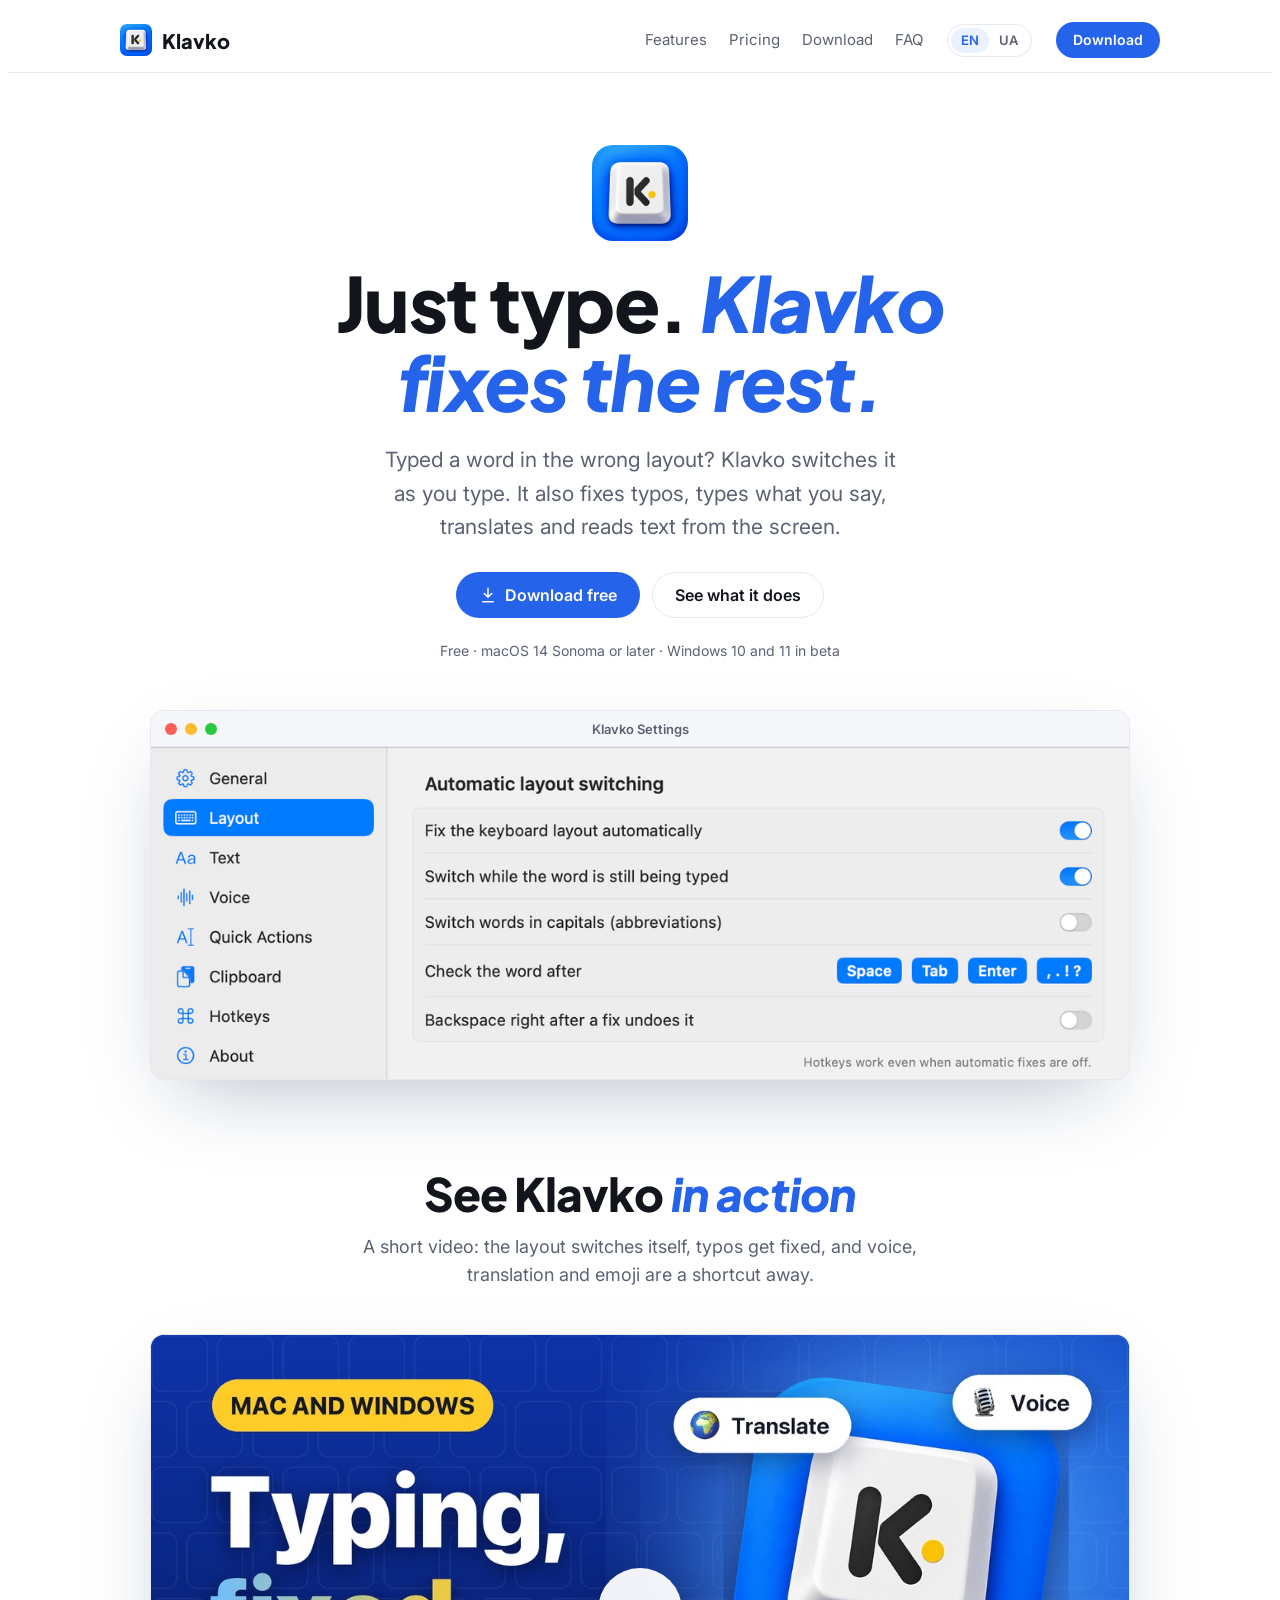
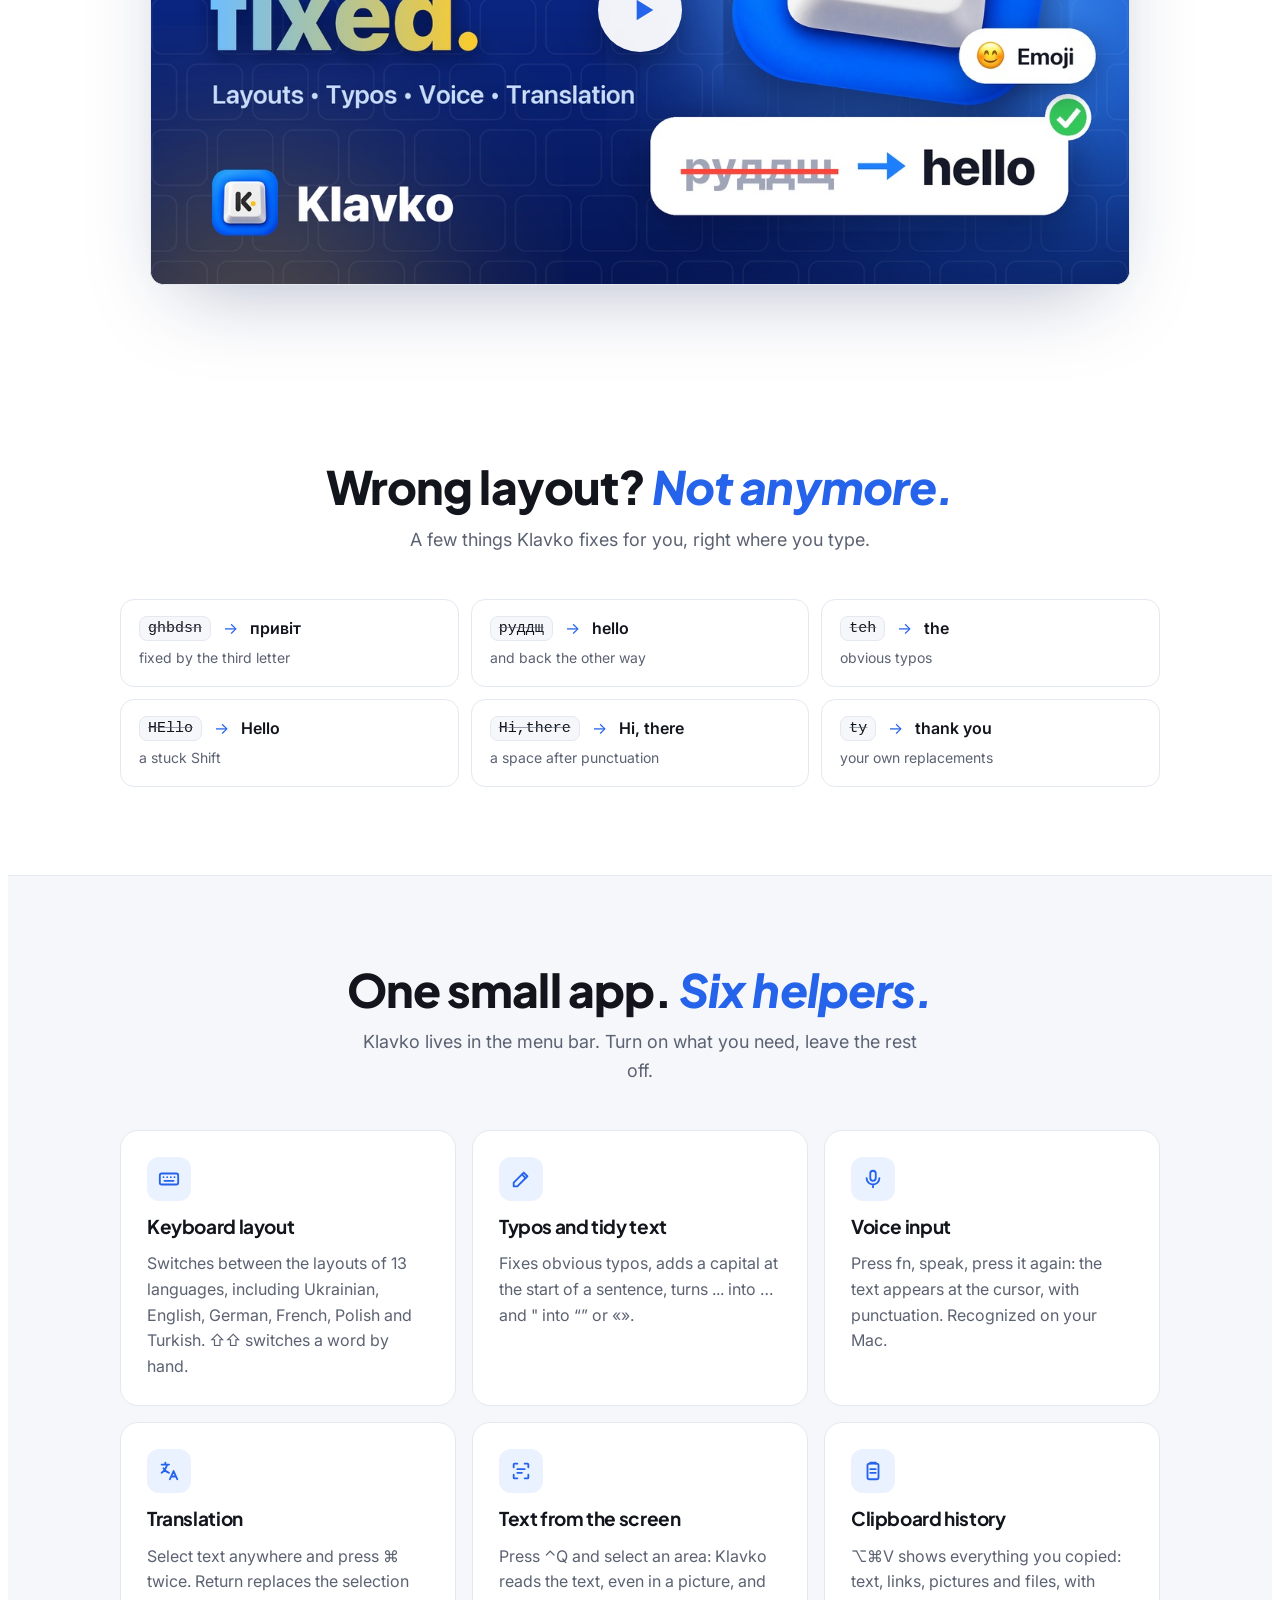
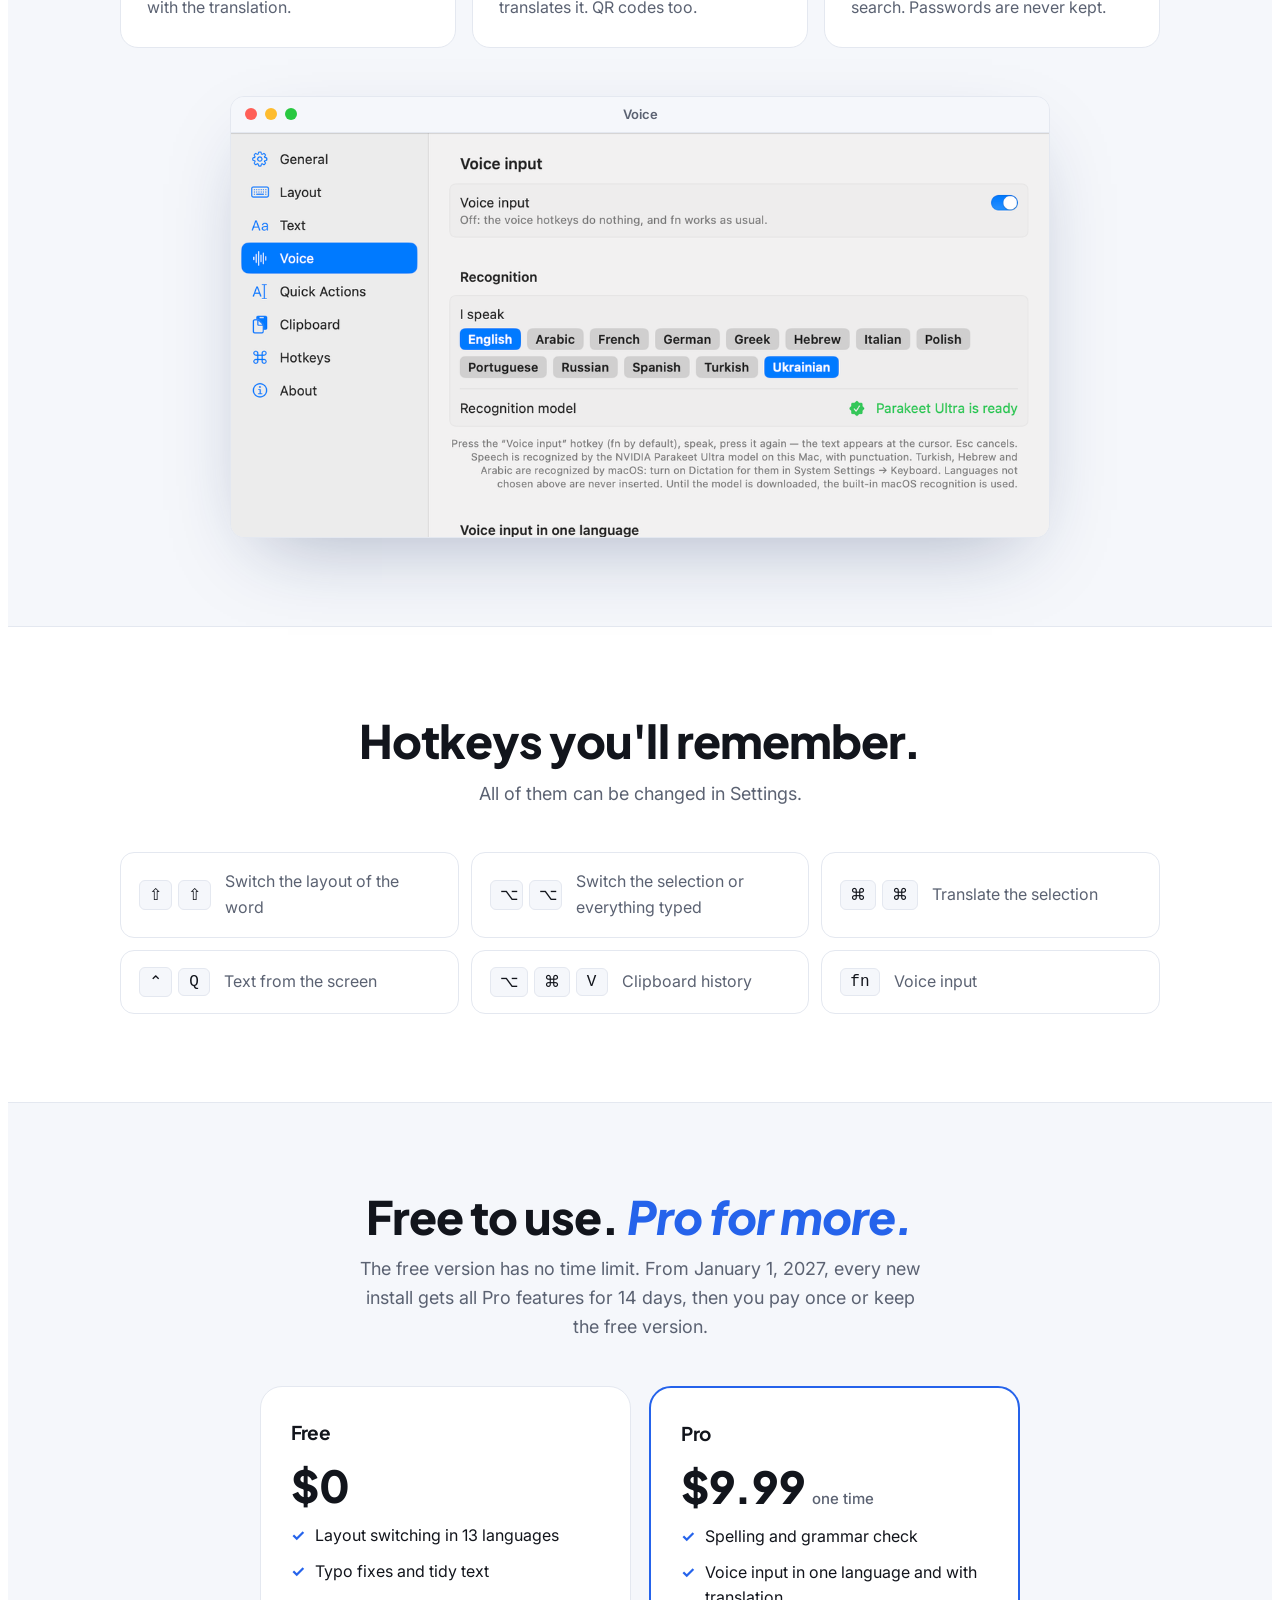
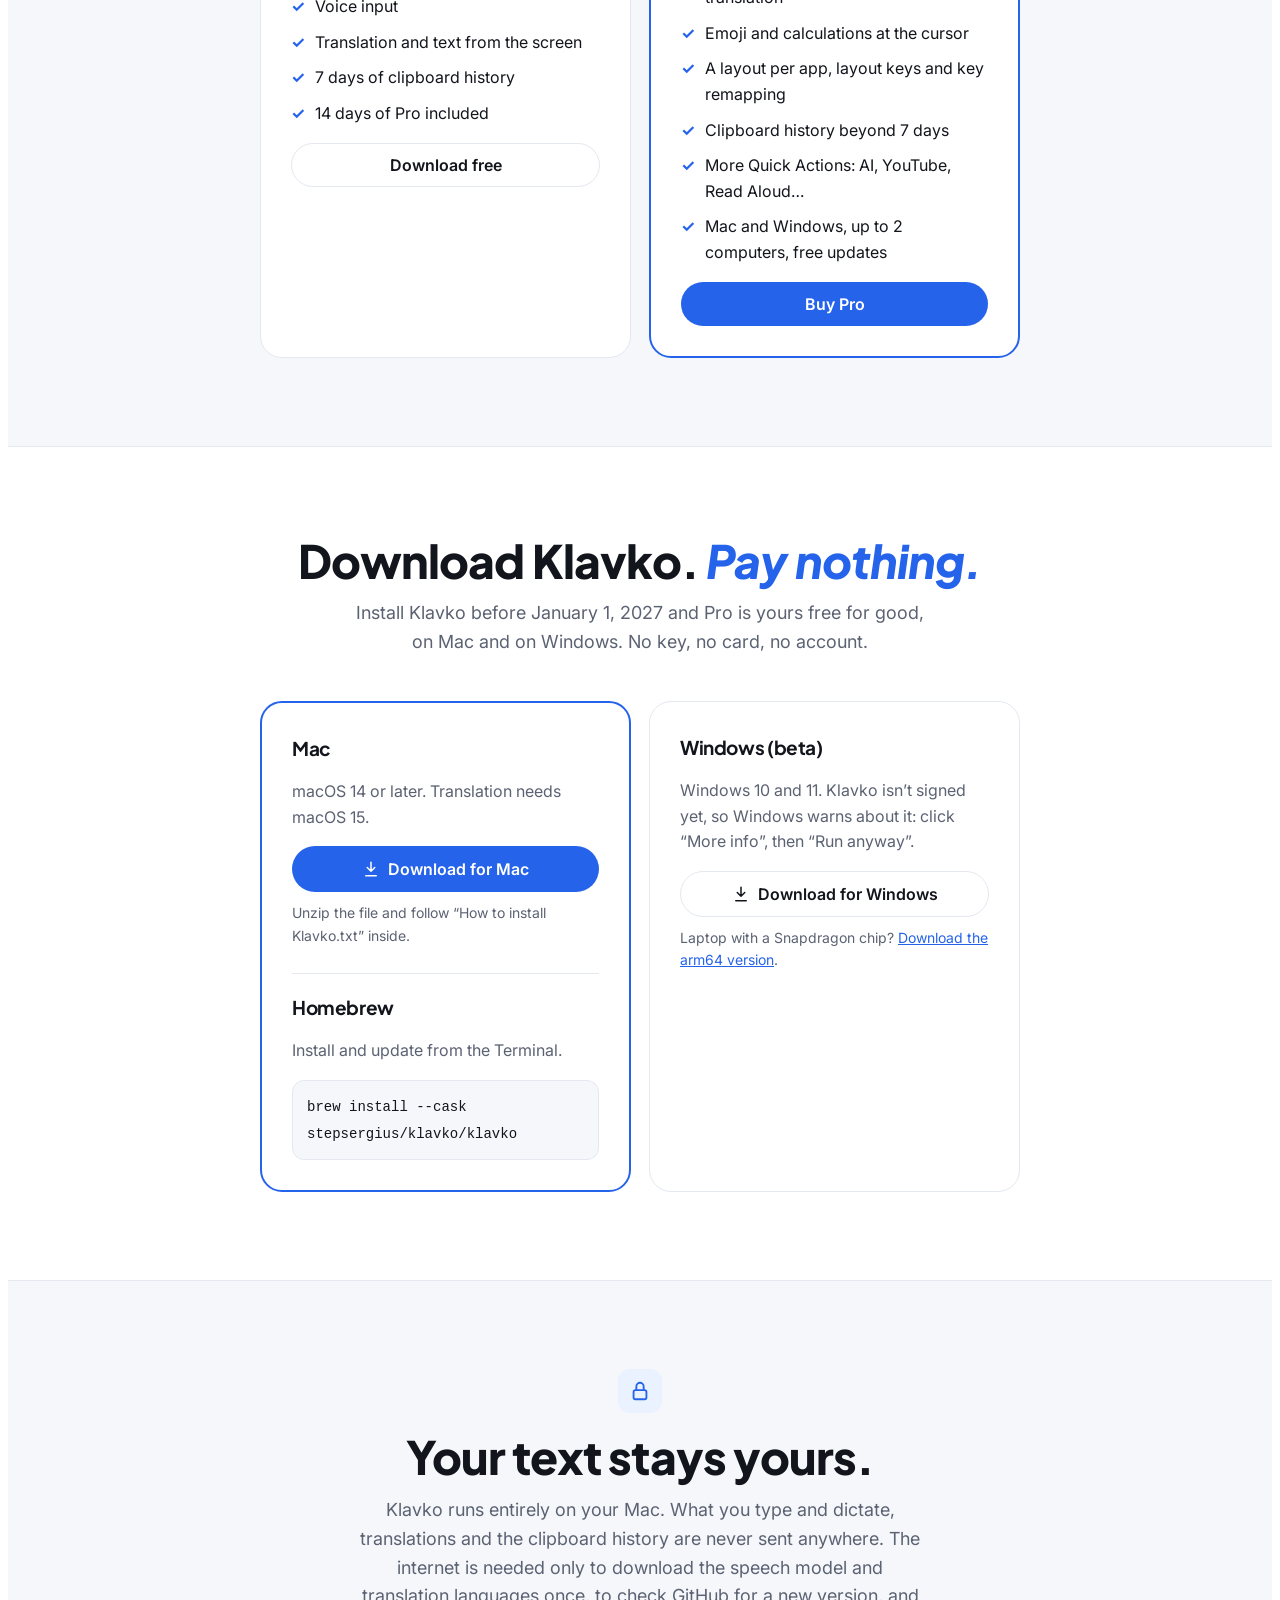
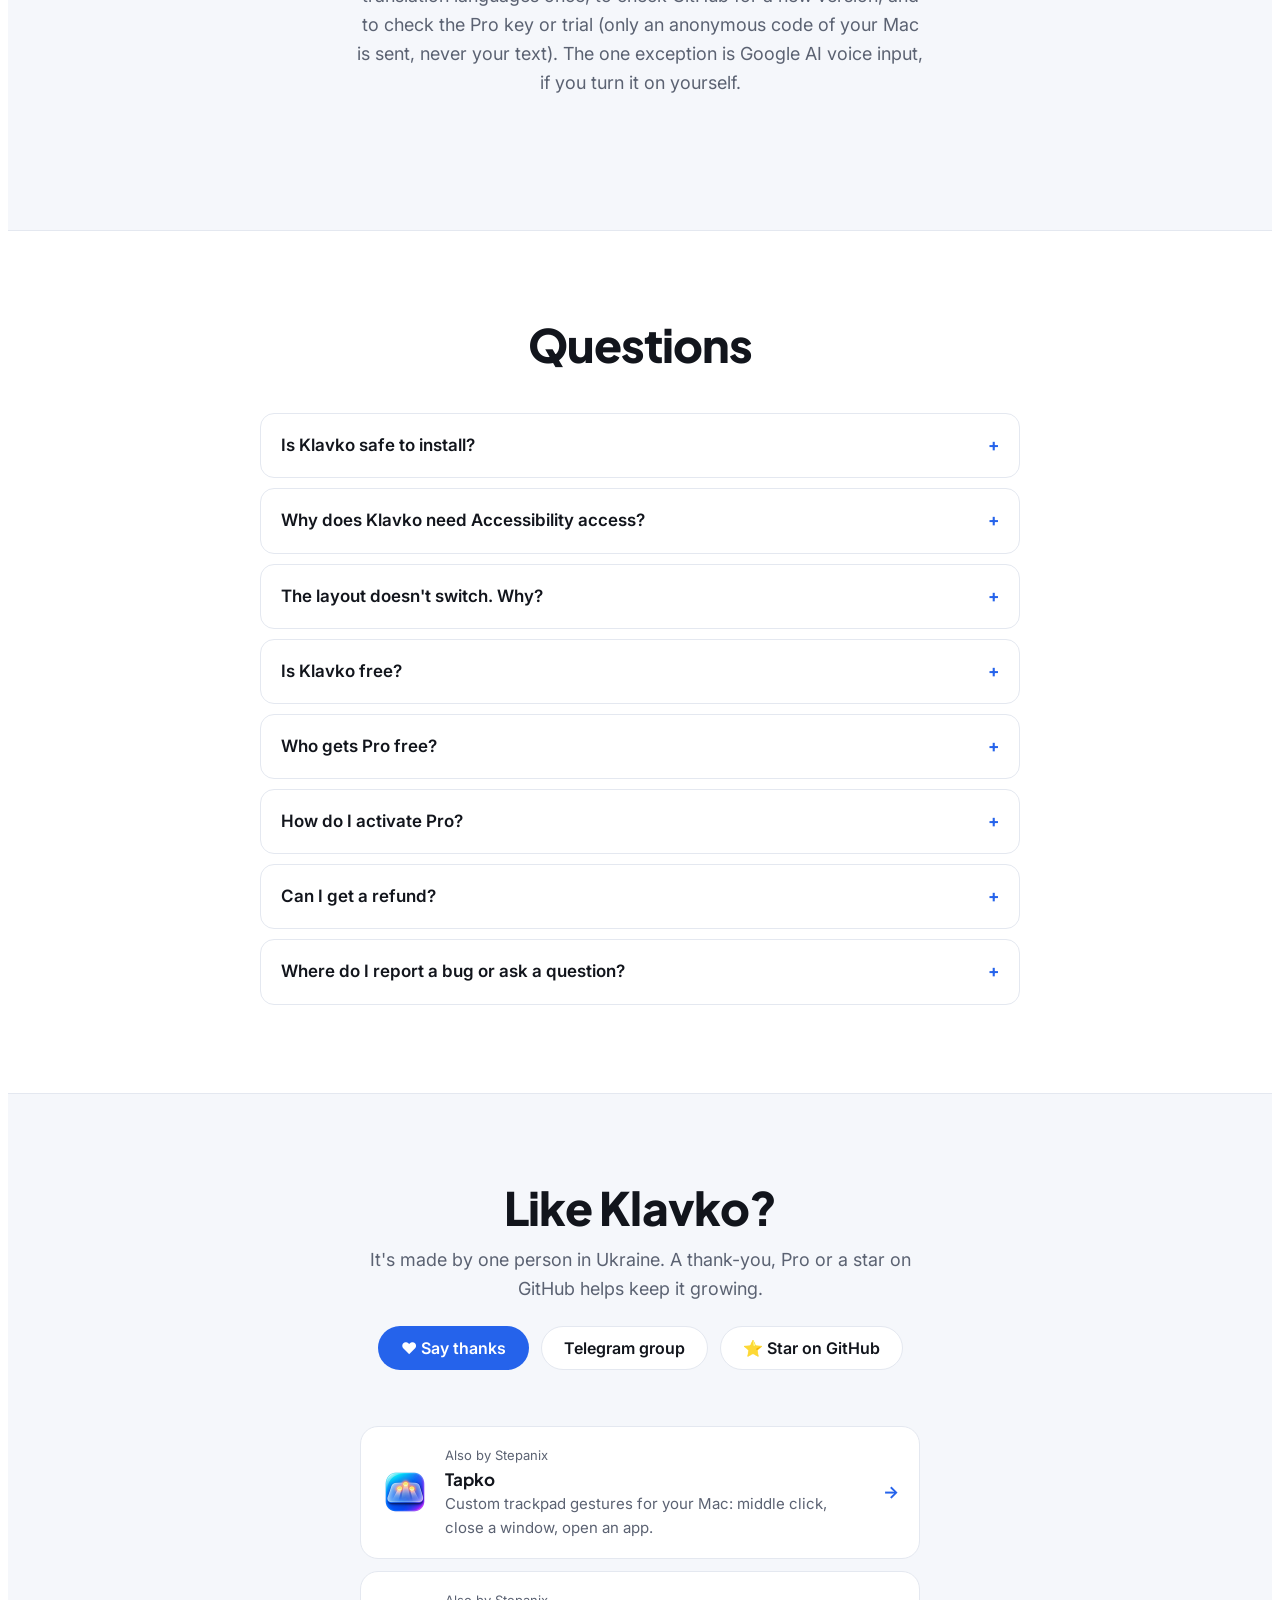
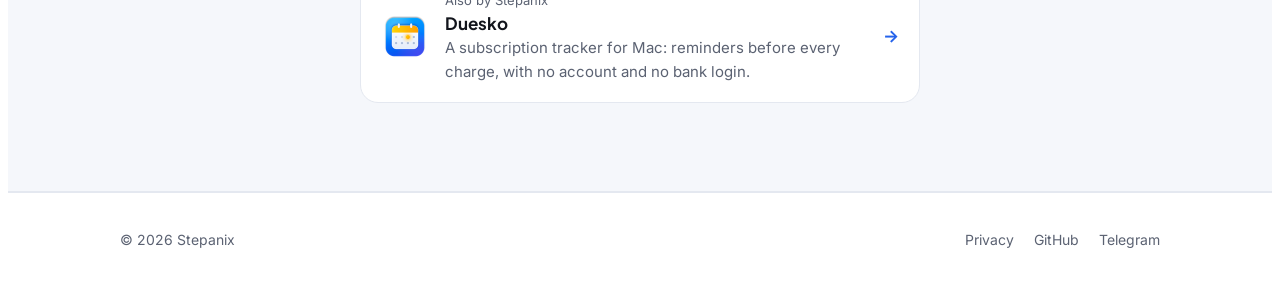
==== commit ecebb4f2: "Site: video about Klavko (YouTube, loads only when played) Co-Authored-By: Claude Opus 5.5 <noreply@" ====
--- a/docs/index.html
+++ b/docs/index.html
@@ -96,6 +96,13 @@
 .window .bar i:nth-child(1) { background: #ff5f57; } .window .bar i:nth-child(2) { background: #febc2e; } .window .bar i:nth-child(3) { background: #28c840; }
 .window .bar span { margin-inline: auto; font: 600 13px var(--body); color: var(--muted); padding-right: 60px; }
 .window picture, .window img { display: block; width: 100%; height: auto; }
+.video { position: relative; display: block; max-width: 980px; margin: 0 auto; aspect-ratio: 16 / 9; border-radius: 14px; overflow: hidden; border: 1px solid var(--line); background: #0b1020; box-shadow: 0 30px 80px -30px rgb(20 40 90 / 0.35); }
+.video img, .video iframe { position: absolute; inset: 0; width: 100%; height: 100%; border: 0; object-fit: cover; }
+.video .play { position: absolute; left: 50%; top: 50%; width: 84px; height: 84px; margin: -42px 0 0 -42px; border-radius: 50%; display: grid; place-items: center; background: rgb(255 255 255 / 0.94); color: #2563eb; box-shadow: 0 12px 40px -8px rgb(0 0 0 / 0.5); transition: transform .15s ease, background .15s ease; }
+.video .play svg { width: 38px; height: 38px; margin-left: 5px; fill: currentColor; }
+.video:hover .play, .video:focus-visible .play { transform: scale(1.08); background: #fff; }
+.video:focus-visible { outline: 3px solid var(--accent); outline-offset: 4px; }
+@media (max-width: 600px) { .video .play { width: 64px; height: 64px; margin: -32px 0 0 -32px; } .video .play svg { width: 28px; height: 28px; } }
 
 section { padding-block: 88px; }
 .center { text-align: center; display: grid; gap: 14px; justify-items: center; margin-bottom: 44px; }
@@ -257,6 +264,19 @@
       </picture>
     </div>
   </div>
+
+  <section id="video">
+    <div class="wrap">
+      <div class="center">
+        <h2>See Klavko <em class="hl">in action</em></h2>
+        <p>A short video: the layout switches itself, typos get fixed, and voice, translation and emoji are a shortcut away.</p>
+      </div>
+      <a class="video" href="https://www.youtube.com/watch?v=_7o3Q9F70mY" data-video="_7o3Q9F70mY" data-title="Klavko — the keyboard layout that switches itself" aria-label="Play the video about Klavko">
+        <img src="assets/video-en.jpg" alt="" width="1280" height="720" loading="lazy" decoding="async">
+        <span class="play" aria-hidden="true"><svg viewBox="0 0 24 24"><path d="M8 5.5v13l10.5-6.5z"/></svg></span>
+      </a>
+    </div>
+  </section>
 
   <section>
     <div class="wrap">
@@ -465,5 +485,24 @@
     </div>
   </div>
 </footer>
+<script>
+/* The video loads from YouTube (privacy-enhanced mode) only once it's played. */
+document.addEventListener("click", function (e) {
+  var link = e.target.closest && e.target.closest("a[data-video]");
+  if (!link || e.ctrlKey || e.metaKey || e.shiftKey || e.button) return;
+  e.preventDefault();
+  var frame = document.createElement("iframe");
+  frame.src = "https://www.youtube-nocookie.com/embed/" + link.dataset.video + "?autoplay=1&rel=0&playsinline=1";
+  frame.title = link.dataset.title;
+  frame.allow = "autoplay; encrypted-media; picture-in-picture; fullscreen";
+  frame.allowFullscreen = true;
+  frame.referrerPolicy = "strict-origin-when-cross-origin";
+  var box = document.createElement("div");
+  box.className = "video";
+  box.appendChild(frame);
+  link.replaceWith(box);
+  frame.focus();
+});
+</script>
 </body>
 </html>
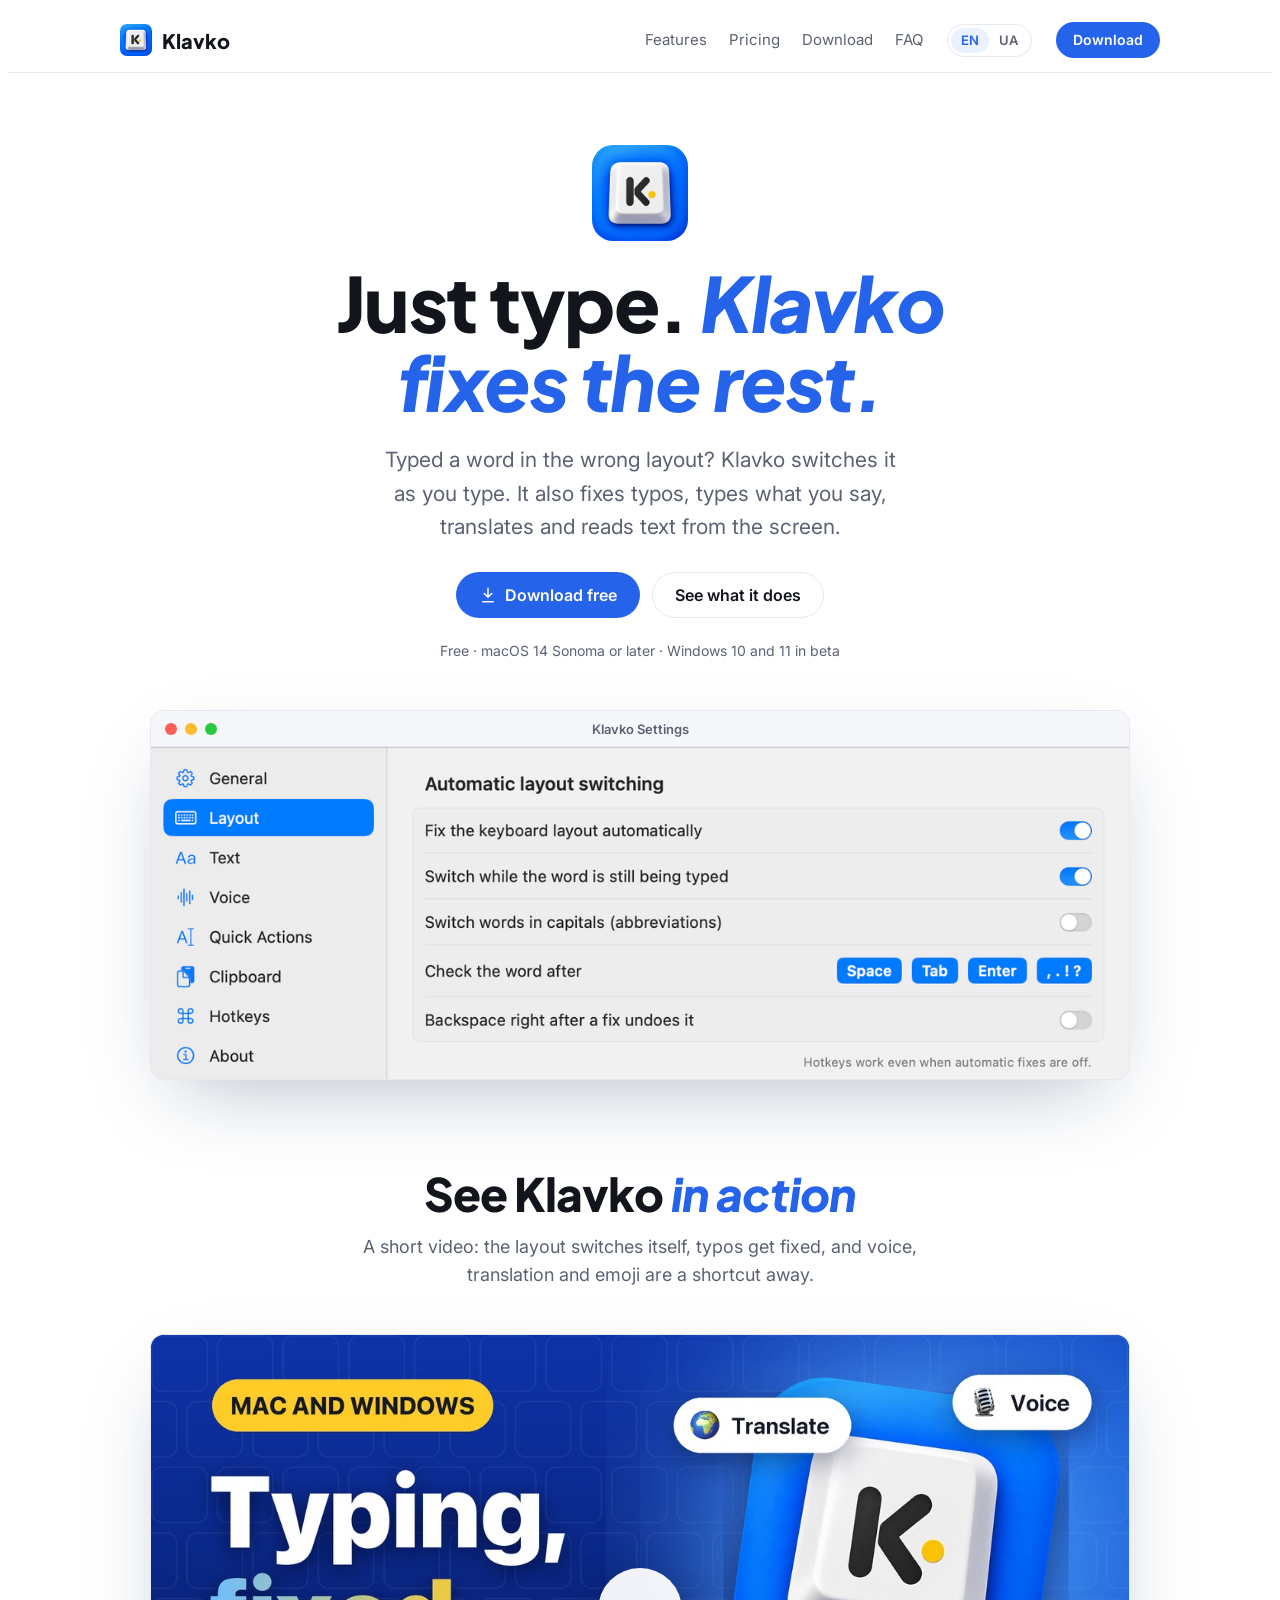
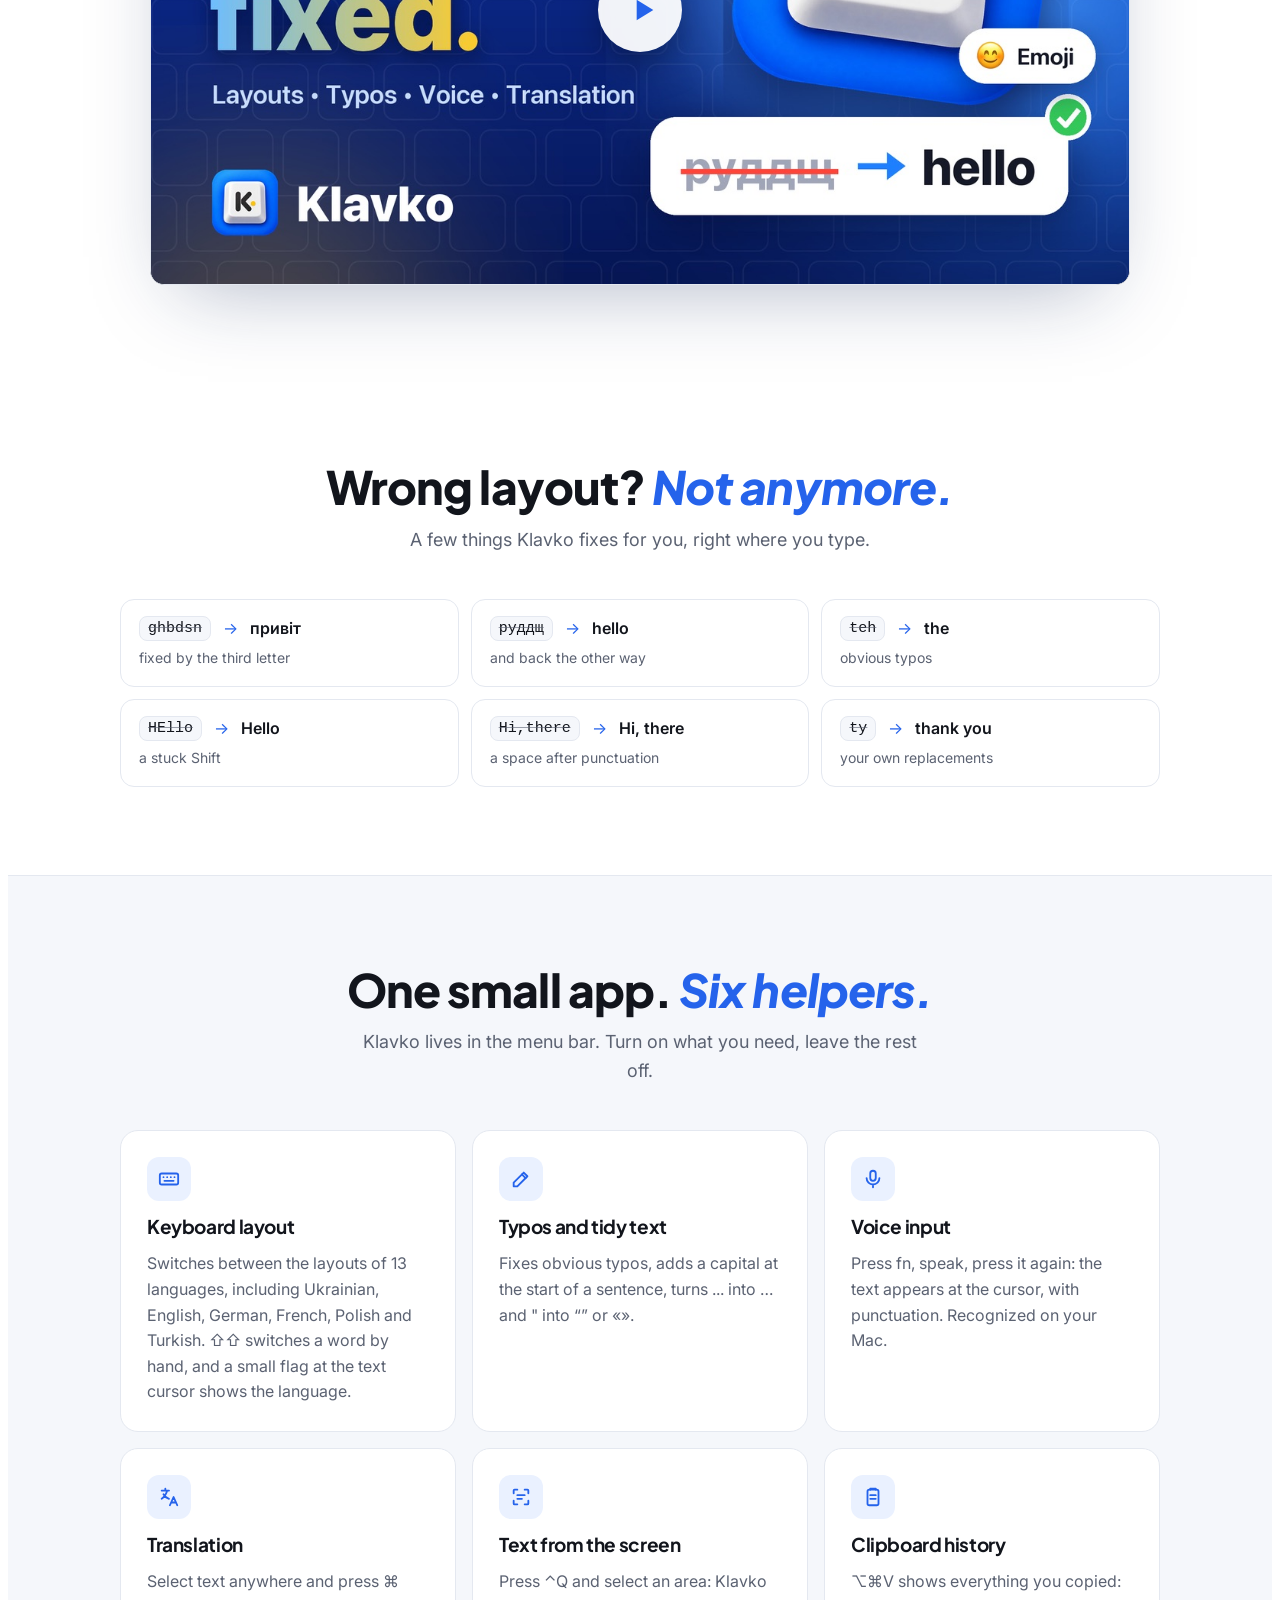
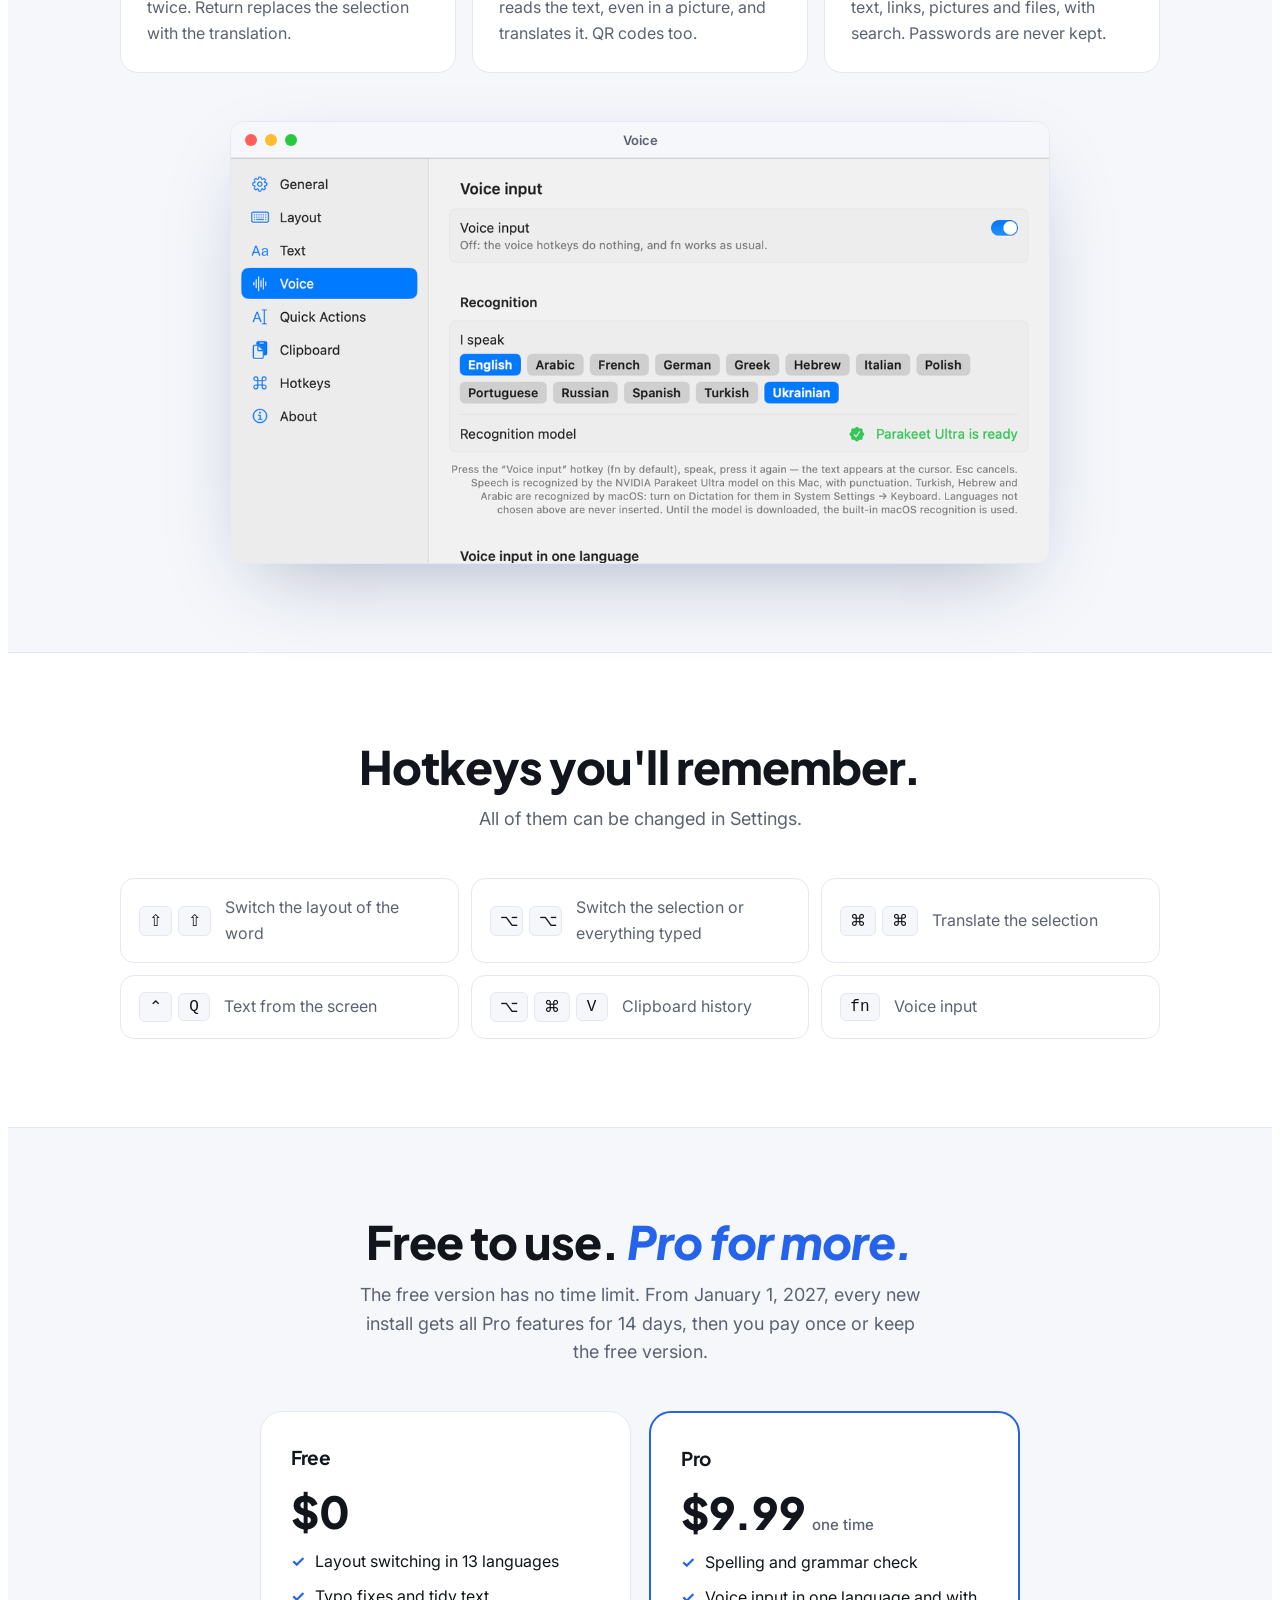
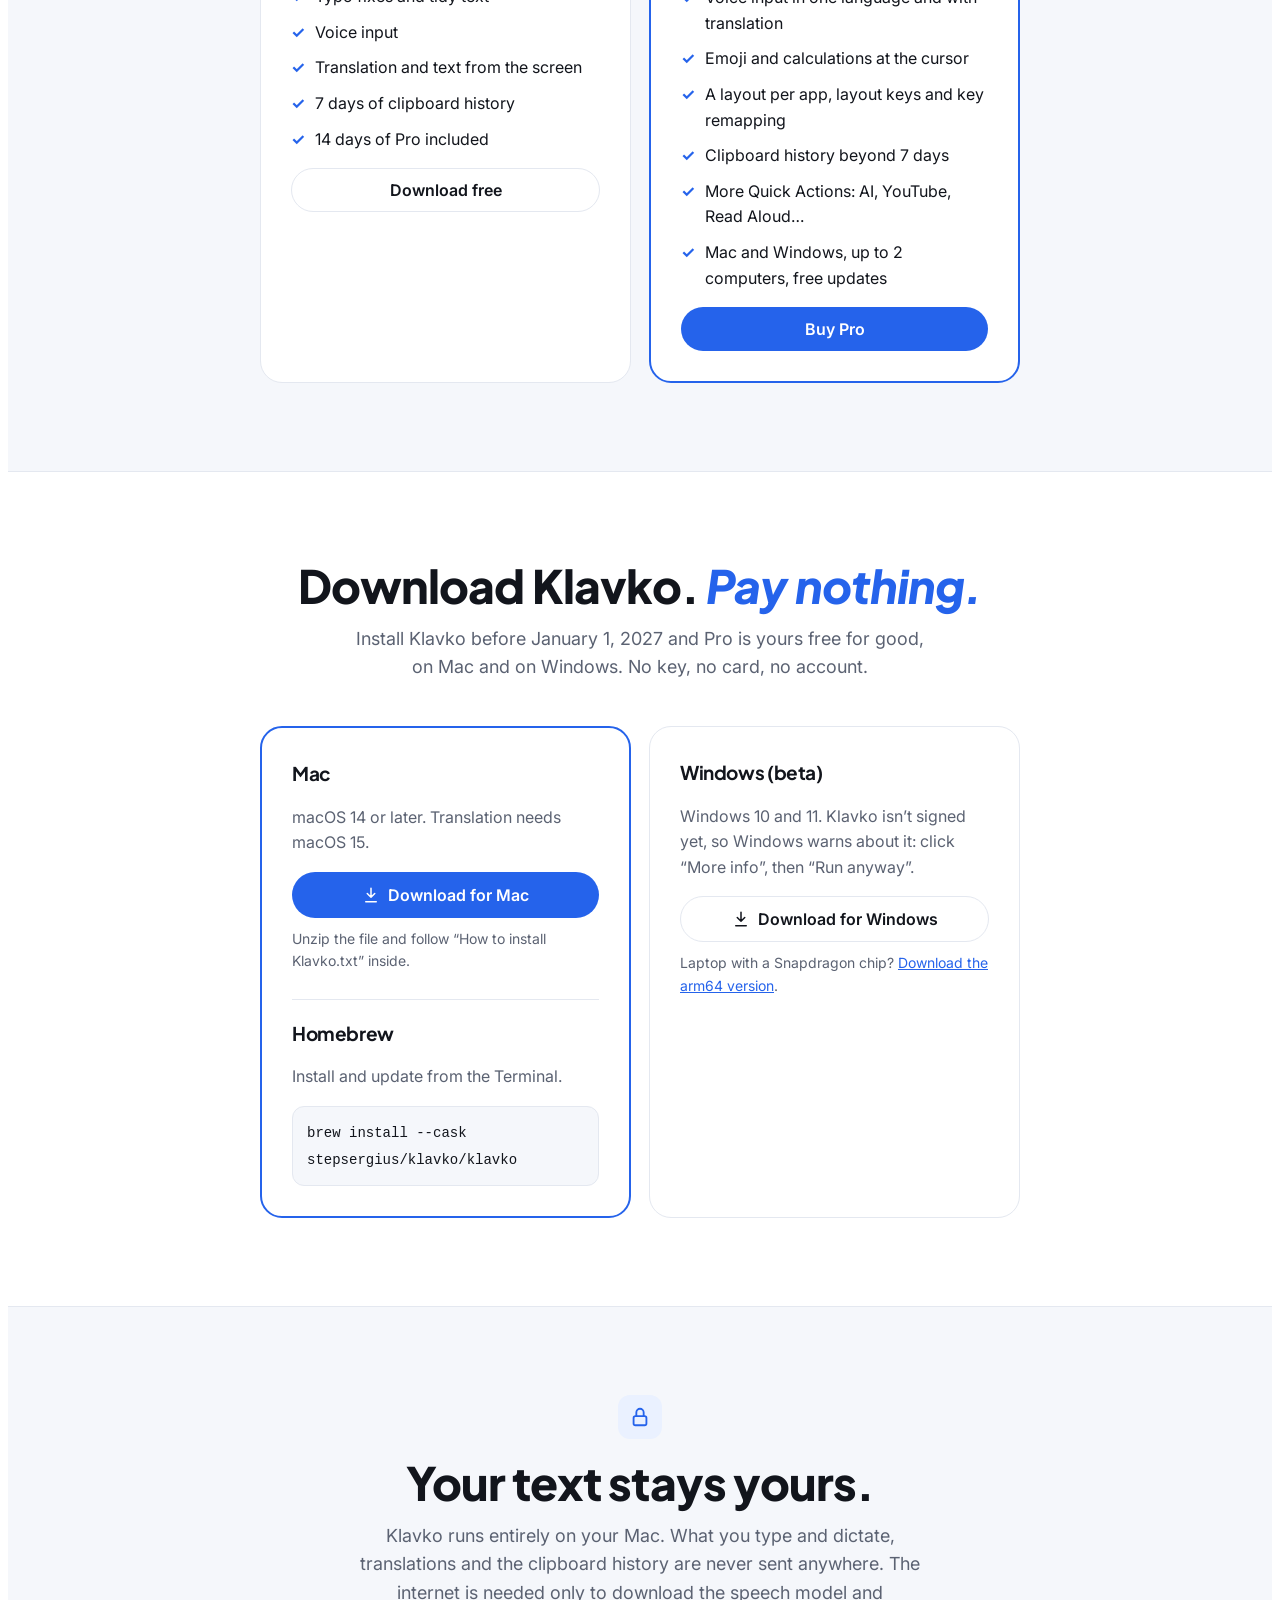
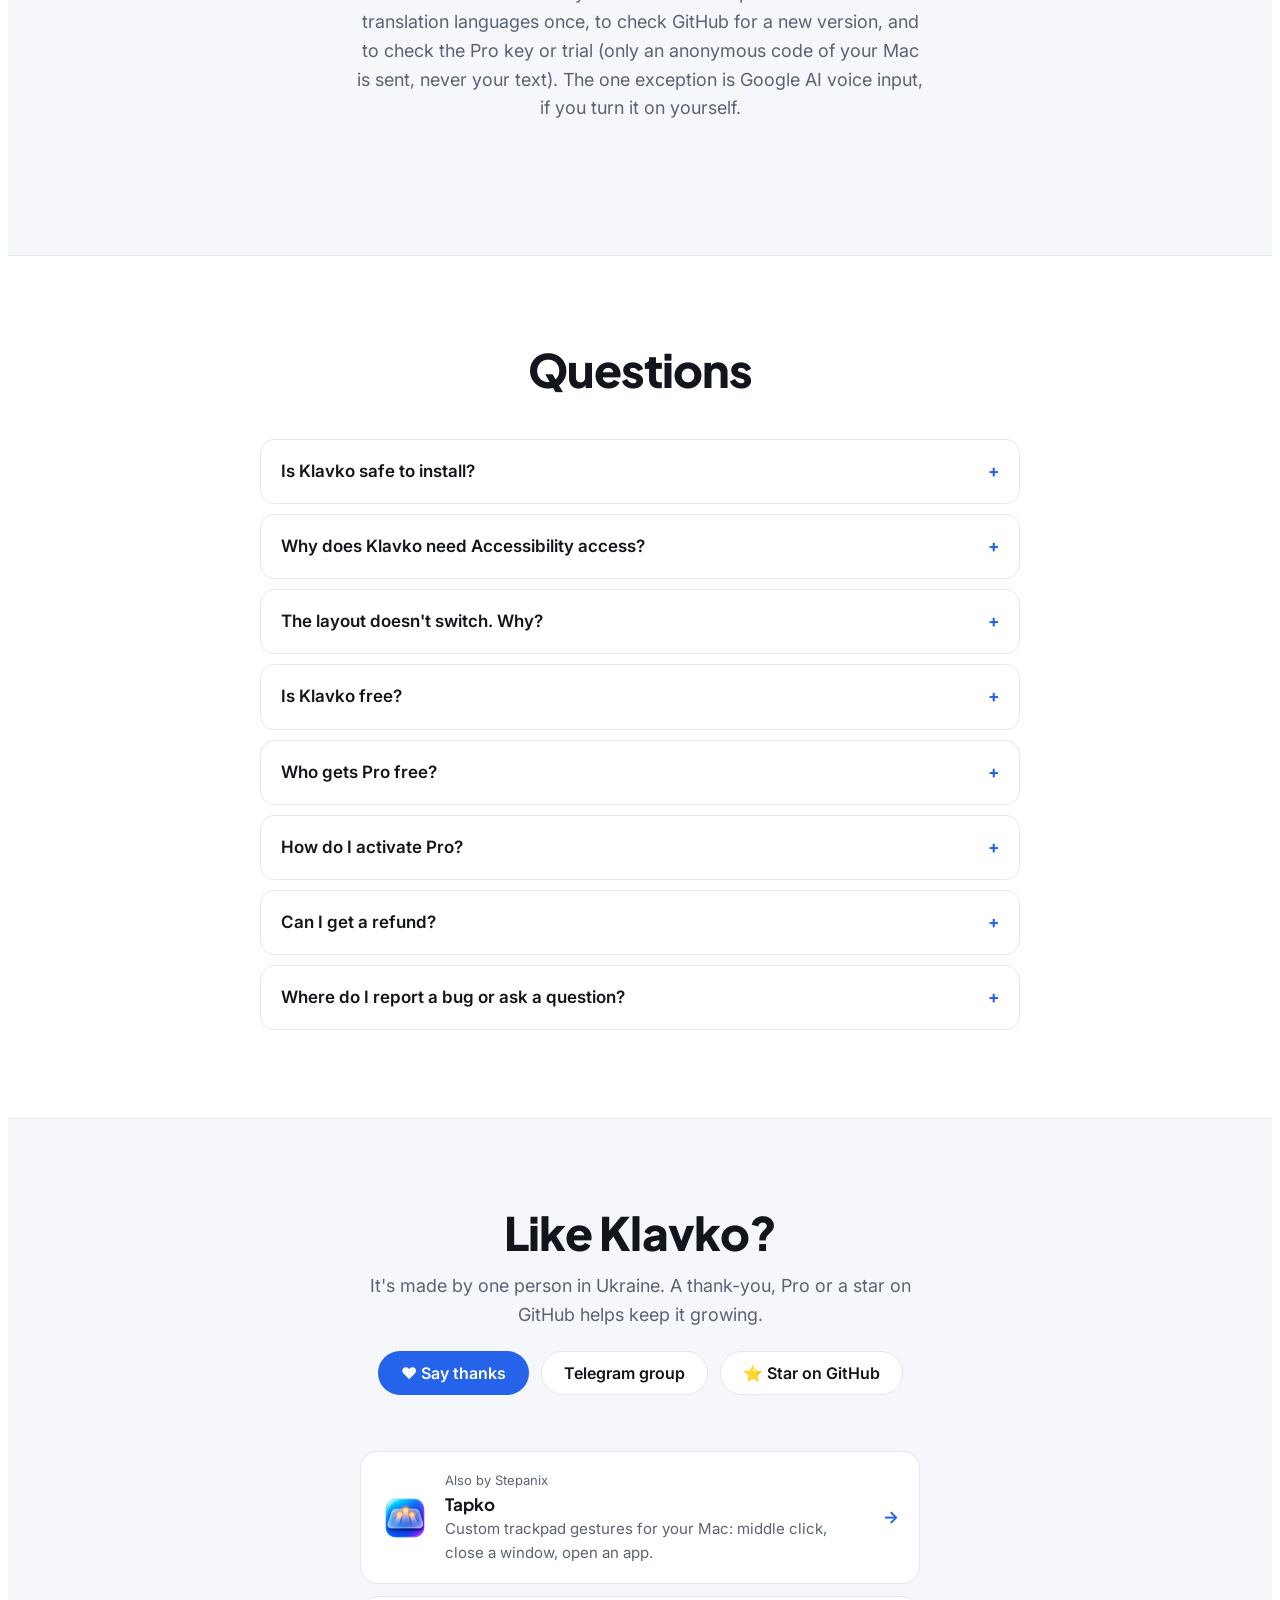
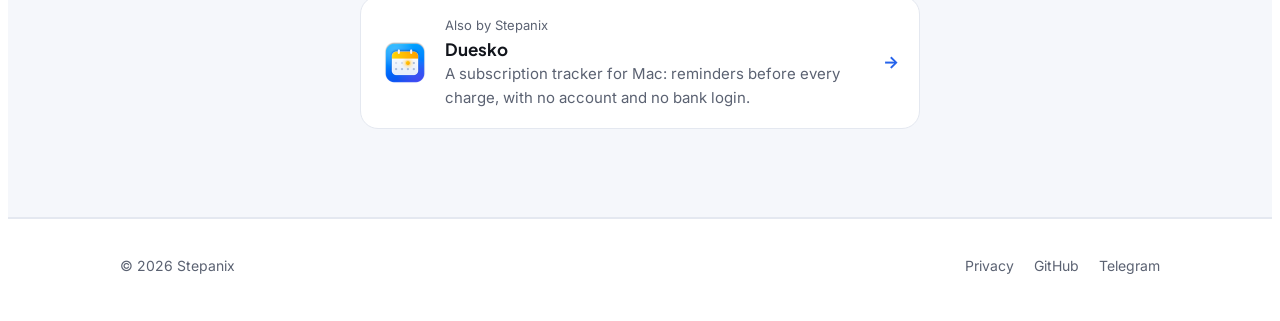
==== commit 593d075d: "Klavko 1.3.0: README, install guides and site describe the language flag, spelling, Quick Actions an" ====
--- a/docs/index.html
+++ b/docs/index.html
@@ -302,7 +302,7 @@
         <p>Klavko lives in the menu bar. Turn on what you need, leave the rest off.</p>
       </div>
       <div class="grid">
-        <div class="card"><span class="badge"><svg viewBox="0 0 24 24" fill="none" stroke="currentColor" stroke-width="2" stroke-linecap="round" stroke-linejoin="round" aria-hidden="true"><rect x="2" y="6" width="20" height="12" rx="2"/><path d="M6 10h.01M10 10h.01M14 10h.01M18 10h.01M7 14h10"/></svg></span><h3>Keyboard layout</h3><p>Switches between the layouts of 13 languages, including Ukrainian, English, German, French, Polish and Turkish. ⇧⇧ switches a word by hand.</p></div>
+        <div class="card"><span class="badge"><svg viewBox="0 0 24 24" fill="none" stroke="currentColor" stroke-width="2" stroke-linecap="round" stroke-linejoin="round" aria-hidden="true"><rect x="2" y="6" width="20" height="12" rx="2"/><path d="M6 10h.01M10 10h.01M14 10h.01M18 10h.01M7 14h10"/></svg></span><h3>Keyboard layout</h3><p>Switches between the layouts of 13 languages, including Ukrainian, English, German, French, Polish and Turkish. ⇧⇧ switches a word by hand, and a small flag at the text cursor shows the language.</p></div>
         <div class="card"><span class="badge"><svg viewBox="0 0 24 24" fill="none" stroke="currentColor" stroke-width="2" stroke-linecap="round" stroke-linejoin="round" aria-hidden="true"><path d="M4 20h4L19 9l-4-4L4 16z"/><path d="M13 7l4 4"/></svg></span><h3>Typos and tidy text</h3><p>Fixes obvious typos, adds a capital at the start of a sentence, turns ... into … and &quot; into “” or «».</p></div>
         <div class="card"><span class="badge"><svg viewBox="0 0 24 24" fill="none" stroke="currentColor" stroke-width="2" stroke-linecap="round" stroke-linejoin="round" aria-hidden="true"><rect x="9" y="3" width="6" height="11" rx="3"/><path d="M5 11a7 7 0 0 0 14 0M12 18v3"/></svg></span><h3>Voice input</h3><p>Press fn, speak, press it again: the text appears at the cursor, with punctuation. Recognized on your Mac.</p></div>
         <div class="card"><span class="badge"><svg viewBox="0 0 24 24" fill="none" stroke="currentColor" stroke-width="2" stroke-linecap="round" stroke-linejoin="round" aria-hidden="true"><path d="M4 5h8M8 3v2m2 0c-1 4-3 7-6 9m2-5c1 2 3 4 6 5"/><path d="M13 21l4-9 4 9m-6.5-3h5"/></svg></span><h3>Translation</h3><p>Select text anywhere and press ⌘ twice. Return replaces the selection with the translation.</p></div>
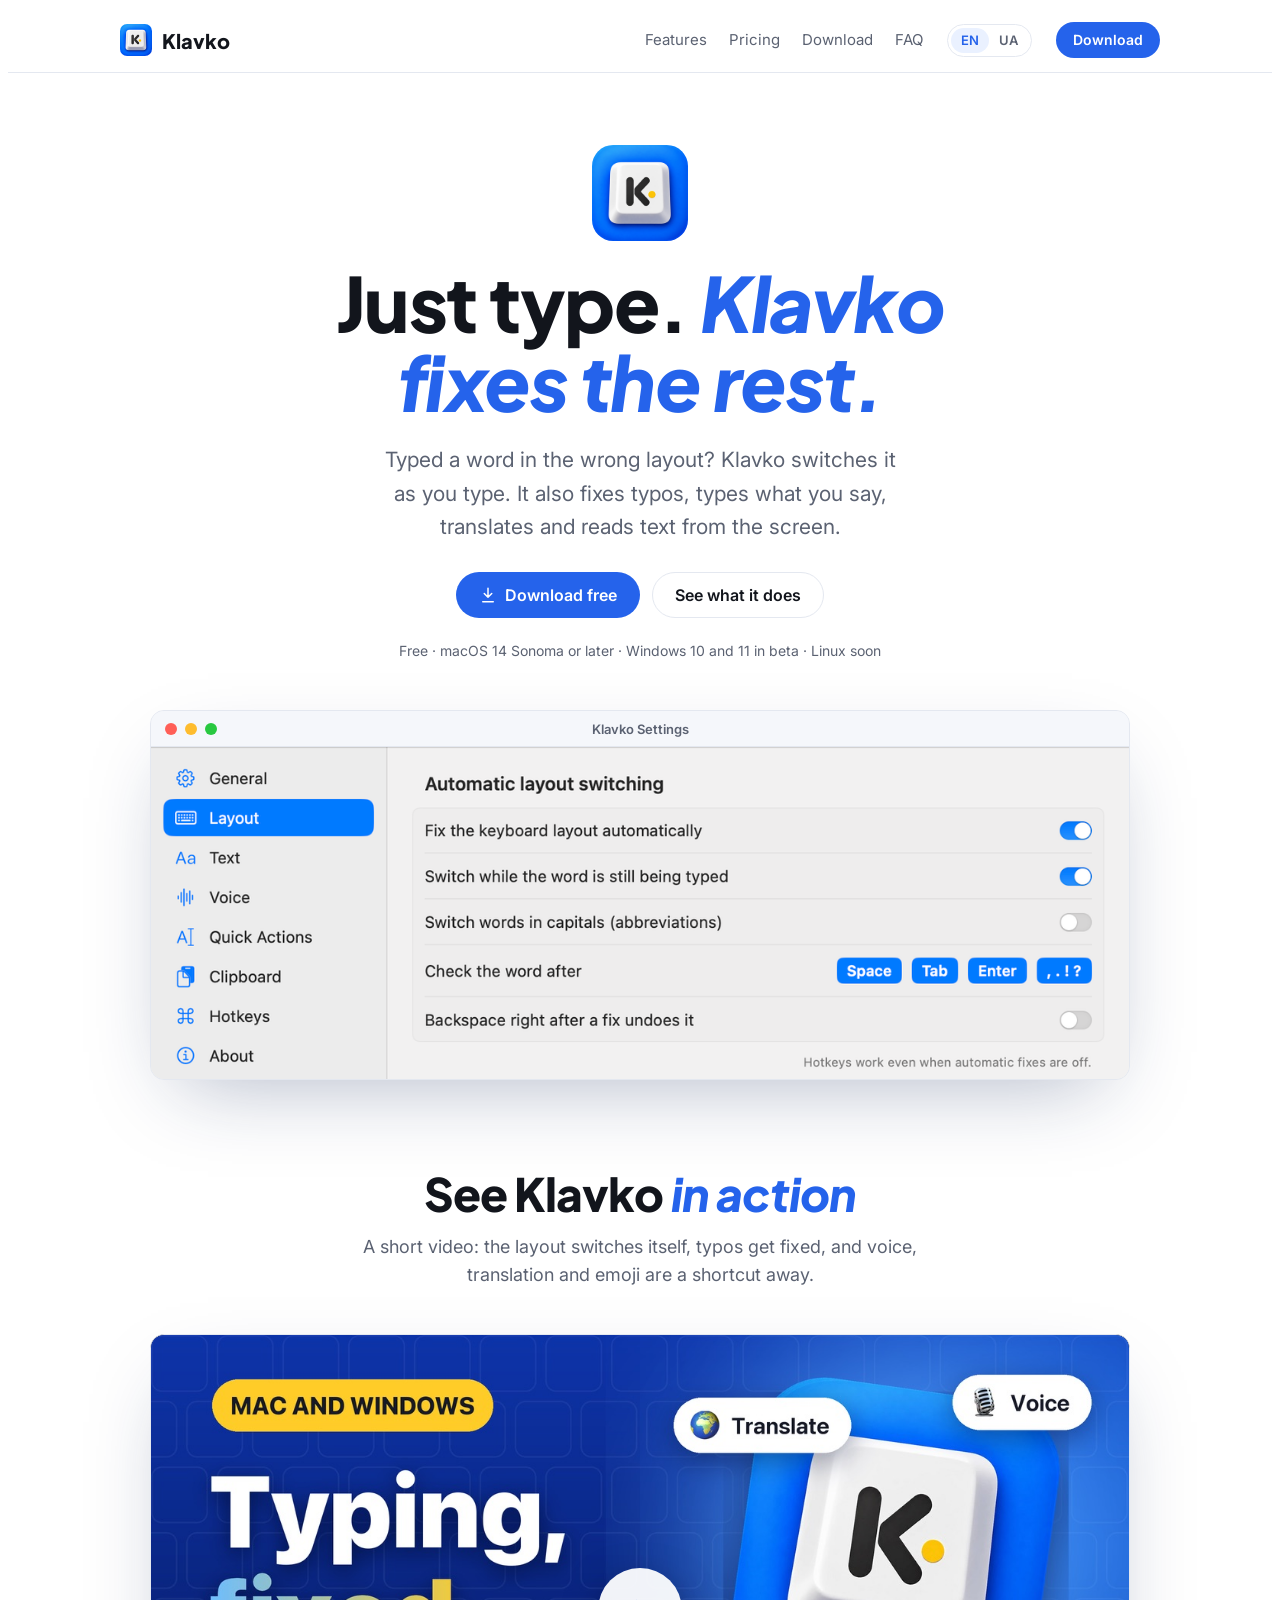
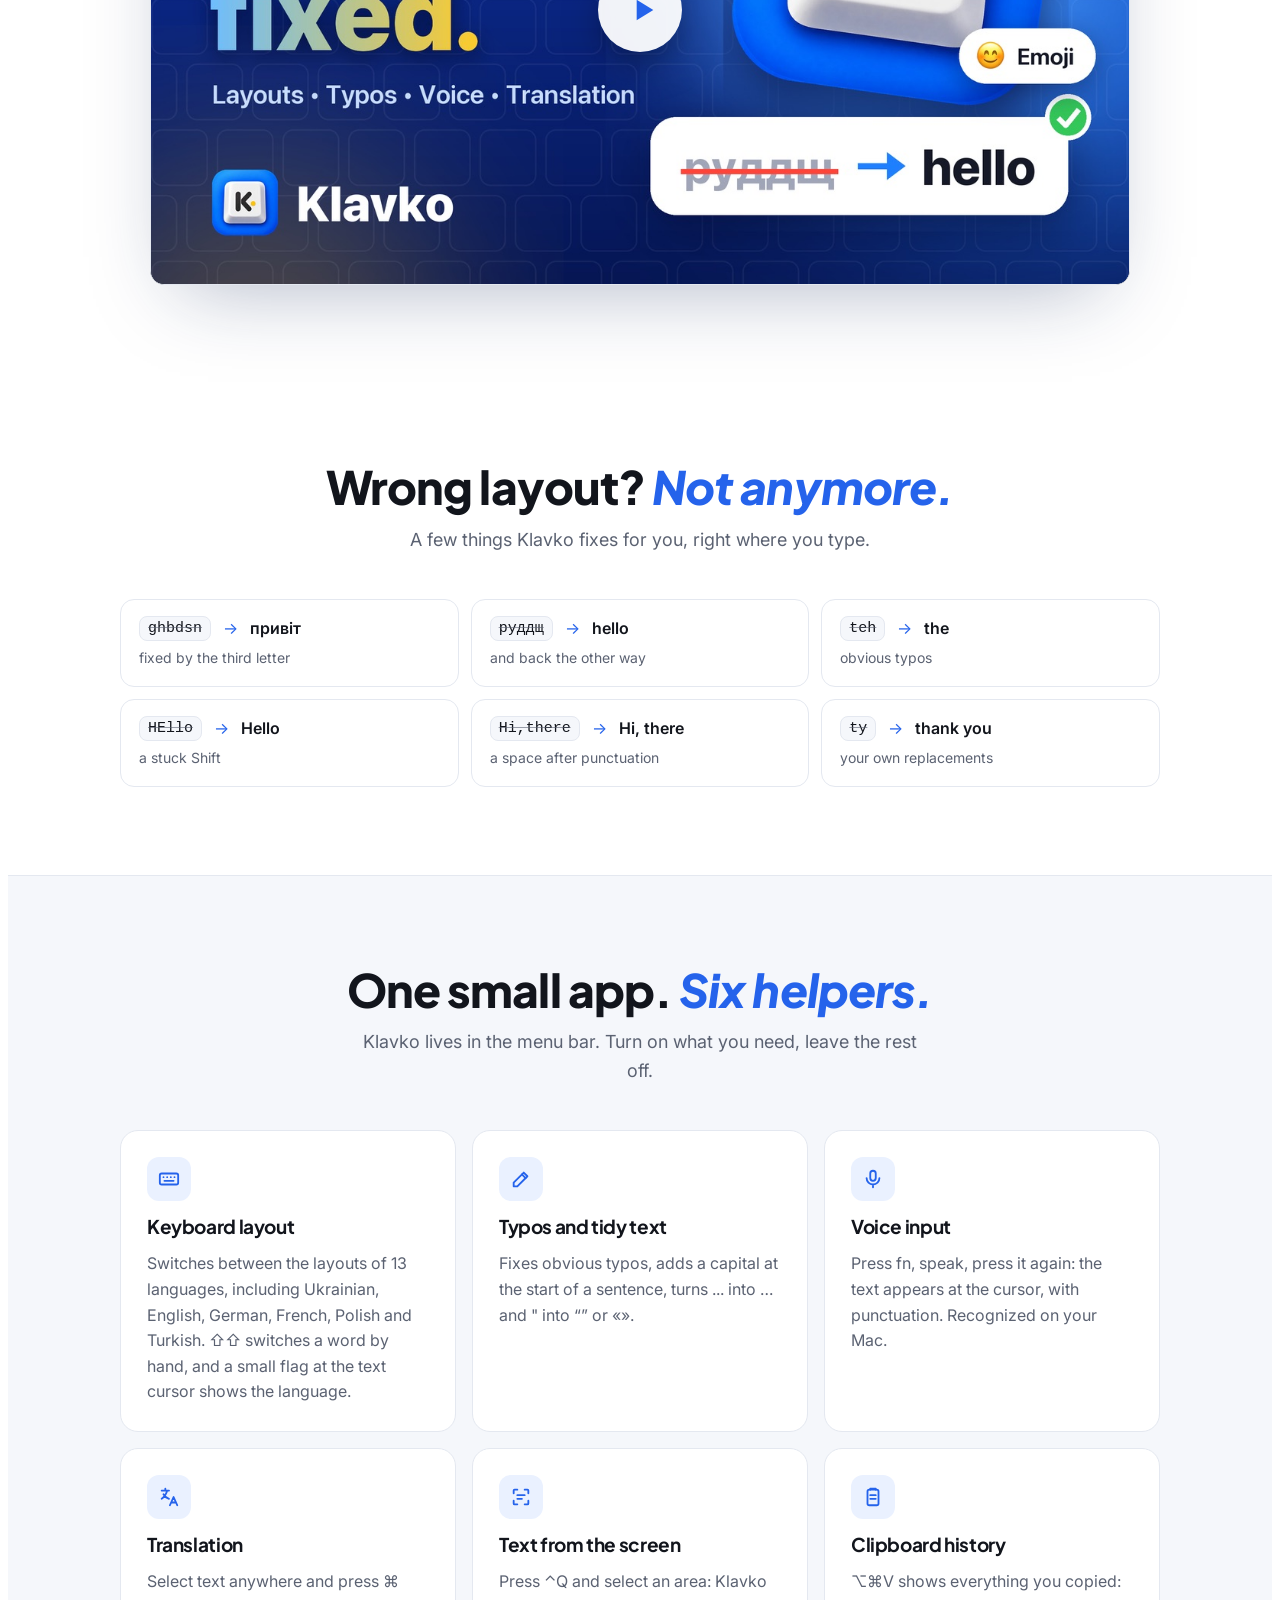
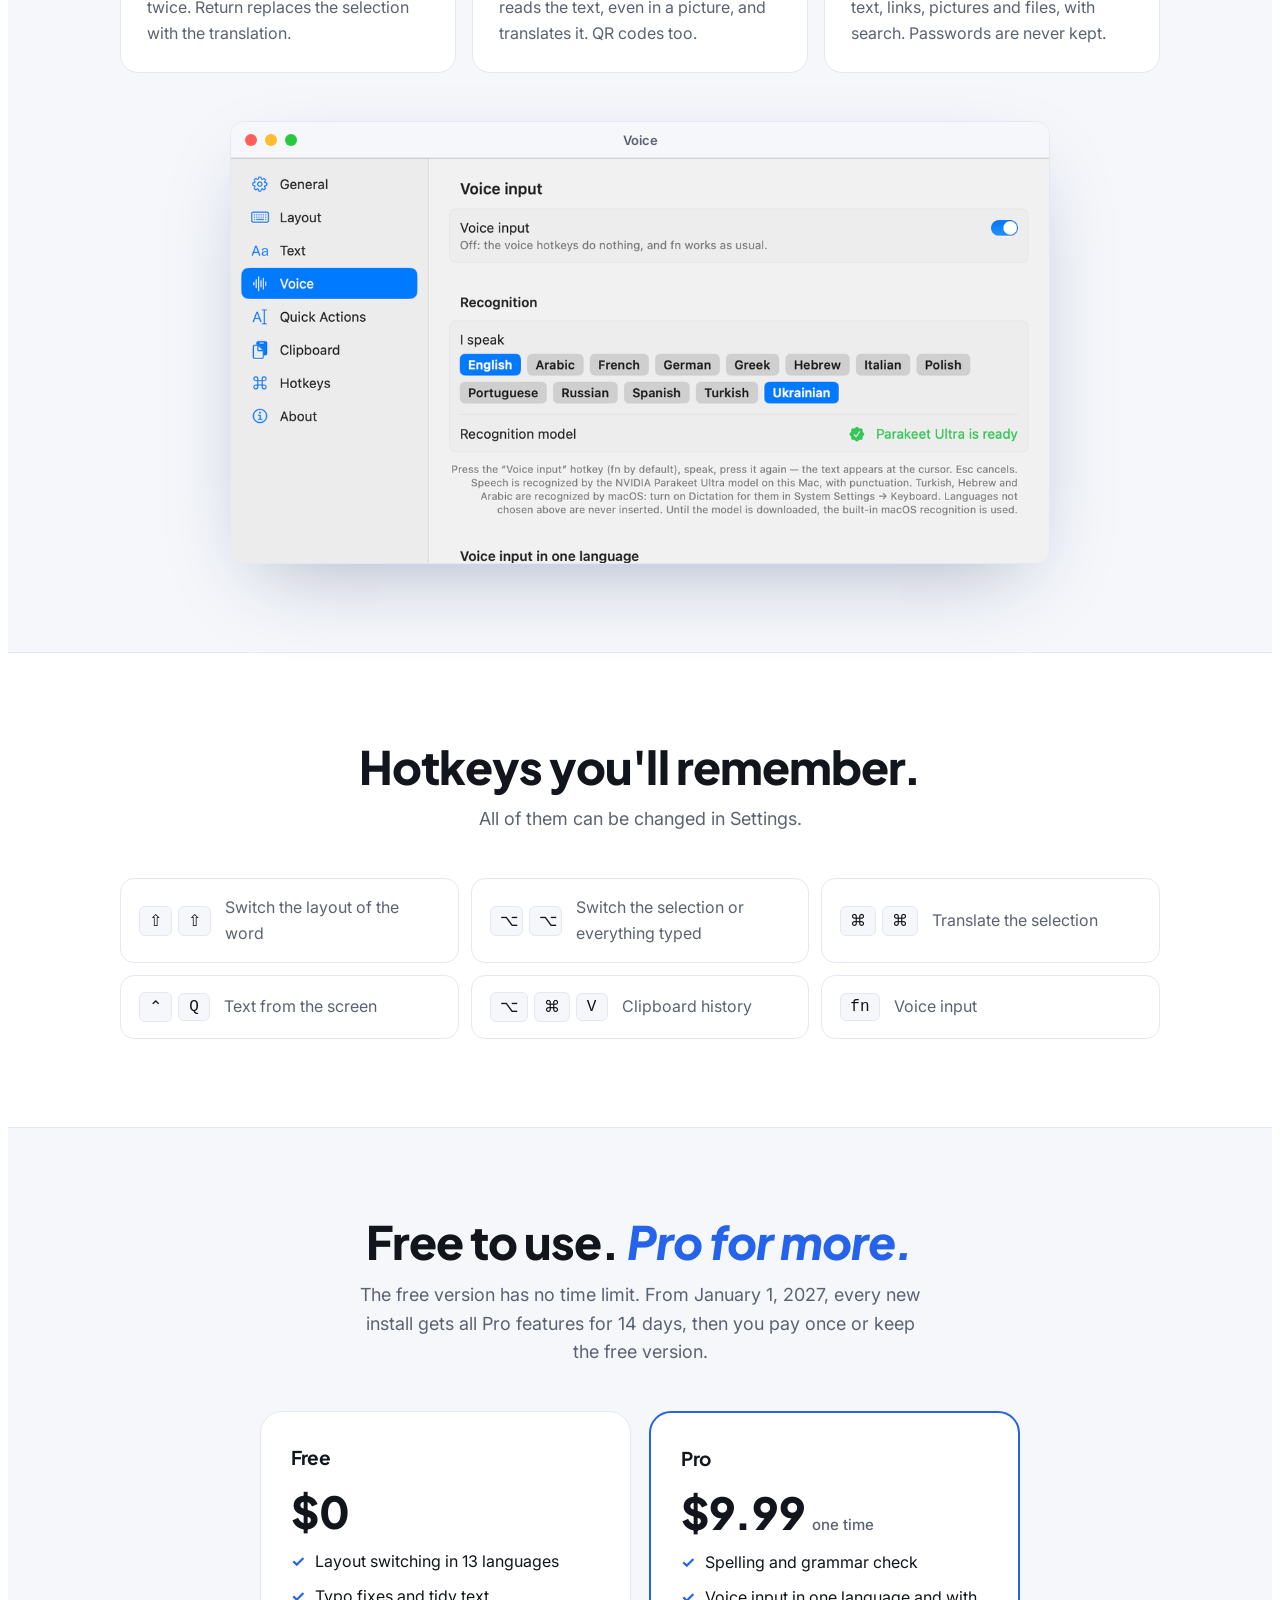
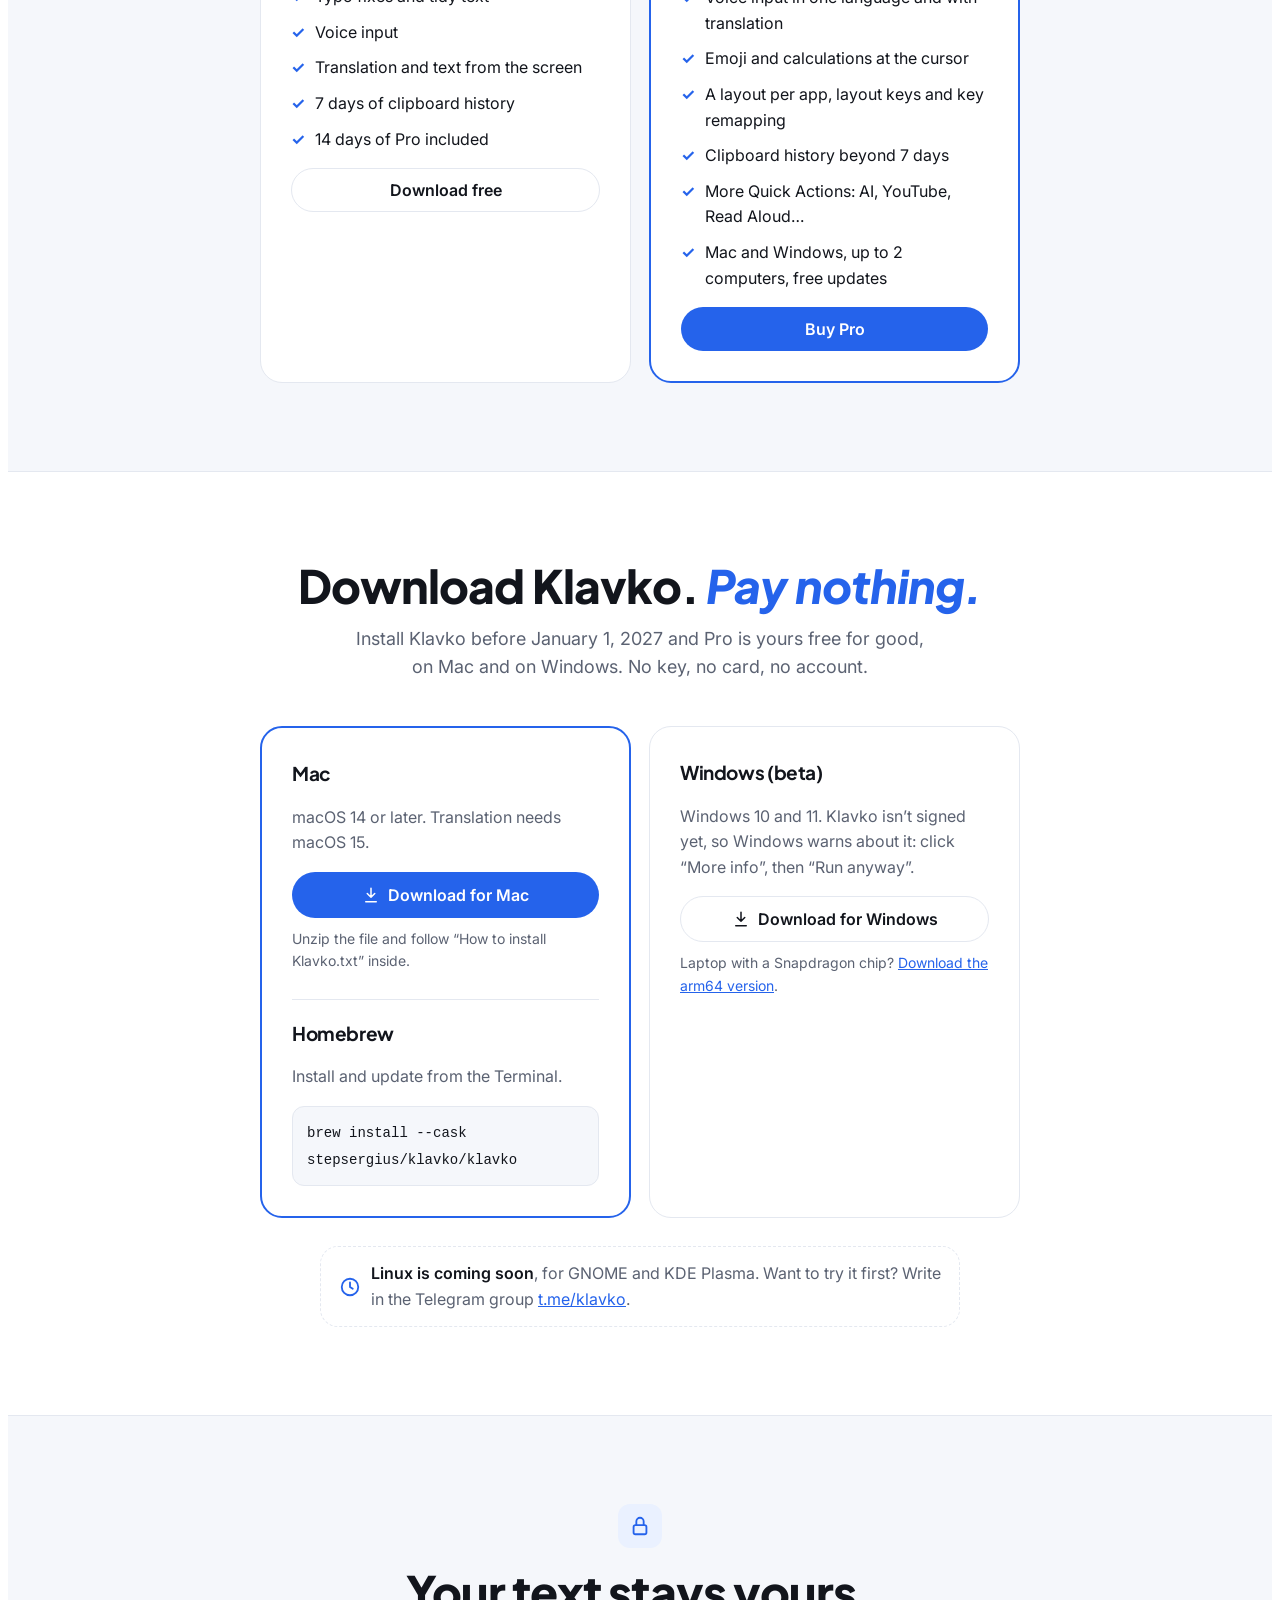
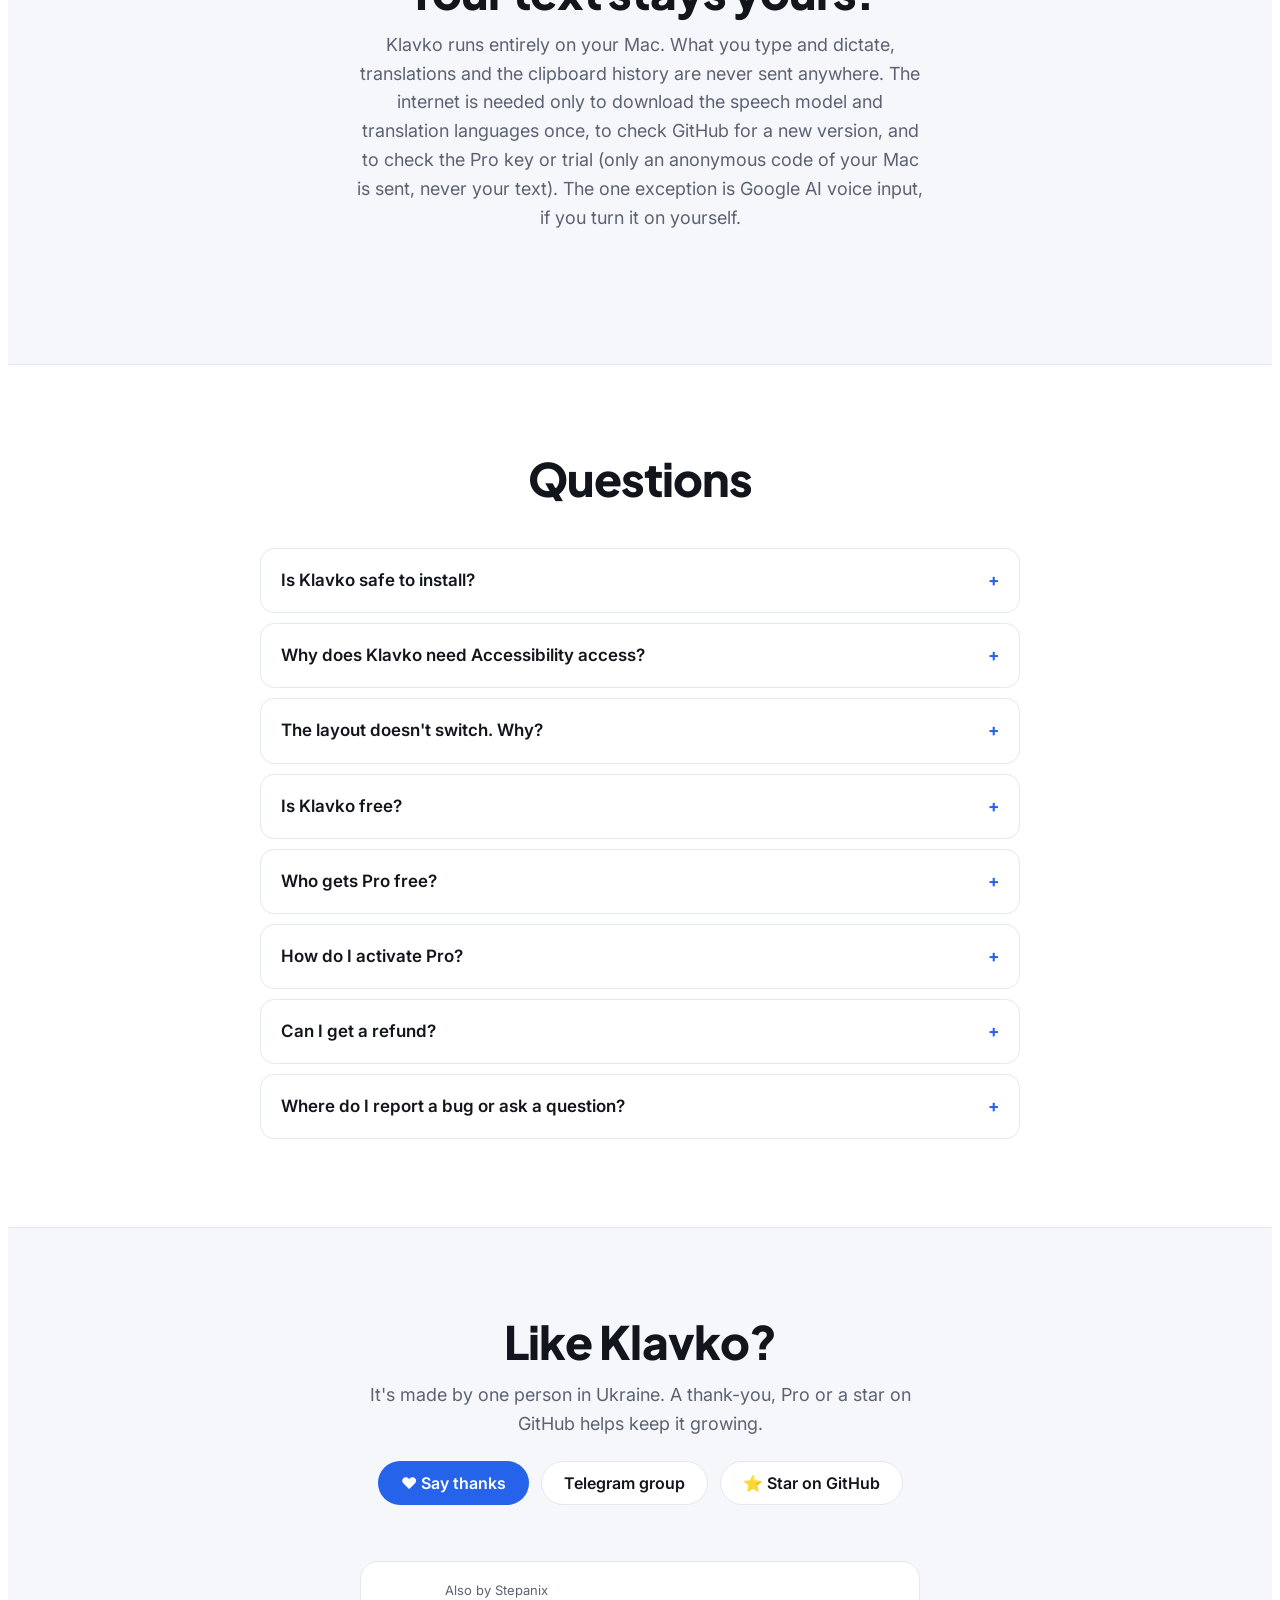
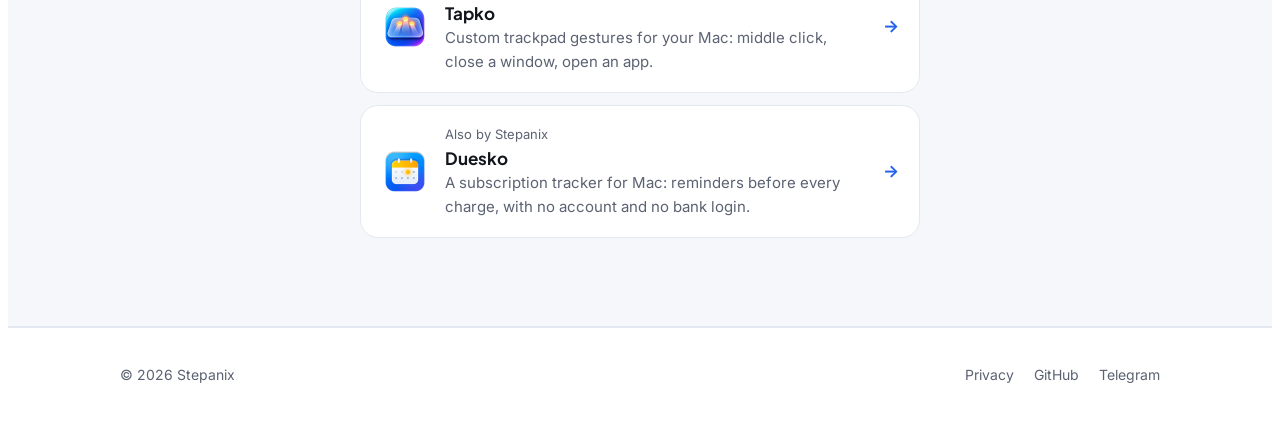
==== commit 5dd4a0cf: "Site: Linux is coming soon Co-Authored-By: Claude Opus 5.5 <noreply@anthropic.com>" ====
--- a/docs/index.html
+++ b/docs/index.html
@@ -178,6 +178,10 @@
 .plan p { color: var(--muted); font-size: 16px; }
 .plan p.small { font-size: 14px; margin-top: -6px; }
 .plan p.small a { color: var(--accent); }
+.soon { display: flex; align-items: center; justify-content: center; gap: 10px; max-width: 640px; margin: 28px auto 0; padding: 14px 18px; border: 1px dashed var(--line); border-radius: var(--radius); color: var(--muted); font-size: 16px; text-align: left; }
+.soon svg { width: 22px; height: 22px; flex: none; color: var(--accent); }
+.soon b { color: var(--fg); font-weight: 600; }
+.soon a { color: var(--accent); }
 .plan h3.sub { margin-top: 10px; padding-top: 18px; border-top: 1px solid var(--line); }
 pre { margin: 0; padding: 12px 14px; border-radius: 12px; background: var(--bg-soft); border: 1px solid var(--line); overflow-x: auto; }
 pre code { font: 500 14px var(--mono); white-space: pre-wrap; overflow-wrap: anywhere; }
@@ -252,7 +256,7 @@
       <a class="btn primary" href="#download"><svg viewBox="0 0 24 24" fill="none" stroke="currentColor" stroke-width="2" stroke-linecap="round" stroke-linejoin="round" aria-hidden="true"><path d="M12 3v12m0 0l-5-5m5 5l5-5M5 21h14"/></svg>Download free</a>
       <a class="btn" href="#features">See what it does</a>
     </div>
-    <small>Free · macOS 14 Sonoma or later · Windows 10 and 11 in beta</small>
+    <small>Free · macOS 14 Sonoma or later · Windows 10 and 11 in beta · Linux soon</small>
   </div>
 
   <div class="wrap">
@@ -397,6 +401,7 @@
           <p class="small">Laptop with a Snapdragon chip? <a href="https://stepanix-license.stepsergius.workers.dev/dl/klavko/windows-arm64?from=en" rel="nofollow">Download the arm64 version</a>.</p>
         </div>
       </div>
+      <p class="soon"><svg viewBox="0 0 24 24" fill="none" stroke="currentColor" stroke-width="2" stroke-linecap="round" stroke-linejoin="round" aria-hidden="true"><circle cx="12" cy="12" r="9"/><path d="M12 7v5l3 2"/></svg><span><b>Linux is coming soon</b>, for GNOME and KDE Plasma. Want to try it first? Write in the Telegram group <a href="https://t.me/klavko">t.me/klavko</a>.</span></p>
     </div>
   </section>
 
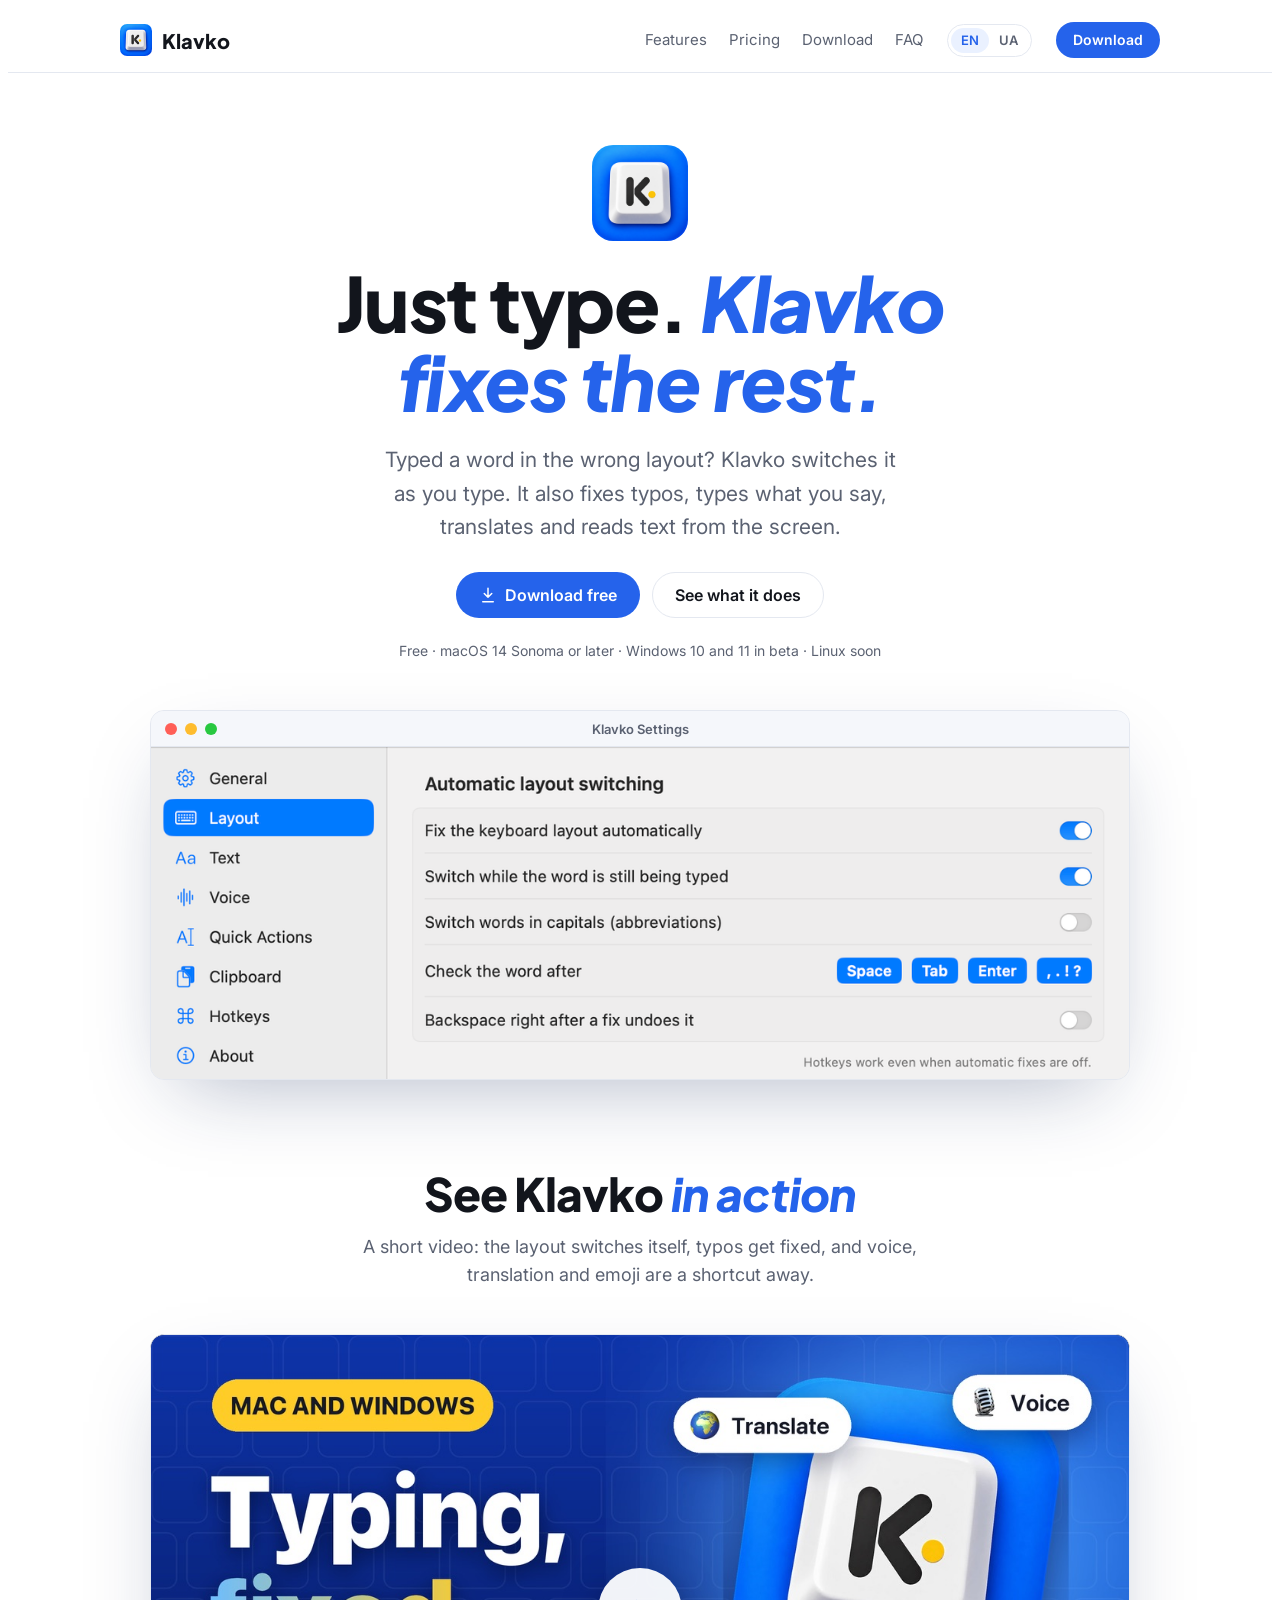
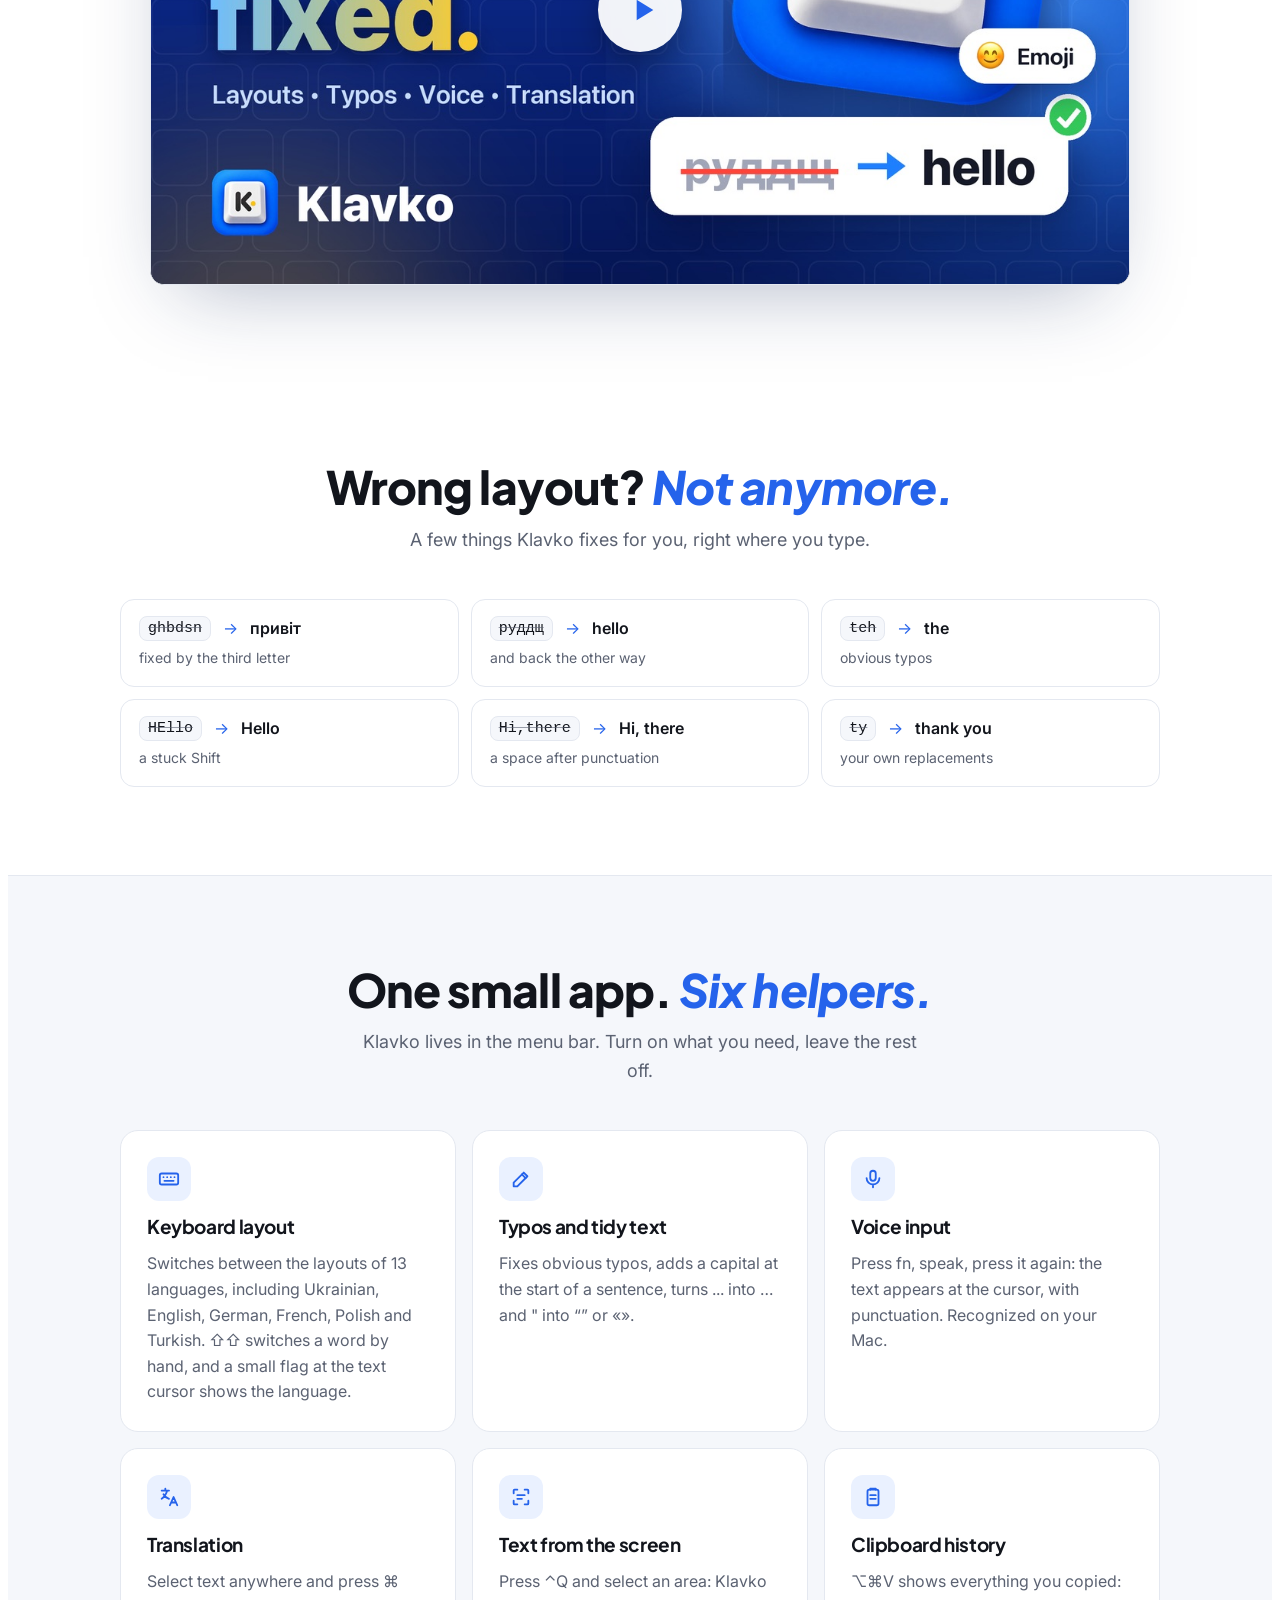
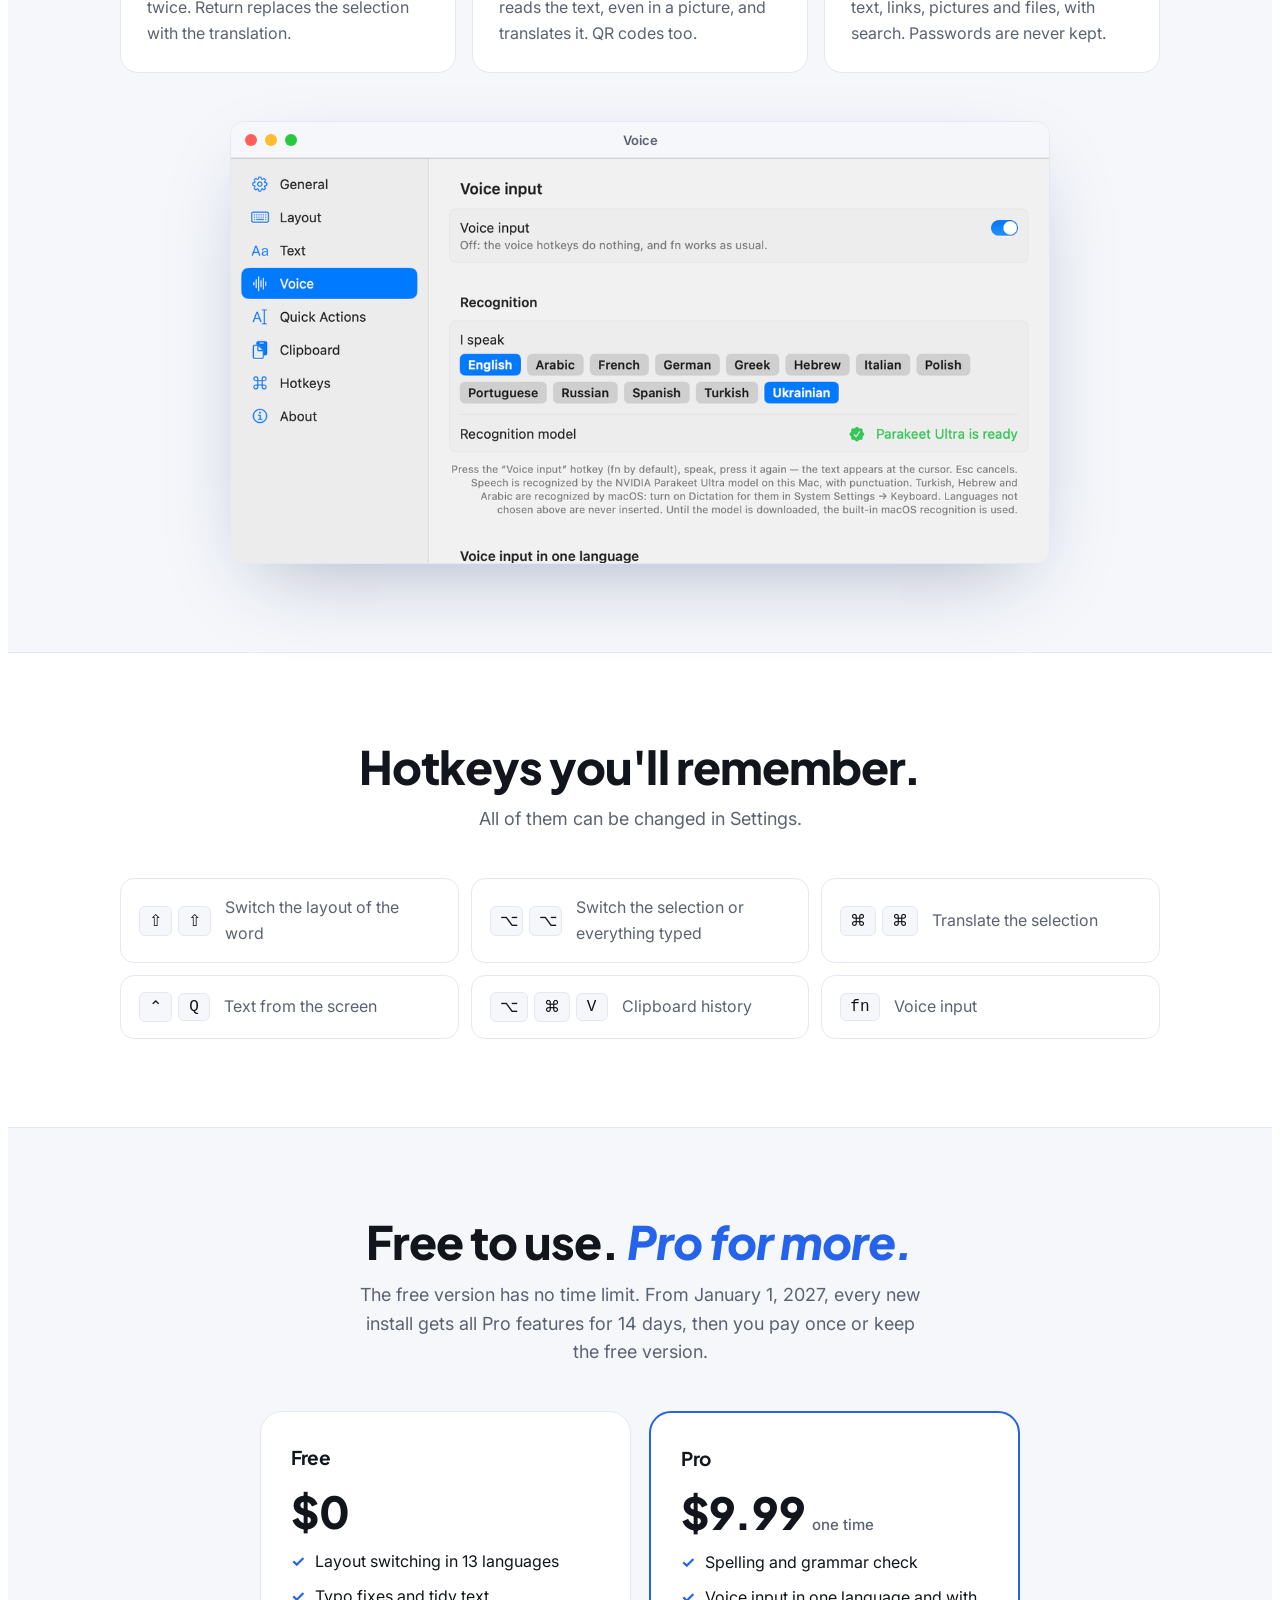
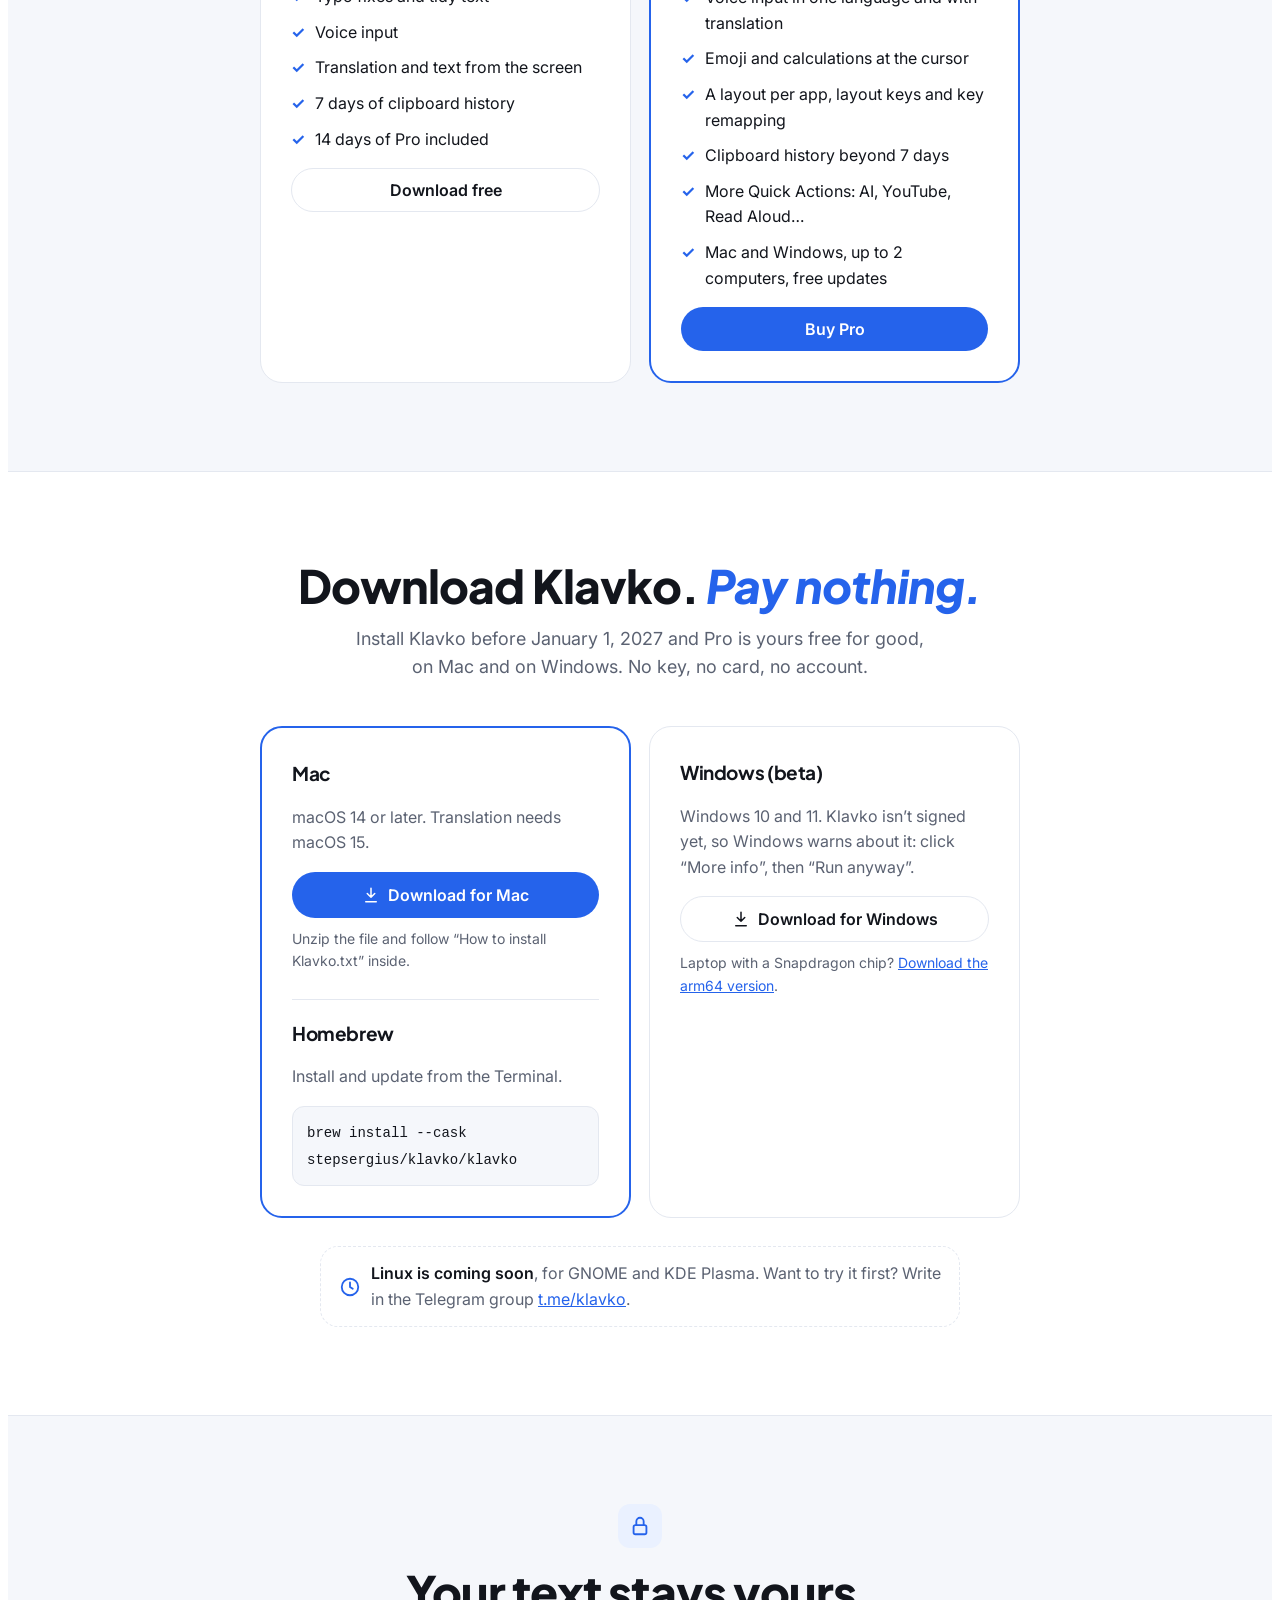
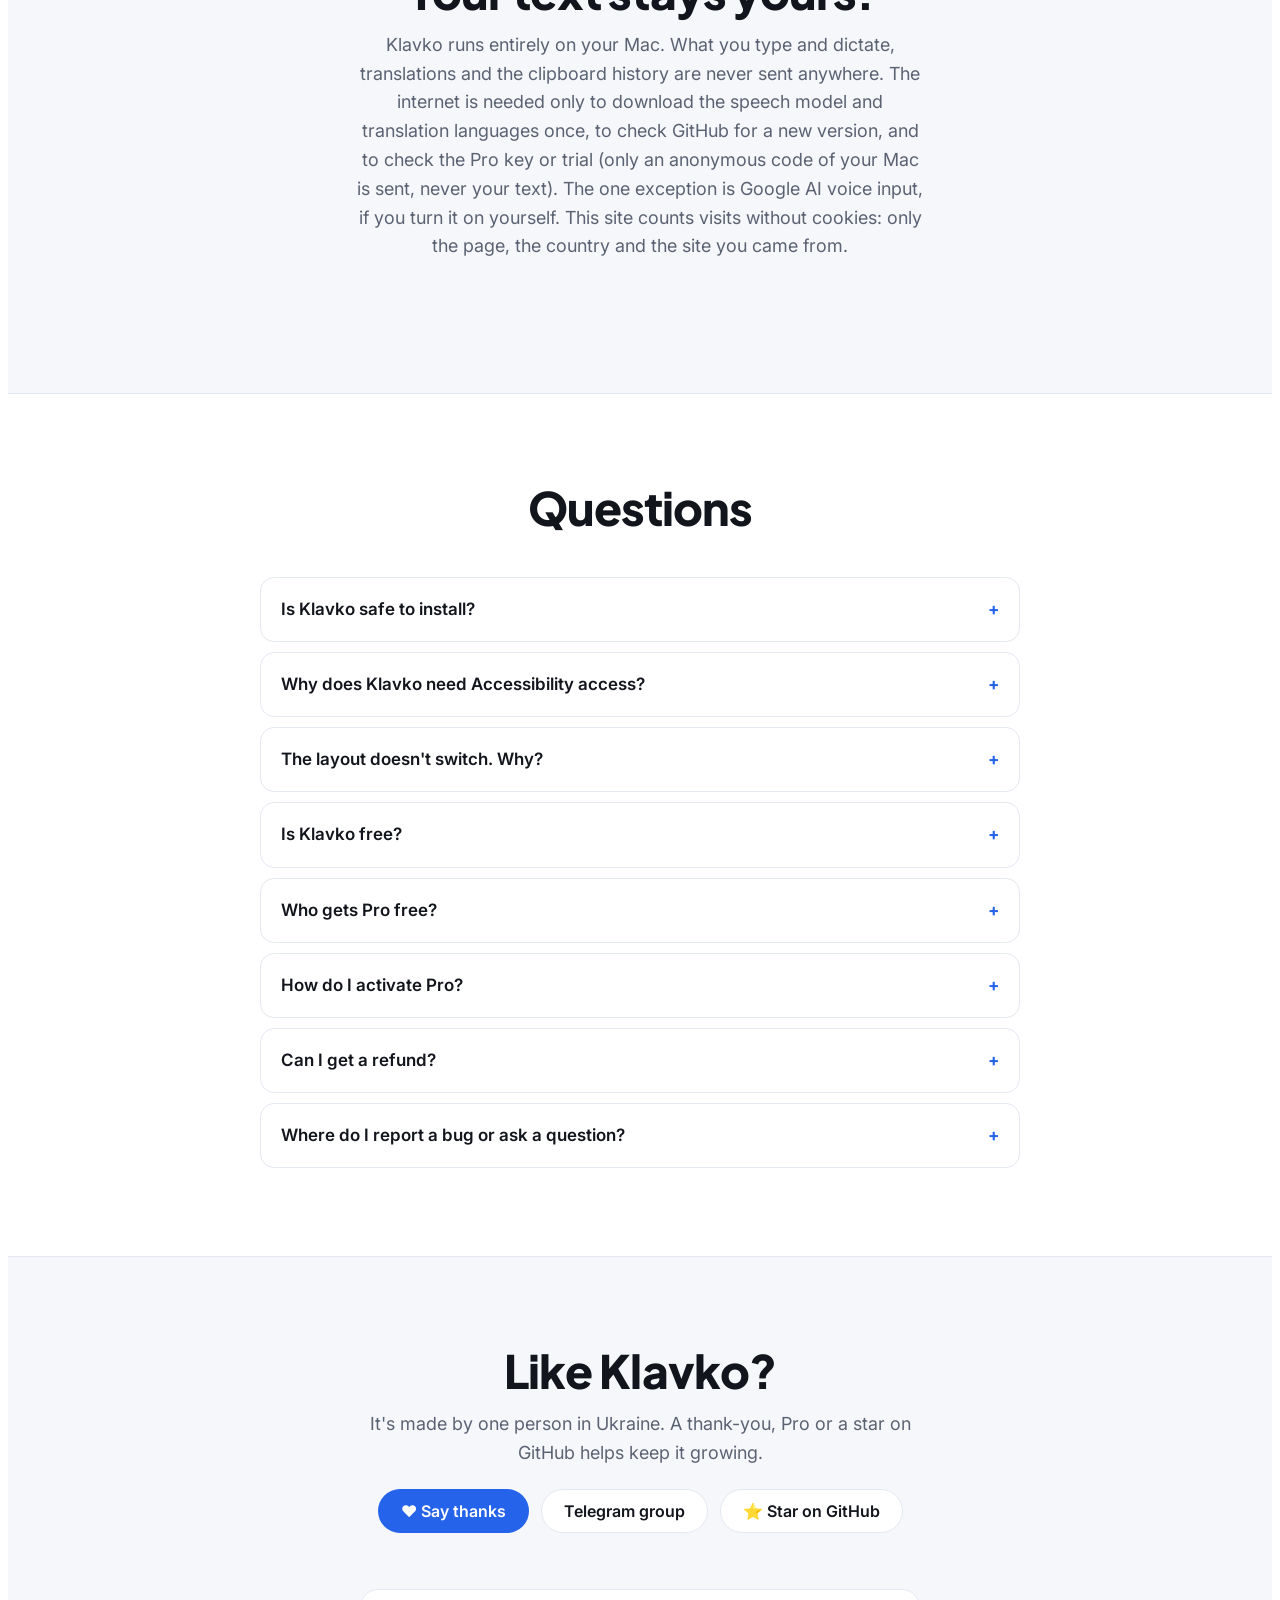
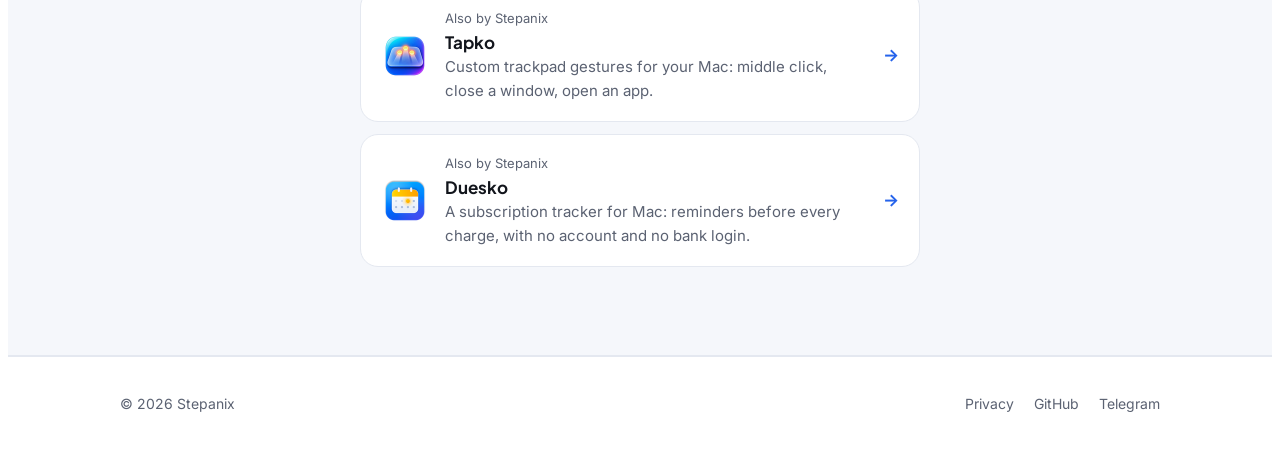
==== commit 4a6f8f13: "Site: visit counter without cookies (page, country, where visitors came from) Co-Authored-By: Claude" ====
--- a/docs/index.html
+++ b/docs/index.html
@@ -219,7 +219,12 @@
 (function () {
   try {
     var root = document.documentElement, saved = localStorage.getItem("klavko-lang");
-    if (saved && saved !== root.lang && root.dataset.alt) location.replace(root.dataset.alt + location.search + location.hash);
+    if (saved && saved !== root.lang && root.dataset.alt) {
+      /* The visit is counted on the page opened next, with the site the visitor came from. */
+      window.klavkoLeaving = true;
+      try { sessionStorage.setItem("klavko-from", document.referrer); } catch (e) {}
+      location.replace(root.dataset.alt + location.search + location.hash);
+    }
     document.addEventListener("click", function (e) {
       var link = e.target.closest && e.target.closest("[data-set-lang]");
       if (link) localStorage.setItem("klavko-lang", link.getAttribute("data-set-lang"));
@@ -410,7 +415,7 @@
       <div class="center">
         <span class="badge"><svg viewBox="0 0 24 24" fill="none" stroke="currentColor" stroke-width="2" stroke-linecap="round" stroke-linejoin="round" aria-hidden="true"><rect x="5" y="11" width="14" height="10" rx="2"/><path d="M8 11V7a4 4 0 0 1 8 0v4"/></svg></span>
         <h2>Your text stays yours.</h2>
-        <p>Klavko runs entirely on your Mac. What you type and dictate, translations and the clipboard history are never sent anywhere. The internet is needed only to download the speech model and translation languages once, to check GitHub for a new version, and to check the Pro key or trial (only an anonymous code of your Mac is sent, never your text). The one exception is Google AI voice input, if you turn it on yourself.</p>
+        <p>Klavko runs entirely on your Mac. What you type and dictate, translations and the clipboard history are never sent anywhere. The internet is needed only to download the speech model and translation languages once, to check GitHub for a new version, and to check the Pro key or trial (only an anonymous code of your Mac is sent, never your text). The one exception is Google AI voice input, if you turn it on yourself. This site counts visits without cookies: only the page, the country and the site you came from.</p>
       </div>
     </div>
   </section>
@@ -509,5 +514,21 @@
   frame.focus();
 });
 </script>
+<script>
+/* Counts the visit: which page and from which site, without cookies. */
+(function () {
+  try {
+    if (window.klavkoLeaving || !navigator.sendBeacon) return;
+    var from = document.referrer;
+    try {
+      var kept = sessionStorage.getItem("klavko-from");
+      if (kept !== null) { from = kept; sessionStorage.removeItem("klavko-from"); }
+    } catch (e) {}
+    var host = from ? new URL(from).hostname : "";
+    if (host === location.hostname) host = "";
+    navigator.sendBeacon("https://stepanix-license.stepsergius.workers.dev/hit/klavko?p=en&r=" + encodeURIComponent(host));
+  } catch (e) {}
+})();
+</script>
 </body>
 </html>
